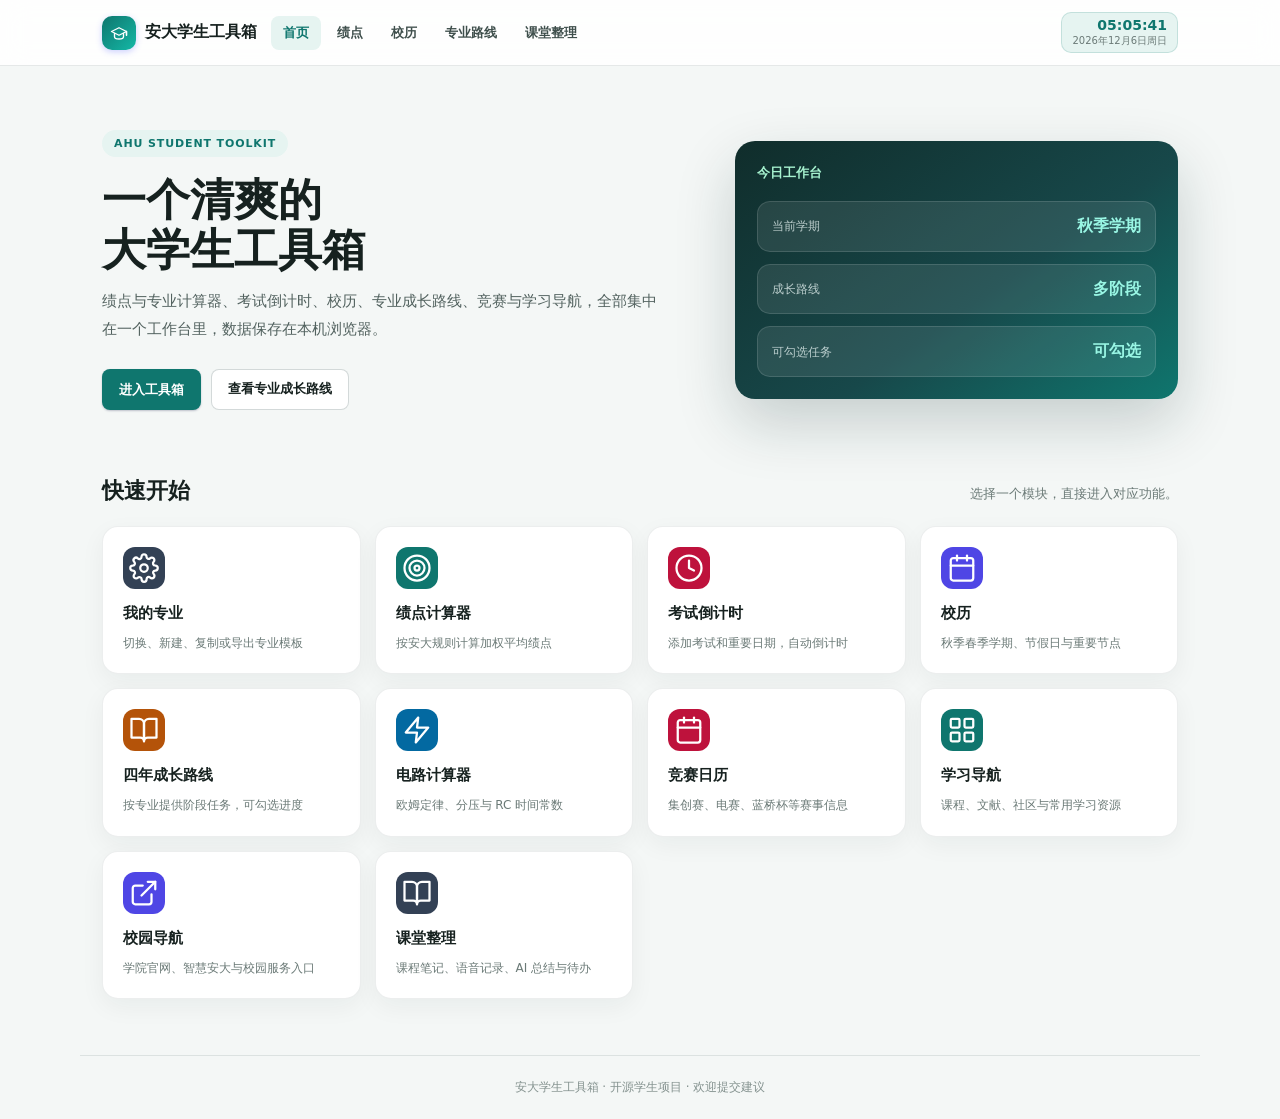
==== index.html @ 83c17314 "fix: 修复首页导航在中等宽度无法横向滑动" ====
<!DOCTYPE html>
<html lang="zh-CN" data-theme="light">
<head>
<meta charset="UTF-8">
<meta http-equiv="x-dns-prefetch-control" content="off">
<meta http-equiv="Cache-Control" content="no-cache, no-store, must-revalidate">
<meta name="viewport" content="width=device-width, initial-scale=1.0">
<meta name="theme-color" content="#0f2e2d">
<meta name="description" content="安大学生工具箱：绩点计算、考试倒计时、校历、专业成长路线、电路计算、竞赛日历与学习导航。">
<title>安大学生工具箱</title>
<link rel="canonical" href="https://lkx478482771-star.github.io/classroom-tool/">
<meta property="og:type" content="website">
<meta property="og:title" content="安大学生工具箱">
<meta property="og:description" content="安大学生工具箱：绩点计算、考试倒计时、校历、专业成长路线、电路计算、竞赛日历与学习导航。">
<meta property="og:url" content="https://lkx478482771-star.github.io/classroom-tool/">
<meta property="og:site_name" content="安大学生工具箱">
<meta name="twitter:card" content="summary">
<link rel="icon" href="assets/favicon.svg" type="image/svg+xml">
<link rel="stylesheet" href="assets/app.css">
<style>
  :root {
    --home-bg: #f4f7f6;
    --home-ink: #16211f;
    --home-teal: #0f766e;
    --home-teal-2: #14b8a6;
    --home-soft: #e6f4f1;
  }

  body.home-page {
    background: var(--home-bg);
    color: var(--home-ink);
  }

  .home-header {
    position: sticky;
    top: 0;
    z-index: 40;
    background: rgba(255, 255, 255, 0.88);
    backdrop-filter: blur(14px);
    -webkit-backdrop-filter: blur(14px);
    border-bottom: 1px solid rgba(15, 46, 45, 0.1);
  }

  .home-nav {
    max-width: 1120px;
    margin: 0 auto;
    padding: 12px 22px;
    display: flex;
    align-items: center;
    justify-content: space-between;
    gap: 14px;
  }

  .brand {
    display: inline-flex;
    align-items: center;
    gap: 9px;
    color: var(--home-ink);
    font-weight: 800;
    font-size: 16px;
    text-decoration: none;
  }

  .brand-mark {
    width: 34px;
    height: 34px;
    display: inline-flex;
    align-items: center;
    justify-content: center;
    border-radius: 10px;
    background: linear-gradient(135deg, #0f766e, #14b8a6);
    color: #fff;
  }

  .home-links {
    display: flex;
    align-items: center;
    gap: 4px;
    min-width: 0;
    flex: 1 1 auto;
    overflow-x: auto;
    overflow-y: hidden;
    -webkit-overflow-scrolling: touch;
    scrollbar-width: thin;
    overscroll-behavior-x: contain;
  }

  .home-links a {
    flex: 0 0 auto;
    padding: 7px 12px;
    border-radius: 8px;
    font-size: 13px;
    font-weight: 650;
    color: #3f4f4c;
    white-space: nowrap;
    text-decoration: none;
  }

  .home-links a:hover,
  .home-links a.active {
    color: var(--home-teal);
    background: var(--home-soft);
    text-decoration: none;
  }

  .home-clock {
    display: flex;
    flex-direction: column;
    align-items: flex-end;
    gap: 2px;
    padding: 5px 10px;
    border-radius: 10px;
    background: var(--home-soft);
    border: 1px solid rgba(15, 118, 110, 0.16);
    white-space: nowrap;
  }
  .home-clock #homeClockTime {
    font-size: 14px;
    font-weight: 800;
    color: var(--home-teal);
    line-height: 1.1;
  }
  .home-clock #homeClockDate {
    font-size: 10px;
    color: #6b7a77;
    line-height: 1.2;
  }

  .hero {
    max-width: 1120px;
    margin: 0 auto;
    padding: 64px 22px 34px;
    display: grid;
    grid-template-columns: minmax(0, 1.15fr) minmax(280px, 0.85fr);
    gap: 34px;
    align-items: center;
  }

  .hero-kicker {
    display: inline-flex;
    align-items: center;
    gap: 7px;
    padding: 5px 12px;
    border-radius: 999px;
    background: var(--home-soft);
    color: var(--home-teal);
    font-size: 11px;
    font-weight: 800;
    letter-spacing: 0.08em;
    margin-bottom: 18px;
  }

  .hero h1 {
    margin: 0 0 14px;
    font-size: 44px;
    line-height: 1.12;
    font-weight: 850;
    letter-spacing: 0;
  }

  .hero p {
    max-width: 560px;
    margin: 0 0 26px;
    font-size: 15px;
    line-height: 1.85;
    color: #52625f;
  }

  .hero-actions {
    display: flex;
    gap: 10px;
    flex-wrap: wrap;
  }

  .btn-primary {
    background: var(--home-teal);
    color: #fff;
  }

  .btn-ghost-light {
    display: inline-flex;
    align-items: center;
    gap: 6px;
    padding: 9px 16px;
    border-radius: var(--radius);
    border: 1px solid rgba(15, 46, 45, 0.18);
    background: #fff;
    color: var(--home-ink);
    font-size: 13px;
    font-weight: 650;
    text-decoration: none;
  }

  .btn-ghost-light:hover {
    border-color: rgba(15, 118, 110, 0.45);
    color: var(--home-teal);
    text-decoration: none;
  }

  .hero-visual {
    position: relative;
  }

  .hero-panel {
    border-radius: 20px;
    padding: 22px;
    background: linear-gradient(145deg, #102d2b, #17484a 58%, #0f766e);
    color: #f4fffd;
    box-shadow: 0 24px 60px rgba(15, 46, 45, 0.2);
  }

  .hero-panel-head {
    font-size: 13px;
    font-weight: 750;
    color: #a7f3d0;
    margin-bottom: 18px;
  }

  .hero-panel-rows {
    display: grid;
    gap: 12px;
  }

  .hero-panel-rows > div {
    display: flex;
    align-items: center;
    justify-content: space-between;
    gap: 12px;
    padding: 12px 14px;
    border-radius: 13px;
    background: rgba(255, 255, 255, 0.09);
    border: 1px solid rgba(255, 255, 255, 0.13);
  }

  .hero-panel-rows span {
    font-size: 12px;
    color: rgba(244, 255, 253, 0.72);
  }

  .hero-panel-rows strong {
    font-size: 16px;
    font-weight: 800;
    color: #99f6e4;
  }

  .module-section {
    max-width: 1120px;
    margin: 0 auto;
    padding: 30px 22px 56px;
  }

  .module-head {
    display: flex;
    align-items: baseline;
    justify-content: space-between;
    gap: 16px;
    margin-bottom: 18px;
    flex-wrap: wrap;
  }

  .module-head h2 {
    margin: 0;
    font-size: 22px;
    font-weight: 800;
  }

  .module-head p {
    margin: 0;
    font-size: 13px;
    color: #6b7a77;
  }

  .module-grid {
    display: grid;
    grid-template-columns: repeat(auto-fill, minmax(230px, 1fr));
    gap: 14px;
  }

  .module-card {
    display: flex;
    flex-direction: column;
    gap: 9px;
    padding: 20px;
    border-radius: 16px;
    background: #fff;
    border: 1px solid rgba(15, 46, 45, 0.08);
    box-shadow: 0 8px 24px rgba(15, 46, 45, 0.05);
    color: var(--home-ink);
    text-decoration: none;
    transition: transform 0.16s, box-shadow 0.16s, border-color 0.16s;
  }

  .module-card:hover {
    transform: translateY(-3px);
    box-shadow: 0 16px 34px rgba(15, 46, 45, 0.1);
    border-color: rgba(15, 118, 110, 0.32);
    text-decoration: none;
  }

  .module-card .card-icon {
    width: 42px;
    height: 42px;
    display: flex;
    align-items: center;
    justify-content: center;
    border-radius: 12px;
    color: #fff;
  }

  .module-card .teal { background: #0f766e; }
  .module-card .indigo { background: #4f46e5; }
  .module-card .amber { background: #b45309; }
  .module-card .rose { background: #be123c; }
  .module-card .sky { background: #0369a1; }
  .module-card .slate { background: #334155; }

  .module-card h3 {
    margin: 4px 0 0;
    font-size: 15px;
    font-weight: 780;
  }

  .module-card p {
    margin: 0;
    font-size: 12px;
    line-height: 1.6;
    color: #6b7a77;
  }

  .home-footer {
    max-width: 1120px;
    margin: 0 auto;
    padding: 22px;
    border-top: 1px solid rgba(15, 46, 45, 0.1);
    text-align: center;
    color: #84928f;
    font-size: 12px;
  }

  .skip-link {
    position: absolute;
    left: 14px;
    top: -60px;
    z-index: 100;
    padding: 10px 16px;
    border-radius: 8px;
    background: var(--home-teal);
    color: #fff;
    font-size: 13px;
    font-weight: 700;
    text-decoration: none;
  }

  .skip-link:focus {
    top: 12px;
    outline: 2px solid var(--home-teal);
    outline-offset: 2px;
  }

  .brand:focus-visible,
  .home-links a:focus-visible,
  .btn-primary:focus-visible,
  .btn-ghost-light:focus-visible,
  .module-card:focus-visible {
    outline: 2px solid var(--home-teal);
    outline-offset: 2px;
  }

  @media (max-width: 820px) {
    .home-nav {
      flex-wrap: wrap;
      gap: 8px 12px;
    }
    .home-links {
      order: 3;
      width: 100%;
      min-width: 0;
      margin: 0 -4px;
      padding: 0 4px 2px;
    }
    .brand {
      min-width: 0;
    }
    .home-clock {
      margin-left: auto;
    }
    .hero {
      grid-template-columns: 1fr;
      padding-top: 40px;
    }
    .hero h1 {
      font-size: 34px;
    }
  }

  @media (max-width: 560px) {
    .home-nav {
      padding: 10px 14px;
    }
    .home-clock {
      padding: 4px 8px;
    }
    .home-clock #homeClockTime {
      font-size: 13px;
    }
    .home-clock #homeClockDate {
      font-size: 9px;
    }
    .hero {
      padding: 32px 16px 24px;
    }
    .module-section {
      padding: 22px 16px 44px;
    }
    .module-grid {
      grid-template-columns: 1fr;
    }
    .module-head {
      display: block;
    }
    .module-head p {
      margin-top: 6px;
    }
  }

  @media (prefers-reduced-motion: reduce) {
    html {
      scroll-behavior: auto;
    }
    .module-card,
    .module-card:hover,
    .btn,
    .btn:active,
    .home-links a,
    .brand,
    .skip-link {
      transition: none !important;
    }
    .module-card:hover {
      transform: none;
    }
  }
</style>
</head>
<body class="home-page">
<a class="skip-link" href="#main-content">跳到主要内容</a>
<svg xmlns="http://www.w3.org/2000/svg" style="display:none">
  <symbol id="icon-grad" viewBox="0 0 24 24"><path d="M22 10 12 5 2 10l10 5 10-5v5"/><path d="M6 12.5V17c0 1.66 2.69 3 6 3s6-1.34 6-3v-4.5"/><path d="M22 10v5"/></symbol>
  <symbol id="icon-target" viewBox="0 0 24 24"><circle cx="12" cy="12" r="10"/><circle cx="12" cy="12" r="6"/><circle cx="12" cy="12" r="2"/></symbol>
  <symbol id="icon-clock" viewBox="0 0 24 24"><circle cx="12" cy="12" r="10"/><polyline points="12 6 12 12 16 14"/></symbol>
  <symbol id="icon-calendar" viewBox="0 0 24 24"><rect x="3" y="4" width="18" height="18" rx="2"/><line x1="16" y1="2" x2="16" y2="6"/><line x1="8" y1="2" x2="8" y2="6"/><line x1="3" y1="10" x2="21" y2="10"/></symbol>
  <symbol id="icon-book" viewBox="0 0 24 24"><path d="M2 3h6a4 4 0 0 1 4 4v14a3 3 0 0 0-3-3H2z"/><path d="M22 3h-6a4 4 0 0 0-4 4v14a3 3 0 0 1 3-3h7z"/></symbol>
  <symbol id="icon-zap" viewBox="0 0 24 24"><polygon points="13 2 3 14 12 14 11 22 21 10 12 10 13 2"/></symbol>
  <symbol id="icon-external" viewBox="0 0 24 24"><path d="M18 13v6a2 2 0 0 1-2 2H5a2 2 0 0 1-2-2V8a2 2 0 0 1 2-2h6"/><polyline points="15 3 21 3 21 9"/><line x1="10" y1="14" x2="21" y2="3"/></symbol>
  <symbol id="icon-toolkit" viewBox="0 0 24 24"><rect x="3" y="3" width="7" height="7" rx="1"/><rect x="14" y="3" width="7" height="7" rx="1"/><rect x="3" y="14" width="7" height="7" rx="1"/><rect x="14" y="14" width="7" height="7" rx="1"/></symbol>
  <symbol id="icon-settings" viewBox="0 0 24 24"><circle cx="12" cy="12" r="3"/><path d="M19.4 15a1.65 1.65 0 0 0 .33 1.82l.06.06a2 2 0 1 1-2.83 2.83l-.06-.06a1.65 1.65 0 0 0-1.82-.33 1.65 1.65 0 0 0-1 1.51V21a2 2 0 1 1-4 0v-.09A1.65 1.65 0 0 0 9 19.4a1.65 1.65 0 0 0-1.82.33l-.06.06a2 2 0 1 1-2.83-2.83l.06-.06a1.65 1.65 0 0 0 .33-1.82 1.65 1.65 0 0 0-1.51-1H3a2 2 0 1 1 0-4h.09A1.65 1.65 0 0 0 4.6 9a1.65 1.65 0 0 0-.33-1.82l-.06-.06a2 2 0 1 1 2.83-2.83l.06.06a1.65 1.65 0 0 0 1.82.33H9a1.65 1.65 0 0 0 1-1.51V3a2 2 0 1 1 4 0v.09a1.65 1.65 0 0 0 1 1.51 1.65 1.65 0 0 0 1.82-.33l.06-.06a2 2 0 1 1 2.83 2.83l-.06.06a1.65 1.65 0 0 0-.33 1.82V9a1.65 1.65 0 0 0 1.51 1H21a2 2 0 1 1 0 4h-.09a1.65 1.65 0 0 0-1.51 1Z"/></symbol>
</svg>

<header class="home-header">
  <div class="home-nav">
    <a class="brand" href="index.html">
      <span class="brand-mark"><svg class="icon"><use href="#icon-grad"></use></svg></span>
      <span>安大学生工具箱</span>
    </a>
    <nav class="home-links" aria-label="首页导航">
      <a href="index.html" class="active" aria-current="page">首页</a>
      <a href="student-toolkit.html#gpa">绩点</a>
      <a href="student-toolkit.html#calendar">校历</a>
      <a href="student-toolkit.html#major">专业路线</a>
      <a href="classroom.html">课堂整理</a>
    </nav>
    <div class="home-clock" aria-label="当前时间">
      <span id="homeClockTime">00:00:00</span>
      <span id="homeClockDate">--</span>
    </div>
  </div>
</header>

<main id="main-content">
  <section class="hero">
    <div>
      <span class="hero-kicker">AHU STUDENT TOOLKIT</span>
      <h1>一个清爽的<br>大学生工具箱</h1>
      <p>绩点与专业计算器、考试倒计时、校历、专业成长路线、竞赛与学习导航，全部集中在一个工作台里，数据保存在本机浏览器。</p>
      <div class="hero-actions">
        <a class="btn btn-primary" href="student-toolkit.html#home">进入工具箱</a>
        <a class="btn-ghost-light" href="student-toolkit.html#major">查看专业成长路线</a>
      </div>
    </div>
    <div class="hero-visual">
      <div class="hero-panel">
        <div class="hero-panel-head">今日工作台</div>
        <div class="hero-panel-rows">
          <div><span>当前学期</span><strong id="termText">秋季学期</strong></div>
          <div><span>成长路线</span><strong>多阶段</strong></div>
          <div><span>可勾选任务</span><strong>可勾选</strong></div>
        </div>
      </div>
    </div>
  </section>

  <section class="module-section">
    <div class="module-head">
      <h2>快速开始</h2>
      <p>选择一个模块，直接进入对应功能。</p>
    </div>
    <div class="module-grid">
      <a class="module-card" href="student-toolkit.html#majorManager">
        <span class="card-icon slate"><svg class="icon icon-xl"><use href="#icon-settings"></use></svg></span>
        <h3>我的专业</h3>
        <p>切换、新建、复制或导出专业模板</p>
      </a>
      <a class="module-card" href="student-toolkit.html#gpa">
        <span class="card-icon teal"><svg class="icon icon-xl"><use href="#icon-target"></use></svg></span>
        <h3>绩点计算器</h3>
        <p>按安大规则计算加权平均绩点</p>
      </a>
      <a class="module-card" href="student-toolkit.html#countdown">
        <span class="card-icon rose"><svg class="icon icon-xl"><use href="#icon-clock"></use></svg></span>
        <h3>考试倒计时</h3>
        <p>添加考试和重要日期，自动倒计时</p>
      </a>
      <a class="module-card" href="student-toolkit.html#calendar">
        <span class="card-icon indigo"><svg class="icon icon-xl"><use href="#icon-calendar"></use></svg></span>
        <h3>校历</h3>
        <p>秋季春季学期、节假日与重要节点</p>
      </a>
      <a class="module-card" href="student-toolkit.html#major">
        <span class="card-icon amber"><svg class="icon icon-xl"><use href="#icon-book"></use></svg></span>
        <h3>四年成长路线</h3>
        <p>按专业提供阶段任务，可勾选进度</p>
      </a>
      <a class="module-card" href="student-toolkit.html#circuit">
        <span class="card-icon sky"><svg class="icon icon-xl"><use href="#icon-zap"></use></svg></span>
        <h3>电路计算器</h3>
        <p>欧姆定律、分压与 RC 时间常数</p>
      </a>
      <a class="module-card" href="student-toolkit.html#contest">
        <span class="card-icon rose"><svg class="icon icon-xl"><use href="#icon-calendar"></use></svg></span>
        <h3>竞赛日历</h3>
        <p>集创赛、电赛、蓝桥杯等赛事信息</p>
      </a>
      <a class="module-card" href="student-toolkit.html#tools">
        <span class="card-icon teal"><svg class="icon icon-xl"><use href="#icon-toolkit"></use></svg></span>
        <h3>学习导航</h3>
        <p>课程、文献、社区与常用学习资源</p>
      </a>
      <a class="module-card" href="student-toolkit.html#nav">
        <span class="card-icon indigo"><svg class="icon icon-xl"><use href="#icon-external"></use></svg></span>
        <h3>校园导航</h3>
        <p>学院官网、智慧安大与校园服务入口</p>
      </a>
      <a class="module-card" href="classroom.html">
        <span class="card-icon slate"><svg class="icon icon-xl"><use href="#icon-book"></use></svg></span>
        <h3>课堂整理</h3>
        <p>课程笔记、语音记录、AI 总结与待办</p>
      </a>
    </div>
  </section>
</main>

<footer class="home-footer">
  安大学生工具箱 · 开源学生项目 · 欢迎提交建议
</footer>

<script>
  (function () {
    var now = new Date();
    var month = now.getMonth() + 1;
    var term = (month >= 9 || month <= 1) ? '秋季学期' : '春季学期';
    var el = document.getElementById('termText');
    if (el) el.textContent = term;

    function pad2(value) { return String(value).padStart(2, '0'); }
    function updateHomeClock() {
      var current = new Date();
      var timeEl = document.getElementById('homeClockTime');
      var dateEl = document.getElementById('homeClockDate');
      if (timeEl) timeEl.textContent = pad2(current.getHours()) + ':' + pad2(current.getMinutes()) + ':' + pad2(current.getSeconds());
      if (dateEl) dateEl.textContent = current.toLocaleDateString('zh-CN', { weekday: 'short', year: 'numeric', month: 'long', day: 'numeric' });
    }
    updateHomeClock();
    setInterval(updateHomeClock, 1000);
  })();
</script>
<script>
  if ('serviceWorker' in navigator && (location.protocol === 'http:' || location.protocol === 'https:')) {
    navigator.serviceWorker.register('./sw.js', { scope: './' }).catch(function () {});
  }
</script>
</body>
</html>
---- assets/app.css ----
/* ============================================================
   安大学生工具箱 / 课堂整理工具 - 共享设计系统
   原则：克制的工具型界面，清晰层级，精致线性图标，稳定跨端。
   ============================================================ */

:root {
  color-scheme: light;
  --bg: #f5f6f8;
  --surface: #ffffff;
  --surface-2: #f8f9fb;
  --surface-3: #eef0f4;
  --border: #e4e7ee;
  --border-strong: #d5dae3;
  --text: #16181d;
  --text-2: #4d5462;
  --text-3: #697080;
  --accent: #4652ee;
  --accent-deep: #3f49e0;
  --accent-soft: rgba(79, 91, 255, 0.1);
  --ok: #0a7f56;
  --ok-soft: rgba(14, 159, 110, 0.12);
  --warn: #a6530b;
  --warn-soft: rgba(245, 158, 11, 0.14);
  --danger: #cf3640;
  --danger-soft: rgba(229, 72, 77, 0.1);
  --shadow-1: 0 1px 2px rgba(18, 22, 33, 0.05);
  --shadow-2: 0 8px 24px rgba(18, 22, 33, 0.08);
  --shadow-3: 0 20px 48px rgba(18, 22, 33, 0.14);
  --radius: 8px;
  --radius-sm: 6px;
  --font: -apple-system, BlinkMacSystemFont, "Segoe UI", "PingFang SC",
    "Hiragino Sans GB", "Microsoft YaHei", system-ui, sans-serif;
}

html[data-theme="dark"] {
  color-scheme: dark;
  --bg: #0d0e13;
  --surface: #15171f;
  --surface-2: #1a1d26;
  --surface-3: #22252f;
  --border: #272b37;
  --border-strong: #353a49;
  --text: #eef0f6;
  --text-2: #a7adbd;
  --text-3: #82899a;
  --accent: #7c86ff;
  --accent-deep: #97a0ff;
  --accent-soft: rgba(124, 134, 255, 0.16);
  --ok: #34d399;
  --ok-soft: rgba(52, 211, 153, 0.14);
  --warn: #fbbf24;
  --warn-soft: rgba(251, 191, 36, 0.14);
  --danger: #f87171;
  --danger-soft: rgba(248, 113, 113, 0.14);
  --shadow-1: 0 1px 2px rgba(0, 0, 0, 0.28);
  --shadow-2: 0 8px 24px rgba(0, 0, 0, 0.36);
  --shadow-3: 0 20px 48px rgba(0, 0, 0, 0.5);
}

* {
  margin: 0;
  padding: 0;
  box-sizing: border-box;
}

html {
  scroll-behavior: smooth;
}

body {
  font-family: var(--font);
  background: var(--bg);
  color: var(--text);
  line-height: 1.55;
  overflow-wrap: break-word;
  -webkit-font-smoothing: antialiased;
  text-rendering: optimizeLegibility;
}

button,
input,
textarea,
select {
  font: inherit;
  color: inherit;
  touch-action: manipulation;
}

button {
  cursor: pointer;
}

button:disabled {
  cursor: not-allowed;
  opacity: 0.55;
}

a {
  color: var(--accent);
  text-decoration: none;
}

a:hover {
  text-decoration: underline;
}

::selection {
  background: var(--accent-soft);
}

:focus-visible {
  outline: 3px solid var(--accent);
  outline-offset: 2px;
}

::-webkit-scrollbar {
  width: 8px;
  height: 8px;
}

::-webkit-scrollbar-track {
  background: transparent;
}

::-webkit-scrollbar-thumb {
  background: var(--border-strong);
  border-radius: 8px;
}

/* ---------- Icons ---------- */
.icon {
  width: 18px;
  height: 18px;
  stroke: currentColor;
  stroke-width: 1.8;
  fill: none;
  stroke-linecap: round;
  stroke-linejoin: round;
  flex-shrink: 0;
  vertical-align: -3px;
}

.icon-sm { width: 14px; height: 14px; }
.icon-lg { width: 22px; height: 22px; }
.icon-xl { width: 30px; height: 30px; }

/* ---------- Buttons ---------- */
.btn {
  display: inline-flex;
  align-items: center;
  justify-content: center;
  gap: 6px;
  border: 1px solid transparent;
  border-radius: var(--radius);
  padding: 9px 16px;
  font-size: 13px;
  font-weight: 600;
  line-height: 1;
  white-space: nowrap;
  transition: background 0.15s, border-color 0.15s, color 0.15s,
    box-shadow 0.15s, transform 0.1s;
}

.btn:active {
  transform: translateY(1px);
}

.btn-primary {
  background: var(--accent);
  color: #fff;
  box-shadow: 0 1px 2px rgba(30, 34, 80, 0.25);
}

.btn-primary:hover {
  background: var(--accent-deep);
}

.btn-secondary {
  background: var(--surface);
  color: var(--text-2);
  border-color: var(--border-strong);
}

.btn-secondary:hover {
  color: var(--text);
  border-color: var(--text-3);
  background: var(--surface-2);
}

.btn-ghost {
  background: transparent;
  color: var(--text-2);
}

.btn-ghost:hover {
  background: var(--surface-3);
  color: var(--text);
}

.btn-danger {
  background: var(--surface);
  color: var(--danger);
  border-color: rgba(229, 72, 77, 0.35);
}

.btn-danger:hover {
  background: var(--danger-soft);
  border-color: rgba(229, 72, 77, 0.5);
}

.btn-soft {
  background: var(--accent-soft);
  color: var(--accent);
}

.btn-soft:hover {
  background: rgba(79, 91, 255, 0.12);
  background: color-mix(in srgb, var(--accent-soft), var(--surface) 12%);
}

.btn-sm {
  padding: 6px 11px;
  font-size: 12px;
  border-radius: var(--radius-sm);
}

.btn-icon {
  width: 34px;
  height: 34px;
  padding: 0;
  display: inline-flex;
  align-items: center;
  justify-content: center;
  border-radius: var(--radius);
  border: 1px solid transparent;
  background: transparent;
  color: var(--text-3);
  transition: background 0.15s, color 0.15s;
}

.btn-icon:hover {
  background: var(--surface-3);
  color: var(--text);
}

/* ---------- Form ---------- */
.field {
  display: flex;
  flex-direction: column;
  gap: 6px;
}

.label {
  font-size: 12px;
  font-weight: 600;
  color: var(--text-2);
}

.input,
.textarea,
.select {
  width: 100%;
  padding: 9px 12px;
  border: 1px solid var(--border-strong);
  border-radius: var(--radius);
  background: var(--surface);
  color: var(--text);
  font-size: 13px;
  outline: none;
  transition: border-color 0.15s, box-shadow 0.15s, background 0.15s;
}

.input:focus,
.textarea:focus,
.select:focus {
  border-color: var(--accent);
  box-shadow: 0 0 0 3px var(--accent-soft);
}

.input::placeholder,
.textarea::placeholder {
  color: var(--text-3);
}

.textarea {
  resize: vertical;
  min-height: 84px;
  line-height: 1.6;
}

.hint {
  font-size: 11px;
  color: var(--text-3);
}

/* ---------- Badge ---------- */
.badge {
  display: inline-flex;
  align-items: center;
  gap: 4px;
  padding: 2px 9px;
  border-radius: 999px;
  font-size: 11px;
  font-weight: 600;
  white-space: nowrap;
}

.badge-soft { background: var(--accent-soft); color: var(--accent); }
.badge-ok { background: var(--ok-soft); color: var(--ok); }
.badge-warn { background: var(--warn-soft); color: var(--warn); }
.badge-danger { background: var(--danger-soft); color: var(--danger); }

/* ---------- Card ---------- */
.card {
  background: var(--surface);
  border: 1px solid var(--border);
  border-radius: var(--radius);
  box-shadow: var(--shadow-1);
  padding: 22px;
}

/* ---------- Empty ---------- */
.empty {
  padding: 42px 20px;
  text-align: center;
  color: var(--text-3);
}

.empty .icon {
  width: 34px;
  height: 34px;
  margin: 0 auto 10px;
  opacity: 0.55;
}

.empty p {
  font-size: 13px;
  line-height: 1.7;
}

/* ---------- Toast ---------- */
.toast {
  position: fixed;
  bottom: 24px;
  left: 50%;
  transform: translate(-50%, 16px);
  padding: 10px 18px;
  border-radius: var(--radius);
  background: var(--text);
  color: var(--bg);
  font-size: 13px;
  font-weight: 500;
  box-shadow: var(--shadow-2);
  opacity: 0;
  pointer-events: none;
  transition: opacity 0.2s, transform 0.2s;
  z-index: 300;
}

.toast.show {
  opacity: 1;
  transform: translate(-50%, 0);
}

.toast.error {
  background: var(--danger);
  color: #fff;
}

/* ---------- Modal ---------- */
.modal-overlay {
  position: fixed;
  inset: 0;
  z-index: 200;
  display: flex;
  align-items: center;
  justify-content: center;
  padding: 20px;
  background: rgba(12, 14, 20, 0.45);
  backdrop-filter: blur(6px);
  -webkit-backdrop-filter: blur(6px);
  opacity: 0;
  visibility: hidden;
  transition: opacity 0.18s, visibility 0.18s;
}

.modal-overlay.show {
  opacity: 1;
  visibility: visible;
}

.modal {
  width: min(480px, 100%);
  max-height: min(86vh, 720px);
  display: flex;
  flex-direction: column;
  background: var(--surface);
  border: 1px solid var(--border);
  border-radius: 12px;
  box-shadow: var(--shadow-3);
  transform: translateY(8px) scale(0.985);
  transition: transform 0.18s;
}

.modal-overlay.show .modal {
  transform: translateY(0) scale(1);
}

.modal-head {
  display: flex;
  align-items: center;
  justify-content: space-between;
  padding: 18px 20px 12px;
}

.modal-head h3 {
  font-size: 16px;
  font-weight: 700;
}

.modal-body {
  padding: 6px 20px 18px;
  overflow-y: auto;
  display: flex;
  flex-direction: column;
  gap: 14px;
}

.modal-foot {
  display: flex;
  justify-content: flex-end;
  gap: 8px;
  padding: 12px 20px;
  border-top: 1px solid var(--border);
}

.modal-close {
  border: none;
  background: transparent;
  color: var(--text-3);
  width: 30px;
  height: 30px;
  display: inline-flex;
  align-items: center;
  justify-content: center;
  border-radius: var(--radius-sm);
}

.modal-close:hover {
  background: var(--surface-3);
  color: var(--text);
}

/* ---------- Tabs ---------- */
.tabs {
  display: flex;
  gap: 4px;
  padding: 8px;
  background: var(--surface-2);
  border: 1px solid var(--border);
  border-radius: 10px;
  width: fit-content;
  max-width: 100%;
  overflow-x: auto;
}

.tab {
  border: none;
  background: transparent;
  color: var(--text-3);
  padding: 8px 14px;
  border-radius: 7px;
  font-size: 13px;
  font-weight: 600;
  white-space: nowrap;
  transition: background 0.15s, color 0.15s;
}

.tab:hover {
  color: var(--text-2);
}

.tab.active {
  background: var(--surface);
  color: var(--accent);
  box-shadow: var(--shadow-1);
}

.tab-count {
  margin-left: 5px;
  font-size: 11px;
  opacity: 0.75;
}

/* ============================================================
   课堂整理工具（index.html）
   ============================================================ */
.app-shell {
  display: flex;
  height: 100vh;
  height: 100dvh;
  overflow: hidden;
}

.sidebar {
  width: 264px;
  flex-shrink: 0;
  display: flex;
  flex-direction: column;
  background: var(--surface);
  border-right: 1px solid var(--border);
  z-index: 30;
}

.sidebar-head {
  display: flex;
  align-items: center;
  justify-content: space-between;
  gap: 8px;
  padding: 16px 14px 12px;
}

.brand {
  display: inline-flex;
  align-items: center;
  gap: 9px;
  color: var(--text);
}

.brand:hover {
  text-decoration: none;
}

.brand-mark {
  width: 30px;
  height: 30px;
  display: inline-flex;
  align-items: center;
  justify-content: center;
  border-radius: 8px;
  background: linear-gradient(135deg, #4f5bff, #7a5cff);
  color: #fff;
  box-shadow: 0 2px 6px rgba(79, 91, 255, 0.28);
}

.brand-name {
  font-size: 15px;
  font-weight: 700;
}

.sidebar-actions {
  display: flex;
  align-items: center;
  gap: 2px;
}

.search-field {
  position: relative;
  margin: 0 12px 10px;
}

.search-field .icon {
  position: absolute;
  left: 10px;
  top: 50%;
  transform: translateY(-50%);
  color: var(--text-3);
  pointer-events: none;
}

.search-field input {
  width: 100%;
  padding: 8px 30px 8px 32px;
  border: 1px solid var(--border-strong);
  border-radius: var(--radius);
  background: var(--surface-2);
  font-size: 12.5px;
  outline: none;
  transition: background 0.15s, border-color 0.15s, box-shadow 0.15s;
}

.search-field input:focus {
  background: var(--surface);
  border-color: var(--accent);
  box-shadow: 0 0 0 3px var(--accent-soft);
}

.search-field .clear-btn {
  position: absolute;
  right: 5px;
  top: 50%;
  transform: translateY(-50%);
  border: none;
  background: transparent;
  color: var(--text-3);
  width: 22px;
  height: 22px;
  border-radius: 5px;
  display: inline-flex;
  align-items: center;
  justify-content: center;
}

.search-field .clear-btn:hover {
  background: var(--surface-3);
  color: var(--text);
}

.course-list {
  flex: 1;
  overflow-y: auto;
  padding: 2px 10px 10px;
}

.course-row {
  display: flex;
  align-items: center;
  border-radius: var(--radius);
  margin-bottom: 2px;
  transition: background 0.12s;
}

.course-row:hover {
  background: var(--surface-2);
}

.course-row.active {
  background: var(--accent-soft);
}

.course-select {
  flex: 1;
  min-width: 0;
  display: flex;
  align-items: center;
  gap: 9px;
  padding: 9px 10px;
  border: none;
  background: transparent;
  text-align: left;
  border-radius: var(--radius);
  color: var(--text-2);
}

.course-row.active .course-select {
  color: var(--accent);
  font-weight: 600;
}

.course-dot {
  width: 9px;
  height: 9px;
  border-radius: 50%;
  flex-shrink: 0;
}

.course-name {
  flex: 1;
  overflow: hidden;
  text-overflow: ellipsis;
  white-space: nowrap;
  font-size: 13px;
}

.course-actions {
  display: flex;
  opacity: 0;
  transition: opacity 0.12s;
}

.course-row:hover .course-actions,
.course-row:focus-within .course-actions {
  opacity: 1;
}

.course-action {
  width: 26px;
  height: 26px;
  border: none;
  background: transparent;
  color: var(--text-3);
  border-radius: 6px;
  display: inline-flex;
  align-items: center;
  justify-content: center;
}

.course-action:hover {
  background: var(--surface-3);
  color: var(--text);
}

.course-action.danger:hover {
  color: var(--danger);
  background: var(--danger-soft);
}

.sidebar-foot {
  padding: 10px 14px 14px;
  border-top: 1px solid var(--border);
}

.stat-row {
  display: grid;
  grid-template-columns: repeat(3, 1fr);
  gap: 8px;
}

.stat-item {
  background: var(--surface-2);
  border: 1px solid var(--border);
  border-radius: var(--radius);
  padding: 8px 4px;
  text-align: center;
}

.stat-value {
  font-size: 15px;
  font-weight: 700;
  font-variant-numeric: tabular-nums;
}

.stat-label {
  font-size: 10px;
  color: var(--text-3);
  margin-top: 2px;
}

.sidebar-backdrop {
  position: fixed;
  inset: 0;
  background: rgba(10, 12, 18, 0.4);
  backdrop-filter: blur(3px);
  z-index: 25;
}

.main-panel {
  flex: 1;
  min-width: 0;
  overflow-y: auto;
  background: var(--bg);
}

.main-inner {
  max-width: 980px;
  margin: 0 auto;
  padding: 26px 30px 48px;
}

.mobile-topbar {
  display: none;
  align-items: center;
  gap: 8px;
  padding: 10px 14px;
  background: var(--surface);
  border-bottom: 1px solid var(--border);
  position: sticky;
  top: 0;
  z-index: 20;
}

/* Course view */
.course-head {
  display: flex;
  align-items: center;
  gap: 12px;
  margin-bottom: 16px;
}

.course-bar {
  width: 5px;
  height: 30px;
  border-radius: 5px;
  flex-shrink: 0;
}

.course-head h1 {
  font-size: 22px;
  font-weight: 750;
  overflow: hidden;
  text-overflow: ellipsis;
  white-space: nowrap;
}

.teacher-badge {
  font-size: 12px;
  color: var(--text-3);
  padding: 3px 10px;
  background: var(--surface-3);
  border-radius: 999px;
  white-space: nowrap;
}

.main-placeholder {
  min-height: 60vh;
  display: flex;
  flex-direction: column;
  align-items: center;
  justify-content: center;
  gap: 14px;
  color: var(--text-3);
  text-align: center;
  padding: 30px;
}

.main-placeholder .icon {
  width: 42px;
  height: 42px;
  opacity: 0.5;
}

.main-placeholder p {
  font-size: 14px;
}

.section-head {
  display: flex;
  align-items: center;
  justify-content: space-between;
  gap: 12px;
  margin-bottom: 16px;
  flex-wrap: wrap;
}

.section-count {
  font-size: 12px;
  color: var(--text-3);
  font-weight: 500;
}

.section-btns {
  display: flex;
  gap: 8px;
  flex-wrap: wrap;
}

/* Notes */
.note-card {
  background: var(--surface);
  border: 1px solid var(--border);
  border-radius: var(--radius);
  padding: 15px 16px;
  margin-bottom: 10px;
  cursor: pointer;
  box-shadow: var(--shadow-1);
  transition: border-color 0.15s, box-shadow 0.15s, transform 0.12s;
  position: relative;
}

.note-card:hover {
  border-color: var(--border-strong);
  box-shadow: var(--shadow-2);
  transform: translateY(-1px);
}

.note-card.pinned {
  background: rgba(79, 91, 255, 0.06);
  background: color-mix(in srgb, var(--accent-soft), var(--surface) 60%);
  border-color: rgba(70, 82, 238, 0.22);
  border-color: color-mix(in srgb, var(--accent), transparent 78%);
}

.note-card.expanded {
  cursor: default;
}

.note-head {
  display: flex;
  align-items: center;
  gap: 8px;
}

.note-title {
  flex: 1;
  min-width: 0;
  font-size: 14px;
  font-weight: 650;
  overflow: hidden;
  text-overflow: ellipsis;
  white-space: nowrap;
}

.note-meta {
  font-size: 11px;
  color: var(--text-3);
  white-space: nowrap;
  font-variant-numeric: tabular-nums;
}

.note-pin {
  border: none;
  background: transparent;
  color: var(--text-3);
  width: 26px;
  height: 26px;
  display: inline-flex;
  align-items: center;
  justify-content: center;
  border-radius: 6px;
}

.note-card .note-pin {
  opacity: 0;
}

.note-card:hover .note-pin,
.note-card.pinned .note-pin {
  opacity: 1;
}

.note-card.pinned .note-pin {
  color: var(--warn);
}

.note-body {
  display: none;
  margin-top: 12px;
}

.note-card.expanded .note-body {
  display: block;
}

.note-content {
  font-size: 13px;
  line-height: 1.75;
  color: var(--text-2);
  white-space: pre-wrap;
  margin-bottom: 14px;
}

.keypoints {
  margin-top: 10px;
}

.keypoints-label {
  font-size: 10px;
  font-weight: 700;
  color: var(--warn);
  margin-bottom: 6px;
}

.kp-item {
  font-size: 13px;
  line-height: 1.6;
  color: var(--warn);
  background: var(--warn-soft);
  border-left: 3px solid var(--warn);
  border-radius: var(--radius-sm);
  padding: 8px 12px;
  margin-bottom: 5px;
}

.note-actions {
  display: flex;
  gap: 8px;
  margin-top: 14px;
  padding-top: 12px;
  border-top: 1px solid var(--border);
  flex-wrap: wrap;
}

/* Todos */
.todo-group {
  margin-bottom: 18px;
}

.todo-group-label {
  font-size: 11px;
  font-weight: 700;
  color: var(--text-3);
  margin-bottom: 8px;
}

.todo-item {
  display: flex;
  align-items: center;
  gap: 10px;
  padding: 11px 13px;
  background: var(--surface);
  border: 1px solid var(--border);
  border-radius: var(--radius);
  margin-bottom: 6px;
  transition: border-color 0.12s, opacity 0.12s;
}

.todo-item:hover {
  border-color: var(--border-strong);
}

.todo-item.done {
  opacity: 0.6;
}

.todo-item.done .todo-title {
  text-decoration: line-through;
  color: var(--text-3);
  opacity: 1;
}

.todo-check {
  width: 20px;
  height: 20px;
  border: 2px solid var(--border-strong);
  border-radius: 50%;
  flex-shrink: 0;
  display: inline-flex;
  align-items: center;
  justify-content: center;
  background: transparent;
  color: transparent;
  transition: background 0.15s, border-color 0.15s, color 0.15s;
}

.todo-check:hover {
  border-color: var(--accent);
}

.todo-item.done .todo-check {
  background: var(--ok);
  border-color: var(--ok);
  color: #fff;
  opacity: 1;
}

.todo-title {
  flex: 1;
  min-width: 0;
  font-size: 13px;
  overflow: hidden;
  text-overflow: ellipsis;
  white-space: nowrap;
}

.todo-priority {
  font-size: 10px;
  padding: 2px 9px;
  border-radius: 999px;
  font-weight: 600;
  flex-shrink: 0;
}

.priority-high { background: var(--danger-soft); color: var(--danger); }
.priority-medium { background: var(--warn-soft); color: var(--warn); }
.priority-low { background: var(--ok-soft); color: var(--ok); }

.todo-date {
  font-size: 11px;
  color: var(--text-3);
  flex-shrink: 0;
  font-variant-numeric: tabular-nums;
}

.todo-del {
  width: 26px;
  height: 26px;
  border: none;
  background: transparent;
  color: var(--text-3);
  border-radius: 6px;
  display: inline-flex;
  align-items: center;
  justify-content: center;
}

.todo-del:hover {
  color: var(--danger);
  background: var(--danger-soft);
}

/* Recording */
.rec-panel {
  display: flex;
  flex-direction: column;
  height: 100%;
  min-height: 320px;
}

.rec-status {
  display: flex;
  align-items: center;
  gap: 10px;
  padding: 6px 0 14px;
}

.rec-dot {
  width: 10px;
  height: 10px;
  border-radius: 50%;
  background: var(--danger);
  box-shadow: 0 0 0 0 rgba(229, 72, 77, 0.45);
  animation: recPulse 1.4s infinite;
}

@keyframes recPulse {
  0% { box-shadow: 0 0 0 0 rgba(229, 72, 77, 0.4); }
  70% { box-shadow: 0 0 0 8px rgba(229, 72, 77, 0); }
  100% { box-shadow: 0 0 0 0 rgba(229, 72, 77, 0); }
}

.rec-label {
  font-size: 13px;
  font-weight: 650;
  color: var(--danger);
}

.rec-timer {
  margin-left: auto;
  font-size: 14px;
  font-weight: 650;
  color: var(--text-2);
  font-variant-numeric: tabular-nums;
}

.rec-wave {
  display: flex;
  align-items: center;
  gap: 3px;
  height: 18px;
}

.rec-wave span {
  width: 3px;
  border-radius: 2px;
  background: var(--danger);
  animation: wave 0.9s ease-in-out infinite;
}

.rec-wave span:nth-child(1) { height: 8px; }
.rec-wave span:nth-child(2) { height: 13px; animation-delay: 0.1s; }
.rec-wave span:nth-child(3) { height: 18px; animation-delay: 0.2s; }
.rec-wave span:nth-child(4) { height: 11px; animation-delay: 0.3s; }
.rec-wave span:nth-child(5) { height: 15px; animation-delay: 0.15s; }

@keyframes wave {
  0%, 100% { transform: scaleY(0.55); }
  50% { transform: scaleY(1); }
}

.rec-text {
  flex: 1;
  overflow-y: auto;
  background: var(--surface-2);
  border: 1px solid var(--border);
  border-radius: var(--radius);
  padding: 16px;
  font-size: 14px;
  line-height: 1.85;
  white-space: pre-wrap;
  min-height: 180px;
}

.rec-text .interim {
  color: var(--text-3);
}

.rec-controls {
  display: flex;
  justify-content: flex-end;
  gap: 8px;
  padding-top: 14px;
}

/* Summary modal */
.summary-content {
  font-size: 13px;
  line-height: 1.8;
  color: var(--text);
  white-space: pre-wrap;
  background: var(--surface-2);
  border: 1px solid var(--border);
  border-radius: var(--radius);
  padding: 14px;
  max-height: 260px;
  overflow-y: auto;
}

.ai-status {
  font-size: 12px;
  color: var(--text-3);
}

.ai-status.success { color: var(--ok); }
.ai-status.error { color: var(--danger); }

/* ============================================================
   学生工具箱（student-toolkit.html）
   ============================================================ */
.site-nav {
  position: sticky;
  top: 0;
  z-index: 40;
  background: var(--surface);
  background: color-mix(in srgb, var(--surface), transparent 12%);
  backdrop-filter: blur(14px);
  -webkit-backdrop-filter: blur(14px);
  border-bottom: 1px solid var(--border);
}

.nav-inner {
  max-width: 960px;
  margin: 0 auto;
  padding: 12px 20px;
  display: flex;
  align-items: center;
  justify-content: space-between;
  gap: 12px;
}

.nav-links {
  display: flex;
  align-items: center;
  gap: 4px;
  overflow-x: auto;
  scrollbar-width: none;
}

.nav-links::-webkit-scrollbar {
  display: none;
}

.nav-links a {
  padding: 7px 11px;
  border-radius: 7px;
  font-size: 13px;
  font-weight: 600;
  color: var(--text-2);
  white-space: nowrap;
}

.nav-links a:hover {
  background: var(--surface-3);
  color: var(--text);
  text-decoration: none;
}

.nav-links a.active {
  color: var(--accent);
  background: var(--accent-soft);
}

.page {
  max-width: 960px;
  margin: 0 auto;
  padding: 26px 20px 40px;
}

.section {
  margin-bottom: 26px;
}

.card h2 {
  font-size: 17px;
  font-weight: 750;
  margin-bottom: 16px;
  display: flex;
  align-items: center;
  gap: 8px;
}

.card h2 .icon {
  color: var(--accent);
}

.result-actions {
  display: flex;
  gap: 8px;
  margin-top: 14px;
  flex-wrap: wrap;
}

.table-wrap {
  overflow-x: auto;
}

.course-table {
  width: 100%;
  border-collapse: collapse;
  font-size: 13px;
}

.course-table th {
  text-align: left;
  padding: 9px 10px;
  color: var(--text-3);
  font-size: 10.5px;
  font-weight: 700;
  border-bottom: 1.5px solid var(--border);
}

.course-table td {
  padding: 8px 10px;
  border-bottom: 1px solid var(--border);
  color: var(--text-2);
}

.course-table tr:hover td {
  background: var(--surface-2);
}

.course-table input {
  width: 100%;
  border: none;
  background: transparent;
  font-size: 13px;
  color: var(--text);
  padding: 5px 6px;
  border-radius: 6px;
  outline: none;
}

.course-table input:focus {
  background: var(--accent-soft);
}

.result-box {
  display: flex;
  align-items: center;
  gap: 28px;
  margin-top: 14px;
  padding: 18px 20px;
  background: var(--accent-soft);
  border: 1px solid rgba(70, 82, 238, 0.2);
  border: 1px solid color-mix(in srgb, var(--accent), transparent 80%);
  border-radius: 10px;
  flex-wrap: wrap;
}

.result-box[hidden] {
  display: none;
}

.result-value {
  font-size: 30px;
  font-weight: 800;
  color: var(--accent);
  line-height: 1;
  font-variant-numeric: tabular-nums;
}

.result-label {
  font-size: 11px;
  color: var(--text-3);
  margin-top: 3px;
}

.details-box {
  margin-top: 14px;
}

.details-summary {
  font-size: 12px;
  color: var(--text-3);
  cursor: pointer;
}

.rule-table {
  width: 100%;
  border-collapse: collapse;
  font-size: 12px;
  margin-top: 8px;
}

.rule-table td {
  padding: 5px 9px;
  border-bottom: 1px solid var(--border);
  color: var(--text-2);
}

.rule-note {
  font-size: 11px;
  color: var(--text-3);
  margin-top: 4px;
}

.quick-btns {
  display: flex;
  gap: 6px;
  flex-wrap: wrap;
  margin-bottom: 12px;
}

.countdown-form {
  display: flex;
  gap: 8px;
  flex-wrap: wrap;
  margin-top: 12px;
}

.countdown-form .input {
  flex: 1;
  min-width: 120px;
}

.countdown-item {
  display: flex;
  align-items: center;
  gap: 12px;
  padding: 13px 15px;
  background: var(--surface-2);
  border: 1px solid var(--border);
  border-radius: var(--radius);
  margin-bottom: 7px;
  transition: border-color 0.12s, background 0.12s;
}

.countdown-item:hover {
  border-color: var(--border-strong);
}

.countdown-item.expire {
  background: var(--danger-soft);
  border-color: rgba(229, 72, 77, 0.25);
}

.countdown-name {
  flex: 1;
  min-width: 0;
  font-weight: 650;
  font-size: 14px;
  overflow: hidden;
  text-overflow: ellipsis;
  white-space: nowrap;
}

.countdown-time {
  font-size: 17px;
  font-weight: 750;
  color: var(--accent);
  font-variant-numeric: tabular-nums;
  text-align: right;
  white-space: nowrap;
}

.clock-display {
  text-align: center;
  padding: 10px 0 4px;
}

.clock-time {
  font-size: 44px;
  font-weight: 800;
  font-variant-numeric: tabular-nums;
  color: var(--text);
}

.clock-date {
  font-size: 13px;
  color: var(--text-3);
  margin-top: 4px;
}

.tl-wrap {
  position: relative;
}

.tl-tabs {
  display: flex;
  gap: 4px;
  margin-bottom: 16px;
  background: var(--surface-2);
  border: 1px solid var(--border);
  border-radius: 10px;
  padding: 4px;
}

.tl-tabs button {
  flex: 1;
  padding: 9px 12px;
  border: none;
  border-radius: 7px;
  font-size: 12.5px;
  font-weight: 650;
  background: transparent;
  color: var(--text-3);
  transition: background 0.15s, color 0.15s;
}

.tl-tabs button:hover {
  color: var(--text-2);
}

.tl-tabs button.act {
  background: var(--surface);
  color: var(--accent);
  box-shadow: var(--shadow-1);
}

.tl-now {
  display: flex;
  align-items: center;
  gap: 8px;
  flex-wrap: wrap;
  padding: 10px 14px;
  background: var(--accent-soft);
  border: 1px solid rgba(70, 82, 238, 0.2);
  border: 1px solid color-mix(in srgb, var(--accent), transparent 80%);
  border-radius: var(--radius);
  font-size: 12px;
  color: var(--accent);
  font-weight: 600;
  margin-bottom: 16px;
}

.tl-now .bdg {
  background: var(--surface);
  padding: 2px 10px;
  border-radius: 999px;
  font-size: 11px;
}

.tl {
  position: relative;
  padding-left: 24px;
}

.tl::before {
  content: "";
  position: absolute;
  left: 10px;
  top: 8px;
  bottom: 8px;
  width: 2px;
  background: var(--border-strong);
  border-radius: 2px;
}

.tl-mo {
  position: relative;
  margin-bottom: 22px;
}

.tl-mo:last-child {
  margin-bottom: 0;
}

.tl-dot {
  position: absolute;
  left: -25px;
  top: 7px;
  width: 12px;
  height: 12px;
  border-radius: 50%;
  background: var(--surface);
  border: 3px solid var(--accent);
  z-index: 1;
}

.tl-dot.ho { border-color: var(--danger); }
.tl-dot.ex { border-color: var(--warn); }

.tl-dot.nw {
  background: var(--accent);
  box-shadow: 0 0 0 5px var(--accent-soft);
}

.tl-mhd {
  display: flex;
  align-items: baseline;
  gap: 8px;
  margin-bottom: 8px;
}

.tl-mn {
  font-size: 14px;
  font-weight: 750;
}

.tl-mw {
  font-size: 10px;
  color: var(--text-3);
}

.tl-ev {
  display: flex;
  align-items: center;
  gap: 8px;
  padding: 6px 10px;
  border-radius: var(--radius-sm);
  font-size: 12px;
  transition: background 0.12s, transform 0.12s;
}

.tl-ev:hover {
  background: var(--surface-2);
  transform: translateX(3px);
}

.tl-ev .d {
  width: 6px;
  height: 6px;
  border-radius: 50%;
  flex-shrink: 0;
}

.tl-ev .d.i { background: var(--accent); }
.tl-ev .d.h { background: var(--danger); }
.tl-ev .d.e { background: var(--warn); }
.tl-ev .d.r { background: var(--ok); }

.tl-ev .n {
  flex: 1;
  color: var(--text-2);
}

.tl-ev .dt {
  font-size: 10px;
  color: var(--text-3);
  white-space: nowrap;
}

.tl-ev .tg {
  font-size: 9px;
  padding: 1px 8px;
  border-radius: 999px;
  font-weight: 650;
}

.tl-ev .tg.ti { background: var(--accent-soft); color: var(--accent); }
.tl-ev .tg.th { background: var(--danger-soft); color: var(--danger); }
.tl-ev .tg.te { background: var(--warn-soft); color: var(--warn); }

.tool-card {
  display: flex;
  align-items: center;
  gap: 10px;
  flex-wrap: wrap;
  padding: 14px 15px;
  background: var(--surface-2);
  border: 1px solid var(--border);
  border-radius: var(--radius);
  margin-bottom: 10px;
  transition: border-color 0.12s, background 0.12s;
}

.tool-card:hover {
  border-color: var(--border-strong);
  background: var(--surface);
}

.tool-tag {
  font-size: 10px;
  padding: 2px 8px;
  border-radius: 999px;
  background: var(--accent-soft);
  color: var(--accent);
  font-weight: 650;
}

.tool-link {
  font-weight: 650;
  color: var(--accent);
}

.tool-link:hover {
  text-decoration: underline;
}

.tool-desc {
  flex-basis: 100%;
  font-size: 12.5px;
  color: var(--text-3);
  margin-top: 2px;
}

.back-top {
  position: fixed;
  right: 22px;
  bottom: 22px;
  width: 40px;
  height: 40px;
  border: none;
  border-radius: 50%;
  background: var(--surface);
  color: var(--text-2);
  box-shadow: var(--shadow-2);
  display: flex;
  align-items: center;
  justify-content: center;
  transition: transform 0.15s, box-shadow 0.15s, color 0.15s;
  z-index: 90;
}

.back-top[hidden] {
  display: none;
}

.back-top:hover {
  color: var(--accent);
  transform: translateY(-2px);
  box-shadow: var(--shadow-3);
}

.site-footer {
  text-align: center;
  padding: 24px 16px 30px;
  color: var(--text-3);
  font-size: 12px;
  border-top: 1px solid var(--border);
  margin-top: 10px;
}

/* ---------- Utilities ---------- */
.visually-hidden {
  position: absolute;
  width: 1px;
  height: 1px;
  padding: 0;
  margin: -1px;
  overflow: hidden;
  clip: rect(0, 0, 0, 0);
  white-space: nowrap;
  border: 0;
}

/* ---------- IC 专业路线、电路计算与竞赛 ---------- */
.section-intro {
  margin: -8px 0 14px;
  font-size: 12.5px;
  color: var(--text-3);
  line-height: 1.6;
}

.road-progress {
  display: flex;
  align-items: center;
  gap: 12px;
  margin-bottom: 14px;
  padding: 10px 12px;
  background: var(--surface-2);
  border: 1px solid var(--border);
  border-radius: var(--radius);
  font-size: 12px;
  color: var(--text-2);
  flex-wrap: wrap;
}

.road-progress-bar {
  flex: 1;
  min-width: 140px;
  height: 8px;
  border-radius: 999px;
  background: var(--surface-3);
  overflow: hidden;
  display: block;
}

.road-progress-bar i {
  display: block;
  height: 100%;
  border-radius: 999px;
  background: var(--accent);
  transition: width 0.3s;
}

.major-grid {
  display: grid;
  grid-template-columns: repeat(auto-fit, minmax(230px, 1fr));
  gap: 14px;
}

.road-stage {
  background: var(--surface-2);
  border: 1px solid var(--border);
  border-radius: var(--radius);
  padding: 14px;
}

.road-head {
  display: flex;
  align-items: baseline;
  gap: 8px;
}

.road-year {
  color: var(--accent);
  font-weight: 750;
  font-size: 12px;
  white-space: nowrap;
}

.road-title {
  font-size: 14px;
  font-weight: 700;
}

.road-goal {
  margin: 8px 0 10px;
  font-size: 12px;
  color: var(--text-3);
  line-height: 1.5;
}

.road-list {
  list-style: none;
  margin: 0;
  padding: 0;
  display: grid;
  gap: 8px;
}

.road-list label {
  display: flex;
  gap: 8px;
  align-items: flex-start;
  font-size: 12.5px;
  line-height: 1.45;
  cursor: pointer;
  color: var(--text-2);
}

.road-list input {
  width: 15px;
  height: 15px;
  accent-color: var(--accent);
  margin-top: 2px;
  flex-shrink: 0;
}

.road-list label.done span {
  text-decoration: line-through;
  color: var(--text-3);
}

.calc-grid {
  display: grid;
  grid-template-columns: repeat(auto-fit, minmax(250px, 1fr));
  gap: 14px;
}

.calc-box {
  background: var(--surface-2);
  border: 1px solid var(--border);
  border-radius: var(--radius);
  padding: 14px;
}

.calc-box h3 {
  font-size: 13.5px;
  margin: 0 0 12px;
  font-weight: 700;
}

.calc-form {
  display: grid;
  gap: 11px;
}

.calc-field {
  display: grid;
  gap: 6px;
  font-size: 12px;
  color: var(--text-2);
}

.calc-input-row {
  display: flex;
  gap: 6px;
}

.calc-input-row .input {
  flex: 1;
  min-width: 0;
}

.calc-input-row .select {
  width: 82px;
  flex-shrink: 0;
}

.calc-result {
  margin-top: 12px;
  min-height: 20px;
  padding: 10px 12px;
  border-radius: var(--radius-sm);
  background: var(--accent-soft);
  color: var(--accent);
  font-size: 12px;
  font-weight: 600;
  line-height: 1.45;
  overflow-wrap: anywhere;
  word-break: break-word;
}

.contest-grid {
  display: grid;
  grid-template-columns: repeat(auto-fit, minmax(230px, 1fr));
  gap: 14px;
}

.contest-card {
  background: var(--surface-2);
  border: 1px solid var(--border);
  border-radius: var(--radius);
  padding: 14px;
  display: flex;
  flex-direction: column;
  gap: 8px;
}

.contest-head {
  display: flex;
  align-items: center;
  justify-content: space-between;
  gap: 8px;
}

.contest-name {
  font-size: 16px;
  font-weight: 800;
  color: var(--accent);
}

.contest-site {
  color: var(--text-3);
  display: inline-flex;
}

.contest-site:hover {
  color: var(--accent);
}

.contest-full {
  font-size: 12.5px;
  font-weight: 650;
  color: var(--text);
  line-height: 1.4;
}

.contest-note {
  margin: 0;
  font-size: 12px;
  color: var(--text-3);
  line-height: 1.5;
}

.contest-card .btn {
  align-self: flex-start;
  margin-top: auto;
}

/* ---------- 专业模板管理 ---------- */
.major-manage-head {
  display: flex;
  align-items: center;
  justify-content: space-between;
  gap: 12px;
  flex-wrap: wrap;
  margin-bottom: 14px;
}

.major-manage-head h2 {
  margin-bottom: 0;
}

.major-manage-actions {
  display: flex;
  gap: 8px;
  flex-wrap: wrap;
}

.major-manage-row {
  display: flex;
  align-items: flex-end;
  gap: 16px;
  flex-wrap: wrap;
}

.major-select-field {
  min-width: min(320px, 100%);
}

.major-manage-info {
  display: flex;
  flex-direction: column;
  gap: 4px;
  padding: 10px 14px;
  background: var(--surface-2);
  border: 1px solid var(--border);
  border-radius: var(--radius);
  flex: 1;
  min-width: 220px;
}

.major-manage-name {
  font-weight: 700;
  font-size: 14px;
}

.major-manage-meta {
  font-size: 11px;
  color: var(--text-3);
}

.check-row {
  display: flex;
  gap: 8px;
  align-items: flex-start;
  font-size: 12.5px;
  color: var(--text-2);
  cursor: pointer;
  line-height: 1.5;
}

.check-row input {
  width: 16px;
  height: 16px;
  accent-color: var(--accent);
  margin-top: 2px;
  flex-shrink: 0;
}

.modal-wide {
  width: min(760px, 100%);
}

.editor-section {
  display: grid;
  gap: 10px;
  padding-top: 14px;
  border-top: 1px solid var(--border);
}

.editor-section-head {
  display: flex;
  align-items: center;
  justify-content: space-between;
  gap: 10px;
}

.editor-section-head h4 {
  margin: 0;
  font-size: 13px;
  font-weight: 700;
}

.editor-row {
  background: var(--surface-2);
  border: 1px solid var(--border);
  border-radius: var(--radius);
  padding: 12px;
}

.editor-row-head {
  display: flex;
  align-items: center;
  justify-content: space-between;
  gap: 8px;
  margin-bottom: 10px;
}

.editor-row-label {
  font-size: 11px;
  font-weight: 700;
  color: var(--text-3);
}

.editor-grid {
  display: grid;
  grid-template-columns: repeat(auto-fit, minmax(180px, 1fr));
  gap: 10px;
}

.editor-field {
  min-width: 0;
}

/* ---------- 官方数据 ---------- */
.official-source {
  display: flex;
  align-items: center;
  gap: 10px;
  flex-wrap: wrap;
  margin-top: 12px;
  font-size: 11.5px;
  color: var(--text-3);
}

.official-source-tag {
  padding: 3px 9px;
  border-radius: 999px;
  background: var(--ok-soft);
  color: var(--ok);
  font-weight: 650;
}

.official-source-time {
  font-variant-numeric: tabular-nums;
}

.official-notes {
  list-style: none;
  margin: 10px 0 0;
  padding: 0;
  display: grid;
  gap: 7px;
  font-size: 12px;
  color: var(--text-2);
  line-height: 1.55;
}

.official-notes li {
  padding-left: 12px;
  position: relative;
}

.official-notes li::before {
  content: "";
  position: absolute;
  left: 0;
  top: 7px;
  width: 5px;
  height: 5px;
  border-radius: 50%;
  background: var(--accent);
}

/* ---------- Overflow safeguards ---------- */
img,
video {
  max-width: 100%;
  height: auto;
}

.card,
.result-box,
.countdown-item,
.tool-card,
.road-stage,
.calc-box,
.contest-card,
.editor-row {
  min-width: 0;
  max-width: 100%;
}

.card h2,
.modal-head h3,
.editor-section-head h4,
.tl-mn,
.tl-ev .n {
  min-width: 0;
  overflow-wrap: anywhere;
}

.course-table th,
.course-table td,
.rule-table td {
  overflow-wrap: anywhere;
}

.modal-foot,
.rec-controls {
  flex-wrap: wrap;
}

/* ---------- Responsive ---------- */
@media (max-width: 900px) {
  .sidebar {
    position: fixed;
    top: 0;
    bottom: 0;
    left: 0;
    transform: translateX(-100%);
    transition: transform 0.22s;
    box-shadow: var(--shadow-3);
    width: min(280px, 84vw);
  }

  body.sidebar-open .sidebar {
    transform: translateX(0);
  }

  .main-panel {
    margin-left: 0;
  }

  .mobile-topbar {
    display: flex;
  }

  .main-inner {
    padding: 18px 14px 40px;
  }

  .course-head h1 {
    font-size: 19px;
  }
}

@media (max-width: 600px) {
  .card {
    padding: 16px;
  }

  .btn,
  .tab,
  .tl-tabs button,
  .course-select,
  .input,
  .select {
    min-height: 40px;
  }

  .btn-icon,
  .modal-close,
  .course-action,
  .note-pin,
  .todo-del,
  .back-top {
    min-width: 40px;
    min-height: 40px;
  }

  .search-field input {
    min-height: 40px;
    padding-right: 48px;
  }

  .search-field .clear-btn {
    min-width: 40px;
    min-height: 40px;
    right: 2px;
  }

  .section-btns,
  .result-actions,
  .quick-btns,
  .note-actions,
  .modal-foot,
  .rec-controls {
    gap: 10px;
  }

  .clock-time {
    font-size: 34px;
  }

  .result-value {
    font-size: 26px;
  }

  .countdown-time {
    font-size: 15px;
    min-width: 0;
  }

  .countdown-item {
    flex-wrap: wrap;
  }

  .nav-inner {
    padding: 10px 12px;
  }

  .page {
    padding: 18px 12px 32px;
  }

  .section-btns .btn {
    flex: 1;
  }
}

@media (prefers-reduced-motion: reduce) {
  *,
  *::before,
  *::after {
    animation-duration: 0.01ms !important;
    animation-iteration-count: 1 !important;
    transition-duration: 0.01ms !important;
  }

  html {
    scroll-behavior: auto;
  }
}
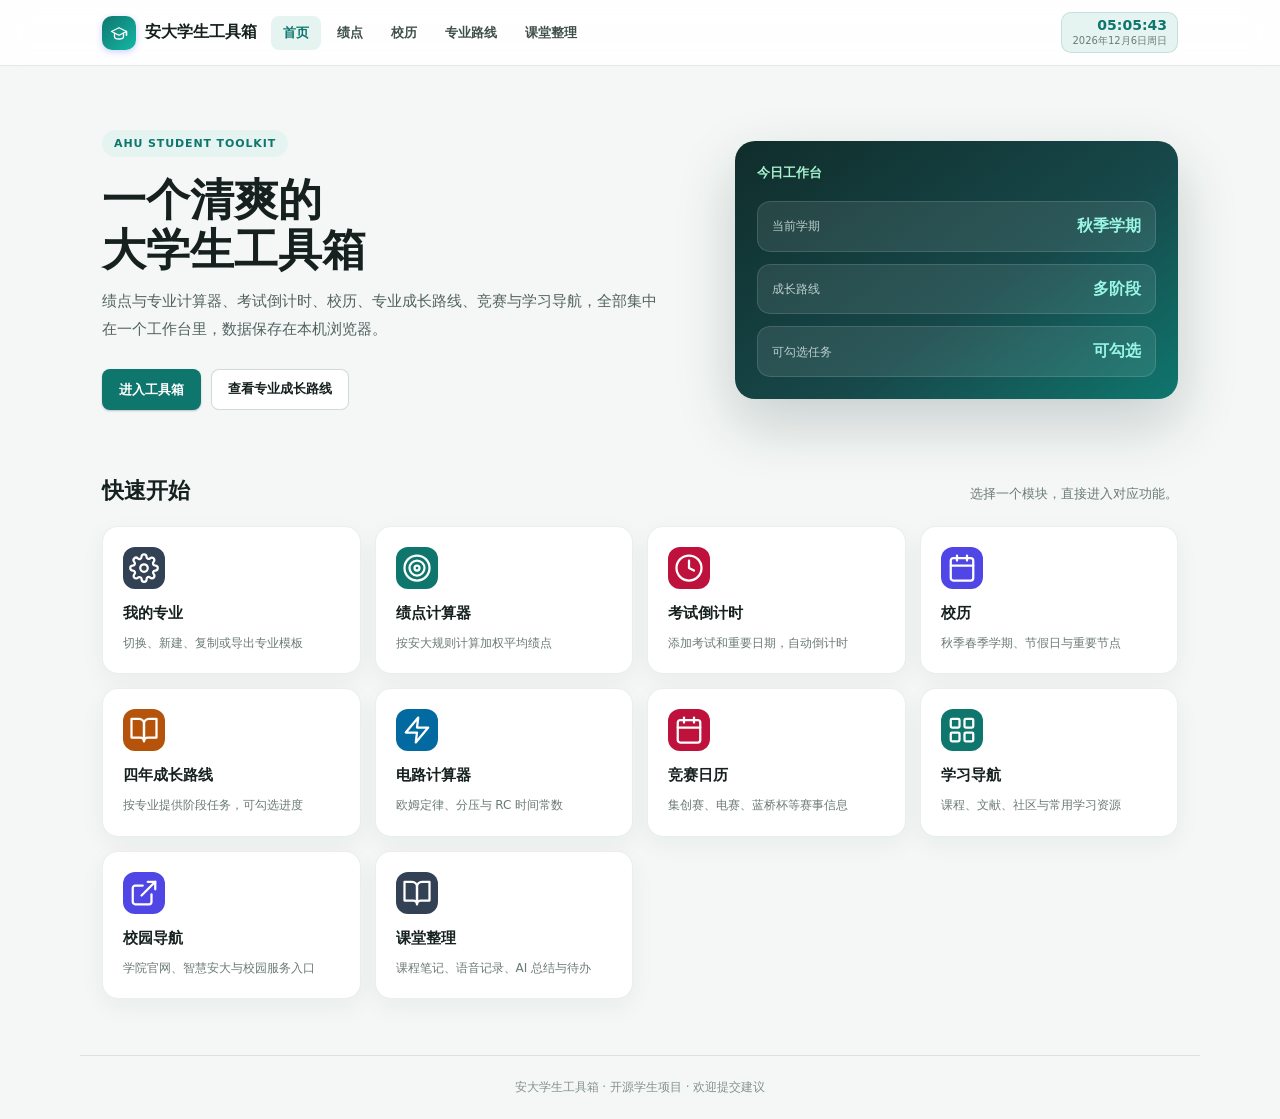
==== commit b283dd5a: "fix: 导航支持触控和鼠标拖拽横向滑动" ====
--- a/index.html
+++ b/index.html
@@ -83,6 +83,11 @@
     -webkit-overflow-scrolling: touch;
     scrollbar-width: thin;
     overscroll-behavior-x: contain;
+    cursor: grab;
+  }
+
+  .home-links:active {
+    cursor: grabbing;
   }
 
   .home-links a {
@@ -584,6 +589,50 @@
   })();
 </script>
 <script>
+  (function () {
+    var nav = document.querySelector('.home-links');
+    if (!nav) return;
+    var dragging = false;
+    var moved = false;
+    var startX = 0;
+    var startScroll = 0;
+
+    nav.addEventListener('pointerdown', function (event) {
+      if (event.pointerType === 'touch' || (event.pointerType === 'mouse' && event.button !== 0)) return;
+      dragging = true;
+      moved = false;
+      startX = event.clientX;
+      startScroll = nav.scrollLeft;
+      if (nav.setPointerCapture) nav.setPointerCapture(event.pointerId);
+    });
+
+    nav.addEventListener('pointermove', function (event) {
+      if (!dragging) return;
+      var distance = event.clientX - startX;
+      if (Math.abs(distance) > 4) {
+        moved = true;
+        nav.scrollLeft = startScroll - distance;
+        event.preventDefault();
+      }
+    });
+
+    function endDrag() {
+      dragging = false;
+    }
+
+    nav.addEventListener('pointerup', endDrag);
+    nav.addEventListener('pointercancel', endDrag);
+    nav.addEventListener('pointerleave', endDrag);
+    nav.addEventListener('click', function (event) {
+      if (moved) {
+        event.preventDefault();
+        event.stopPropagation();
+        moved = false;
+      }
+    }, true);
+  })();
+</script>
+<script>
   if ('serviceWorker' in navigator && (location.protocol === 'http:' || location.protocol === 'https:')) {
     navigator.serviceWorker.register('./sw.js', { scope: './' }).catch(function () {});
   }
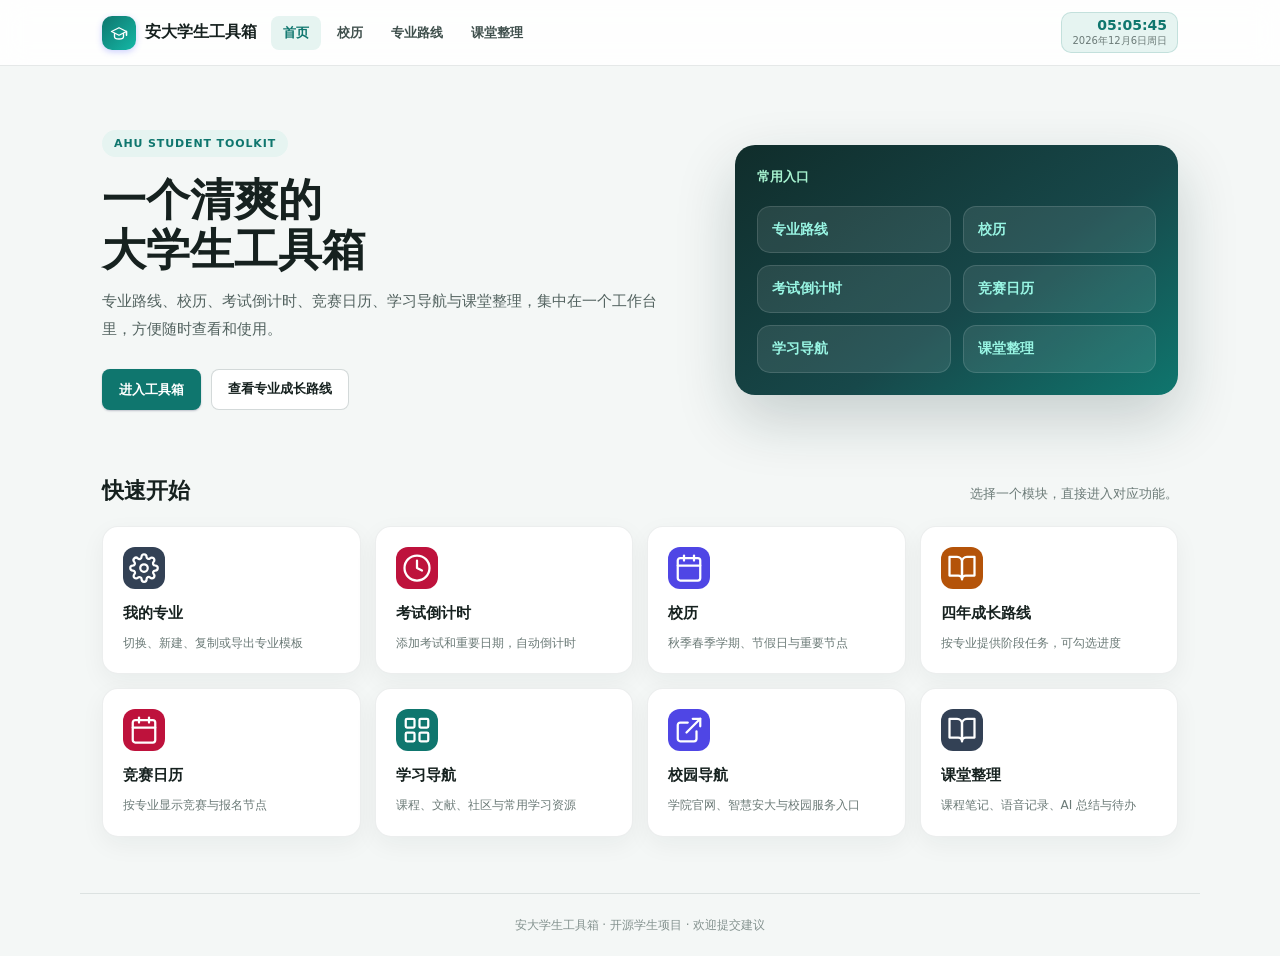
==== commit 38bf6489: "refactor: 移除绩点和计算器功能" ====
--- a/index.html
+++ b/index.html
@@ -1,641 +1,631 @@
-<!DOCTYPE html>
-<html lang="zh-CN" data-theme="light">
-<head>
-<meta charset="UTF-8">
-<meta http-equiv="x-dns-prefetch-control" content="off">
-<meta http-equiv="Cache-Control" content="no-cache, no-store, must-revalidate">
-<meta name="viewport" content="width=device-width, initial-scale=1.0">
-<meta name="theme-color" content="#0f2e2d">
-<meta name="description" content="安大学生工具箱：绩点计算、考试倒计时、校历、专业成长路线、电路计算、竞赛日历与学习导航。">
-<title>安大学生工具箱</title>
-<link rel="canonical" href="https://lkx478482771-star.github.io/classroom-tool/">
-<meta property="og:type" content="website">
-<meta property="og:title" content="安大学生工具箱">
-<meta property="og:description" content="安大学生工具箱：绩点计算、考试倒计时、校历、专业成长路线、电路计算、竞赛日历与学习导航。">
-<meta property="og:url" content="https://lkx478482771-star.github.io/classroom-tool/">
-<meta property="og:site_name" content="安大学生工具箱">
-<meta name="twitter:card" content="summary">
-<link rel="icon" href="assets/favicon.svg" type="image/svg+xml">
-<link rel="stylesheet" href="assets/app.css">
-<style>
-  :root {
-    --home-bg: #f4f7f6;
-    --home-ink: #16211f;
-    --home-teal: #0f766e;
-    --home-teal-2: #14b8a6;
-    --home-soft: #e6f4f1;
-  }
-
-  body.home-page {
-    background: var(--home-bg);
-    color: var(--home-ink);
-  }
-
-  .home-header {
-    position: sticky;
-    top: 0;
-    z-index: 40;
-    background: rgba(255, 255, 255, 0.88);
-    backdrop-filter: blur(14px);
-    -webkit-backdrop-filter: blur(14px);
-    border-bottom: 1px solid rgba(15, 46, 45, 0.1);
-  }
-
-  .home-nav {
-    max-width: 1120px;
-    margin: 0 auto;
-    padding: 12px 22px;
-    display: flex;
-    align-items: center;
-    justify-content: space-between;
-    gap: 14px;
-  }
-
-  .brand {
-    display: inline-flex;
-    align-items: center;
-    gap: 9px;
-    color: var(--home-ink);
-    font-weight: 800;
-    font-size: 16px;
-    text-decoration: none;
-  }
-
-  .brand-mark {
-    width: 34px;
-    height: 34px;
-    display: inline-flex;
-    align-items: center;
-    justify-content: center;
-    border-radius: 10px;
-    background: linear-gradient(135deg, #0f766e, #14b8a6);
-    color: #fff;
-  }
-
-  .home-links {
-    display: flex;
-    align-items: center;
-    gap: 4px;
-    min-width: 0;
-    flex: 1 1 auto;
-    overflow-x: auto;
-    overflow-y: hidden;
-    -webkit-overflow-scrolling: touch;
-    scrollbar-width: thin;
-    overscroll-behavior-x: contain;
-    cursor: grab;
-  }
-
-  .home-links:active {
-    cursor: grabbing;
-  }
-
-  .home-links a {
-    flex: 0 0 auto;
-    padding: 7px 12px;
-    border-radius: 8px;
-    font-size: 13px;
-    font-weight: 650;
-    color: #3f4f4c;
-    white-space: nowrap;
-    text-decoration: none;
-  }
-
-  .home-links a:hover,
-  .home-links a.active {
-    color: var(--home-teal);
-    background: var(--home-soft);
-    text-decoration: none;
-  }
-
-  .home-clock {
-    display: flex;
-    flex-direction: column;
-    align-items: flex-end;
-    gap: 2px;
-    padding: 5px 10px;
-    border-radius: 10px;
-    background: var(--home-soft);
-    border: 1px solid rgba(15, 118, 110, 0.16);
-    white-space: nowrap;
-  }
-  .home-clock #homeClockTime {
-    font-size: 14px;
-    font-weight: 800;
-    color: var(--home-teal);
-    line-height: 1.1;
-  }
-  .home-clock #homeClockDate {
-    font-size: 10px;
-    color: #6b7a77;
-    line-height: 1.2;
-  }
-
-  .hero {
-    max-width: 1120px;
-    margin: 0 auto;
-    padding: 64px 22px 34px;
-    display: grid;
-    grid-template-columns: minmax(0, 1.15fr) minmax(280px, 0.85fr);
-    gap: 34px;
-    align-items: center;
-  }
-
-  .hero-kicker {
-    display: inline-flex;
-    align-items: center;
-    gap: 7px;
-    padding: 5px 12px;
-    border-radius: 999px;
-    background: var(--home-soft);
-    color: var(--home-teal);
-    font-size: 11px;
-    font-weight: 800;
-    letter-spacing: 0.08em;
-    margin-bottom: 18px;
-  }
-
-  .hero h1 {
-    margin: 0 0 14px;
-    font-size: 44px;
-    line-height: 1.12;
-    font-weight: 850;
-    letter-spacing: 0;
-  }
-
-  .hero p {
-    max-width: 560px;
-    margin: 0 0 26px;
-    font-size: 15px;
-    line-height: 1.85;
-    color: #52625f;
-  }
-
-  .hero-actions {
-    display: flex;
-    gap: 10px;
-    flex-wrap: wrap;
-  }
-
-  .btn-primary {
-    background: var(--home-teal);
-    color: #fff;
-  }
-
-  .btn-ghost-light {
-    display: inline-flex;
-    align-items: center;
-    gap: 6px;
-    padding: 9px 16px;
-    border-radius: var(--radius);
-    border: 1px solid rgba(15, 46, 45, 0.18);
-    background: #fff;
-    color: var(--home-ink);
-    font-size: 13px;
-    font-weight: 650;
-    text-decoration: none;
-  }
-
-  .btn-ghost-light:hover {
-    border-color: rgba(15, 118, 110, 0.45);
-    color: var(--home-teal);
-    text-decoration: none;
-  }
-
-  .hero-visual {
-    position: relative;
-  }
-
-  .hero-panel {
-    border-radius: 20px;
-    padding: 22px;
-    background: linear-gradient(145deg, #102d2b, #17484a 58%, #0f766e);
-    color: #f4fffd;
-    box-shadow: 0 24px 60px rgba(15, 46, 45, 0.2);
-  }
-
-  .hero-panel-head {
-    font-size: 13px;
-    font-weight: 750;
-    color: #a7f3d0;
-    margin-bottom: 18px;
-  }
-
+<!DOCTYPE html>
+<html lang="zh-CN" data-theme="light">
+<head>
+<meta charset="UTF-8">
+<meta http-equiv="x-dns-prefetch-control" content="off">
+<meta http-equiv="Cache-Control" content="no-cache, no-store, must-revalidate">
+<meta name="viewport" content="width=device-width, initial-scale=1.0">
+<meta name="theme-color" content="#0f2e2d">
+<meta name="description" content="安大学生工具箱：专业路线、校历、考试倒计时、竞赛日历、学习导航与课堂整理。">
+<title>安大学生工具箱</title>
+<link rel="canonical" href="https://lkx478482771-star.github.io/classroom-tool/">
+<meta property="og:type" content="website">
+<meta property="og:title" content="安大学生工具箱">
+<meta property="og:description" content="安大学生工具箱：专业路线、校历、考试倒计时、竞赛日历、学习导航与课堂整理。">
+<meta property="og:url" content="https://lkx478482771-star.github.io/classroom-tool/">
+<meta property="og:site_name" content="安大学生工具箱">
+<meta name="twitter:card" content="summary">
+<link rel="icon" href="assets/favicon.svg" type="image/svg+xml">
+<link rel="stylesheet" href="assets/app.css">
+<style>
+  :root {
+    --home-bg: #f4f7f6;
+    --home-ink: #16211f;
+    --home-teal: #0f766e;
+    --home-teal-2: #14b8a6;
+    --home-soft: #e6f4f1;
+  }
+
+  body.home-page {
+    background: var(--home-bg);
+    color: var(--home-ink);
+  }
+
+  .home-header {
+    position: sticky;
+    top: 0;
+    z-index: 40;
+    background: rgba(255, 255, 255, 0.88);
+    backdrop-filter: blur(14px);
+    -webkit-backdrop-filter: blur(14px);
+    border-bottom: 1px solid rgba(15, 46, 45, 0.1);
+  }
+
+  .home-nav {
+    max-width: 1120px;
+    margin: 0 auto;
+    padding: 12px 22px;
+    display: flex;
+    align-items: center;
+    justify-content: space-between;
+    gap: 14px;
+  }
+
+  .brand {
+    display: inline-flex;
+    align-items: center;
+    gap: 9px;
+    color: var(--home-ink);
+    font-weight: 800;
+    font-size: 16px;
+    text-decoration: none;
+  }
+
+  .brand-mark {
+    width: 34px;
+    height: 34px;
+    display: inline-flex;
+    align-items: center;
+    justify-content: center;
+    border-radius: 10px;
+    background: linear-gradient(135deg, #0f766e, #14b8a6);
+    color: #fff;
+  }
+
+  .home-links {
+    display: flex;
+    align-items: center;
+    gap: 4px;
+    min-width: 0;
+    flex: 1 1 auto;
+    overflow-x: auto;
+    overflow-y: hidden;
+    -webkit-overflow-scrolling: touch;
+    scrollbar-width: thin;
+    overscroll-behavior-x: contain;
+    cursor: grab;
+  }
+
+  .home-links:active {
+    cursor: grabbing;
+  }
+
+  .home-links a {
+    flex: 0 0 auto;
+    padding: 7px 12px;
+    border-radius: 8px;
+    font-size: 13px;
+    font-weight: 650;
+    color: #3f4f4c;
+    white-space: nowrap;
+    text-decoration: none;
+  }
+
+  .home-links a:hover,
+  .home-links a.active {
+    color: var(--home-teal);
+    background: var(--home-soft);
+    text-decoration: none;
+  }
+
+  .home-clock {
+    display: flex;
+    flex-direction: column;
+    align-items: flex-end;
+    gap: 2px;
+    padding: 5px 10px;
+    border-radius: 10px;
+    background: var(--home-soft);
+    border: 1px solid rgba(15, 118, 110, 0.16);
+    white-space: nowrap;
+  }
+  .home-clock #homeClockTime {
+    font-size: 14px;
+    font-weight: 800;
+    color: var(--home-teal);
+    line-height: 1.1;
+  }
+  .home-clock #homeClockDate {
+    font-size: 10px;
+    color: #6b7a77;
+    line-height: 1.2;
+  }
+
+  .hero {
+    max-width: 1120px;
+    margin: 0 auto;
+    padding: 64px 22px 34px;
+    display: grid;
+    grid-template-columns: minmax(0, 1.15fr) minmax(280px, 0.85fr);
+    gap: 34px;
+    align-items: center;
+  }
+
+  .hero-kicker {
+    display: inline-flex;
+    align-items: center;
+    gap: 7px;
+    padding: 5px 12px;
+    border-radius: 999px;
+    background: var(--home-soft);
+    color: var(--home-teal);
+    font-size: 11px;
+    font-weight: 800;
+    letter-spacing: 0.08em;
+    margin-bottom: 18px;
+  }
+
+  .hero h1 {
+    margin: 0 0 14px;
+    font-size: 44px;
+    line-height: 1.12;
+    font-weight: 850;
+    letter-spacing: 0;
+  }
+
+  .hero p {
+    max-width: 560px;
+    margin: 0 0 26px;
+    font-size: 15px;
+    line-height: 1.85;
+    color: #52625f;
+  }
+
+  .hero-actions {
+    display: flex;
+    gap: 10px;
+    flex-wrap: wrap;
+  }
+
+  .btn-primary {
+    background: var(--home-teal);
+    color: #fff;
+  }
+
+  .btn-ghost-light {
+    display: inline-flex;
+    align-items: center;
+    gap: 6px;
+    padding: 9px 16px;
+    border-radius: var(--radius);
+    border: 1px solid rgba(15, 46, 45, 0.18);
+    background: #fff;
+    color: var(--home-ink);
+    font-size: 13px;
+    font-weight: 650;
+    text-decoration: none;
+  }
+
+  .btn-ghost-light:hover {
+    border-color: rgba(15, 118, 110, 0.45);
+    color: var(--home-teal);
+    text-decoration: none;
+  }
+
+  .hero-visual {
+    position: relative;
+  }
+
+  .hero-panel {
+    border-radius: 20px;
+    padding: 22px;
+    background: linear-gradient(145deg, #102d2b, #17484a 58%, #0f766e);
+    color: #f4fffd;
+    box-shadow: 0 24px 60px rgba(15, 46, 45, 0.2);
+  }
+
+  .hero-panel-head {
+    font-size: 13px;
+    font-weight: 750;
+    color: #a7f3d0;
+    margin-bottom: 18px;
+  }
+
   .hero-panel-rows {
     display: grid;
+    grid-template-columns: repeat(2, minmax(0, 1fr));
     gap: 12px;
   }
-
-  .hero-panel-rows > div {
-    display: flex;
-    align-items: center;
-    justify-content: space-between;
-    gap: 12px;
-    padding: 12px 14px;
-    border-radius: 13px;
-    background: rgba(255, 255, 255, 0.09);
-    border: 1px solid rgba(255, 255, 255, 0.13);
-  }
-
-  .hero-panel-rows span {
-    font-size: 12px;
-    color: rgba(244, 255, 253, 0.72);
-  }
-
+
+  .hero-panel-rows > div {
+    display: flex;
+    align-items: center;
+    justify-content: flex-start;
+    gap: 12px;
+    padding: 12px 14px;
+    border-radius: 13px;
+    background: rgba(255, 255, 255, 0.09);
+    border: 1px solid rgba(255, 255, 255, 0.13);
+  }
+
+  .hero-panel-rows span {
+    font-size: 12px;
+    color: rgba(244, 255, 253, 0.72);
+  }
+
   .hero-panel-rows strong {
-    font-size: 16px;
-    font-weight: 800;
-    color: #99f6e4;
-  }
-
-  .module-section {
-    max-width: 1120px;
-    margin: 0 auto;
-    padding: 30px 22px 56px;
-  }
-
-  .module-head {
-    display: flex;
-    align-items: baseline;
-    justify-content: space-between;
-    gap: 16px;
-    margin-bottom: 18px;
-    flex-wrap: wrap;
-  }
-
-  .module-head h2 {
-    margin: 0;
-    font-size: 22px;
-    font-weight: 800;
-  }
-
-  .module-head p {
-    margin: 0;
-    font-size: 13px;
-    color: #6b7a77;
-  }
-
-  .module-grid {
-    display: grid;
-    grid-template-columns: repeat(auto-fill, minmax(230px, 1fr));
-    gap: 14px;
-  }
-
-  .module-card {
-    display: flex;
-    flex-direction: column;
-    gap: 9px;
-    padding: 20px;
-    border-radius: 16px;
-    background: #fff;
-    border: 1px solid rgba(15, 46, 45, 0.08);
-    box-shadow: 0 8px 24px rgba(15, 46, 45, 0.05);
-    color: var(--home-ink);
-    text-decoration: none;
-    transition: transform 0.16s, box-shadow 0.16s, border-color 0.16s;
-  }
-
-  .module-card:hover {
-    transform: translateY(-3px);
-    box-shadow: 0 16px 34px rgba(15, 46, 45, 0.1);
-    border-color: rgba(15, 118, 110, 0.32);
-    text-decoration: none;
-  }
-
-  .module-card .card-icon {
-    width: 42px;
-    height: 42px;
-    display: flex;
-    align-items: center;
-    justify-content: center;
-    border-radius: 12px;
-    color: #fff;
-  }
-
-  .module-card .teal { background: #0f766e; }
-  .module-card .indigo { background: #4f46e5; }
-  .module-card .amber { background: #b45309; }
-  .module-card .rose { background: #be123c; }
-  .module-card .sky { background: #0369a1; }
-  .module-card .slate { background: #334155; }
-
-  .module-card h3 {
-    margin: 4px 0 0;
-    font-size: 15px;
-    font-weight: 780;
-  }
-
-  .module-card p {
-    margin: 0;
-    font-size: 12px;
-    line-height: 1.6;
-    color: #6b7a77;
-  }
-
-  .home-footer {
-    max-width: 1120px;
-    margin: 0 auto;
-    padding: 22px;
-    border-top: 1px solid rgba(15, 46, 45, 0.1);
-    text-align: center;
-    color: #84928f;
-    font-size: 12px;
-  }
-
-  .skip-link {
-    position: absolute;
-    left: 14px;
-    top: -60px;
-    z-index: 100;
-    padding: 10px 16px;
-    border-radius: 8px;
-    background: var(--home-teal);
-    color: #fff;
-    font-size: 13px;
-    font-weight: 700;
-    text-decoration: none;
-  }
-
-  .skip-link:focus {
-    top: 12px;
-    outline: 2px solid var(--home-teal);
-    outline-offset: 2px;
-  }
-
-  .brand:focus-visible,
-  .home-links a:focus-visible,
-  .btn-primary:focus-visible,
-  .btn-ghost-light:focus-visible,
-  .module-card:focus-visible {
-    outline: 2px solid var(--home-teal);
-    outline-offset: 2px;
-  }
-
-  @media (max-width: 820px) {
-    .home-nav {
-      flex-wrap: wrap;
-      gap: 8px 12px;
-    }
-    .home-links {
-      order: 3;
-      width: 100%;
-      min-width: 0;
-      margin: 0 -4px;
-      padding: 0 4px 2px;
-    }
-    .brand {
-      min-width: 0;
-    }
-    .home-clock {
-      margin-left: auto;
-    }
-    .hero {
-      grid-template-columns: 1fr;
-      padding-top: 40px;
-    }
-    .hero h1 {
-      font-size: 34px;
-    }
-  }
-
-  @media (max-width: 560px) {
-    .home-nav {
-      padding: 10px 14px;
-    }
-    .home-clock {
-      padding: 4px 8px;
-    }
-    .home-clock #homeClockTime {
-      font-size: 13px;
-    }
-    .home-clock #homeClockDate {
-      font-size: 9px;
-    }
+    font-size: 14px;
+    font-weight: 800;
+    color: #99f6e4;
+  }
+
+  .module-section {
+    max-width: 1120px;
+    margin: 0 auto;
+    padding: 30px 22px 56px;
+  }
+
+  .module-head {
+    display: flex;
+    align-items: baseline;
+    justify-content: space-between;
+    gap: 16px;
+    margin-bottom: 18px;
+    flex-wrap: wrap;
+  }
+
+  .module-head h2 {
+    margin: 0;
+    font-size: 22px;
+    font-weight: 800;
+  }
+
+  .module-head p {
+    margin: 0;
+    font-size: 13px;
+    color: #6b7a77;
+  }
+
+  .module-grid {
+    display: grid;
+    grid-template-columns: repeat(auto-fill, minmax(230px, 1fr));
+    gap: 14px;
+  }
+
+  .module-card {
+    display: flex;
+    flex-direction: column;
+    gap: 9px;
+    padding: 20px;
+    border-radius: 16px;
+    background: #fff;
+    border: 1px solid rgba(15, 46, 45, 0.08);
+    box-shadow: 0 8px 24px rgba(15, 46, 45, 0.05);
+    color: var(--home-ink);
+    text-decoration: none;
+    transition: transform 0.16s, box-shadow 0.16s, border-color 0.16s;
+  }
+
+  .module-card:hover {
+    transform: translateY(-3px);
+    box-shadow: 0 16px 34px rgba(15, 46, 45, 0.1);
+    border-color: rgba(15, 118, 110, 0.32);
+    text-decoration: none;
+  }
+
+  .module-card .card-icon {
+    width: 42px;
+    height: 42px;
+    display: flex;
+    align-items: center;
+    justify-content: center;
+    border-radius: 12px;
+    color: #fff;
+  }
+
+  .module-card .teal { background: #0f766e; }
+  .module-card .indigo { background: #4f46e5; }
+  .module-card .amber { background: #b45309; }
+  .module-card .rose { background: #be123c; }
+  .module-card .sky { background: #0369a1; }
+  .module-card .slate { background: #334155; }
+
+  .module-card h3 {
+    margin: 4px 0 0;
+    font-size: 15px;
+    font-weight: 780;
+  }
+
+  .module-card p {
+    margin: 0;
+    font-size: 12px;
+    line-height: 1.6;
+    color: #6b7a77;
+  }
+
+  .home-footer {
+    max-width: 1120px;
+    margin: 0 auto;
+    padding: 22px;
+    border-top: 1px solid rgba(15, 46, 45, 0.1);
+    text-align: center;
+    color: #84928f;
+    font-size: 12px;
+  }
+
+  .skip-link {
+    position: absolute;
+    left: 14px;
+    top: -60px;
+    z-index: 100;
+    padding: 10px 16px;
+    border-radius: 8px;
+    background: var(--home-teal);
+    color: #fff;
+    font-size: 13px;
+    font-weight: 700;
+    text-decoration: none;
+  }
+
+  .skip-link:focus {
+    top: 12px;
+    outline: 2px solid var(--home-teal);
+    outline-offset: 2px;
+  }
+
+  .brand:focus-visible,
+  .home-links a:focus-visible,
+  .btn-primary:focus-visible,
+  .btn-ghost-light:focus-visible,
+  .module-card:focus-visible {
+    outline: 2px solid var(--home-teal);
+    outline-offset: 2px;
+  }
+
+  @media (max-width: 820px) {
+    .home-nav {
+      flex-wrap: wrap;
+      gap: 8px 12px;
+    }
+    .home-links {
+      order: 3;
+      width: 100%;
+      min-width: 0;
+      margin: 0 -4px;
+      padding: 0 4px 2px;
+    }
+    .brand {
+      min-width: 0;
+    }
+    .home-clock {
+      margin-left: auto;
+    }
+    .hero {
+      grid-template-columns: 1fr;
+      padding-top: 40px;
+    }
+    .hero h1 {
+      font-size: 34px;
+    }
+  }
+
+  @media (max-width: 560px) {
+    .home-nav {
+      padding: 10px 14px;
+    }
+    .home-clock {
+      padding: 4px 8px;
+    }
+    .home-clock #homeClockTime {
+      font-size: 13px;
+    }
+    .home-clock #homeClockDate {
+      font-size: 9px;
+    }
     .hero {
       padding: 32px 16px 24px;
     }
-    .module-section {
-      padding: 22px 16px 44px;
-    }
-    .module-grid {
+    .hero-panel-rows {
       grid-template-columns: 1fr;
     }
-    .module-head {
-      display: block;
-    }
-    .module-head p {
-      margin-top: 6px;
-    }
-  }
-
-  @media (prefers-reduced-motion: reduce) {
-    html {
-      scroll-behavior: auto;
-    }
-    .module-card,
-    .module-card:hover,
-    .btn,
-    .btn:active,
-    .home-links a,
-    .brand,
-    .skip-link {
-      transition: none !important;
-    }
-    .module-card:hover {
-      transform: none;
-    }
-  }
-</style>
-</head>
-<body class="home-page">
-<a class="skip-link" href="#main-content">跳到主要内容</a>
-<svg xmlns="http://www.w3.org/2000/svg" style="display:none">
-  <symbol id="icon-grad" viewBox="0 0 24 24"><path d="M22 10 12 5 2 10l10 5 10-5v5"/><path d="M6 12.5V17c0 1.66 2.69 3 6 3s6-1.34 6-3v-4.5"/><path d="M22 10v5"/></symbol>
-  <symbol id="icon-target" viewBox="0 0 24 24"><circle cx="12" cy="12" r="10"/><circle cx="12" cy="12" r="6"/><circle cx="12" cy="12" r="2"/></symbol>
-  <symbol id="icon-clock" viewBox="0 0 24 24"><circle cx="12" cy="12" r="10"/><polyline points="12 6 12 12 16 14"/></symbol>
-  <symbol id="icon-calendar" viewBox="0 0 24 24"><rect x="3" y="4" width="18" height="18" rx="2"/><line x1="16" y1="2" x2="16" y2="6"/><line x1="8" y1="2" x2="8" y2="6"/><line x1="3" y1="10" x2="21" y2="10"/></symbol>
-  <symbol id="icon-book" viewBox="0 0 24 24"><path d="M2 3h6a4 4 0 0 1 4 4v14a3 3 0 0 0-3-3H2z"/><path d="M22 3h-6a4 4 0 0 0-4 4v14a3 3 0 0 1 3-3h7z"/></symbol>
-  <symbol id="icon-zap" viewBox="0 0 24 24"><polygon points="13 2 3 14 12 14 11 22 21 10 12 10 13 2"/></symbol>
-  <symbol id="icon-external" viewBox="0 0 24 24"><path d="M18 13v6a2 2 0 0 1-2 2H5a2 2 0 0 1-2-2V8a2 2 0 0 1 2-2h6"/><polyline points="15 3 21 3 21 9"/><line x1="10" y1="14" x2="21" y2="3"/></symbol>
-  <symbol id="icon-toolkit" viewBox="0 0 24 24"><rect x="3" y="3" width="7" height="7" rx="1"/><rect x="14" y="3" width="7" height="7" rx="1"/><rect x="3" y="14" width="7" height="7" rx="1"/><rect x="14" y="14" width="7" height="7" rx="1"/></symbol>
-  <symbol id="icon-settings" viewBox="0 0 24 24"><circle cx="12" cy="12" r="3"/><path d="M19.4 15a1.65 1.65 0 0 0 .33 1.82l.06.06a2 2 0 1 1-2.83 2.83l-.06-.06a1.65 1.65 0 0 0-1.82-.33 1.65 1.65 0 0 0-1 1.51V21a2 2 0 1 1-4 0v-.09A1.65 1.65 0 0 0 9 19.4a1.65 1.65 0 0 0-1.82.33l-.06.06a2 2 0 1 1-2.83-2.83l.06-.06a1.65 1.65 0 0 0 .33-1.82 1.65 1.65 0 0 0-1.51-1H3a2 2 0 1 1 0-4h.09A1.65 1.65 0 0 0 4.6 9a1.65 1.65 0 0 0-.33-1.82l-.06-.06a2 2 0 1 1 2.83-2.83l.06.06a1.65 1.65 0 0 0 1.82.33H9a1.65 1.65 0 0 0 1-1.51V3a2 2 0 1 1 4 0v.09a1.65 1.65 0 0 0 1 1.51 1.65 1.65 0 0 0 1.82-.33l.06-.06a2 2 0 1 1 2.83 2.83l-.06.06a1.65 1.65 0 0 0-.33 1.82V9a1.65 1.65 0 0 0 1.51 1H21a2 2 0 1 1 0 4h-.09a1.65 1.65 0 0 0-1.51 1Z"/></symbol>
-</svg>
-
-<header class="home-header">
-  <div class="home-nav">
-    <a class="brand" href="index.html">
-      <span class="brand-mark"><svg class="icon"><use href="#icon-grad"></use></svg></span>
-      <span>安大学生工具箱</span>
-    </a>
-    <nav class="home-links" aria-label="首页导航">
+    .module-section {
+      padding: 22px 16px 44px;
+    }
+    .module-grid {
+      grid-template-columns: 1fr;
+    }
+    .module-head {
+      display: block;
+    }
+    .module-head p {
+      margin-top: 6px;
+    }
+  }
+
+  @media (prefers-reduced-motion: reduce) {
+    html {
+      scroll-behavior: auto;
+    }
+    .module-card,
+    .module-card:hover,
+    .btn,
+    .btn:active,
+    .home-links a,
+    .brand,
+    .skip-link {
+      transition: none !important;
+    }
+    .module-card:hover {
+      transform: none;
+    }
+  }
+</style>
+</head>
+<body class="home-page">
+<a class="skip-link" href="#main-content">跳到主要内容</a>
+<svg xmlns="http://www.w3.org/2000/svg" style="display:none">
+  <symbol id="icon-grad" viewBox="0 0 24 24"><path d="M22 10 12 5 2 10l10 5 10-5v5"/><path d="M6 12.5V17c0 1.66 2.69 3 6 3s6-1.34 6-3v-4.5"/><path d="M22 10v5"/></symbol>
+  <symbol id="icon-target" viewBox="0 0 24 24"><circle cx="12" cy="12" r="10"/><circle cx="12" cy="12" r="6"/><circle cx="12" cy="12" r="2"/></symbol>
+  <symbol id="icon-clock" viewBox="0 0 24 24"><circle cx="12" cy="12" r="10"/><polyline points="12 6 12 12 16 14"/></symbol>
+  <symbol id="icon-calendar" viewBox="0 0 24 24"><rect x="3" y="4" width="18" height="18" rx="2"/><line x1="16" y1="2" x2="16" y2="6"/><line x1="8" y1="2" x2="8" y2="6"/><line x1="3" y1="10" x2="21" y2="10"/></symbol>
+  <symbol id="icon-book" viewBox="0 0 24 24"><path d="M2 3h6a4 4 0 0 1 4 4v14a3 3 0 0 0-3-3H2z"/><path d="M22 3h-6a4 4 0 0 0-4 4v14a3 3 0 0 1 3-3h7z"/></symbol>
+  <symbol id="icon-zap" viewBox="0 0 24 24"><polygon points="13 2 3 14 12 14 11 22 21 10 12 10 13 2"/></symbol>
+  <symbol id="icon-external" viewBox="0 0 24 24"><path d="M18 13v6a2 2 0 0 1-2 2H5a2 2 0 0 1-2-2V8a2 2 0 0 1 2-2h6"/><polyline points="15 3 21 3 21 9"/><line x1="10" y1="14" x2="21" y2="3"/></symbol>
+  <symbol id="icon-toolkit" viewBox="0 0 24 24"><rect x="3" y="3" width="7" height="7" rx="1"/><rect x="14" y="3" width="7" height="7" rx="1"/><rect x="3" y="14" width="7" height="7" rx="1"/><rect x="14" y="14" width="7" height="7" rx="1"/></symbol>
+  <symbol id="icon-settings" viewBox="0 0 24 24"><circle cx="12" cy="12" r="3"/><path d="M19.4 15a1.65 1.65 0 0 0 .33 1.82l.06.06a2 2 0 1 1-2.83 2.83l-.06-.06a1.65 1.65 0 0 0-1.82-.33 1.65 1.65 0 0 0-1 1.51V21a2 2 0 1 1-4 0v-.09A1.65 1.65 0 0 0 9 19.4a1.65 1.65 0 0 0-1.82.33l-.06.06a2 2 0 1 1-2.83-2.83l.06-.06a1.65 1.65 0 0 0 .33-1.82 1.65 1.65 0 0 0-1.51-1H3a2 2 0 1 1 0-4h.09A1.65 1.65 0 0 0 4.6 9a1.65 1.65 0 0 0-.33-1.82l-.06-.06a2 2 0 1 1 2.83-2.83l.06.06a1.65 1.65 0 0 0 1.82.33H9a1.65 1.65 0 0 0 1-1.51V3a2 2 0 1 1 4 0v.09a1.65 1.65 0 0 0 1 1.51 1.65 1.65 0 0 0 1.82-.33l.06-.06a2 2 0 1 1 2.83 2.83l-.06.06a1.65 1.65 0 0 0-.33 1.82V9a1.65 1.65 0 0 0 1.51 1H21a2 2 0 1 1 0 4h-.09a1.65 1.65 0 0 0-1.51 1Z"/></symbol>
+</svg>
+
+<header class="home-header">
+  <div class="home-nav">
+    <a class="brand" href="index.html">
+      <span class="brand-mark"><svg class="icon"><use href="#icon-grad"></use></svg></span>
+      <span>安大学生工具箱</span>
+    </a>
+    <nav class="home-links" aria-label="首页导航">
       <a href="index.html" class="active" aria-current="page">首页</a>
-      <a href="student-toolkit.html#gpa">绩点</a>
       <a href="student-toolkit.html#calendar">校历</a>
-      <a href="student-toolkit.html#major">专业路线</a>
-      <a href="classroom.html">课堂整理</a>
-    </nav>
-    <div class="home-clock" aria-label="当前时间">
-      <span id="homeClockTime">00:00:00</span>
-      <span id="homeClockDate">--</span>
-    </div>
-  </div>
-</header>
-
-<main id="main-content">
-  <section class="hero">
-    <div>
-      <span class="hero-kicker">AHU STUDENT TOOLKIT</span>
-      <h1>一个清爽的<br>大学生工具箱</h1>
-      <p>绩点与专业计算器、考试倒计时、校历、专业成长路线、竞赛与学习导航，全部集中在一个工作台里，数据保存在本机浏览器。</p>
-      <div class="hero-actions">
-        <a class="btn btn-primary" href="student-toolkit.html#home">进入工具箱</a>
-        <a class="btn-ghost-light" href="student-toolkit.html#major">查看专业成长路线</a>
-      </div>
-    </div>
-    <div class="hero-visual">
-      <div class="hero-panel">
-        <div class="hero-panel-head">今日工作台</div>
+      <a href="student-toolkit.html#major">专业路线</a>
+      <a href="classroom.html">课堂整理</a>
+    </nav>
+    <div class="home-clock" aria-label="当前时间">
+      <span id="homeClockTime">00:00:00</span>
+      <span id="homeClockDate">--</span>
+    </div>
+  </div>
+</header>
+
+<main id="main-content">
+  <section class="hero">
+    <div>
+      <span class="hero-kicker">AHU STUDENT TOOLKIT</span>
+      <h1>一个清爽的<br>大学生工具箱</h1>
+      <p>专业路线、校历、考试倒计时、竞赛日历、学习导航与课堂整理，集中在一个工作台里，方便随时查看和使用。</p>
+      <div class="hero-actions">
+        <a class="btn btn-primary" href="student-toolkit.html#home">进入工具箱</a>
+        <a class="btn-ghost-light" href="student-toolkit.html#major">查看专业成长路线</a>
+      </div>
+    </div>
+    <div class="hero-visual">
+      <div class="hero-panel">
+        <div class="hero-panel-head">常用入口</div>
         <div class="hero-panel-rows">
-          <div><span>当前学期</span><strong id="termText">秋季学期</strong></div>
-          <div><span>成长路线</span><strong>多阶段</strong></div>
-          <div><span>可勾选任务</span><strong>可勾选</strong></div>
+          <div><strong>专业路线</strong></div>
+          <div><strong>校历</strong></div>
+          <div><strong>考试倒计时</strong></div>
+          <div><strong>竞赛日历</strong></div>
+          <div><strong>学习导航</strong></div>
+          <div><strong>课堂整理</strong></div>
         </div>
-      </div>
-    </div>
-  </section>
-
-  <section class="module-section">
-    <div class="module-head">
-      <h2>快速开始</h2>
-      <p>选择一个模块，直接进入对应功能。</p>
-    </div>
-    <div class="module-grid">
-      <a class="module-card" href="student-toolkit.html#majorManager">
-        <span class="card-icon slate"><svg class="icon icon-xl"><use href="#icon-settings"></use></svg></span>
-        <h3>我的专业</h3>
-        <p>切换、新建、复制或导出专业模板</p>
-      </a>
-      <a class="module-card" href="student-toolkit.html#gpa">
-        <span class="card-icon teal"><svg class="icon icon-xl"><use href="#icon-target"></use></svg></span>
-        <h3>绩点计算器</h3>
-        <p>按安大规则计算加权平均绩点</p>
-      </a>
-      <a class="module-card" href="student-toolkit.html#countdown">
-        <span class="card-icon rose"><svg class="icon icon-xl"><use href="#icon-clock"></use></svg></span>
-        <h3>考试倒计时</h3>
-        <p>添加考试和重要日期，自动倒计时</p>
-      </a>
-      <a class="module-card" href="student-toolkit.html#calendar">
-        <span class="card-icon indigo"><svg class="icon icon-xl"><use href="#icon-calendar"></use></svg></span>
-        <h3>校历</h3>
-        <p>秋季春季学期、节假日与重要节点</p>
-      </a>
-      <a class="module-card" href="student-toolkit.html#major">
-        <span class="card-icon amber"><svg class="icon icon-xl"><use href="#icon-book"></use></svg></span>
-        <h3>四年成长路线</h3>
-        <p>按专业提供阶段任务，可勾选进度</p>
-      </a>
-      <a class="module-card" href="student-toolkit.html#circuit">
-        <span class="card-icon sky"><svg class="icon icon-xl"><use href="#icon-zap"></use></svg></span>
-        <h3>电路计算器</h3>
-        <p>欧姆定律、分压与 RC 时间常数</p>
-      </a>
-      <a class="module-card" href="student-toolkit.html#contest">
-        <span class="card-icon rose"><svg class="icon icon-xl"><use href="#icon-calendar"></use></svg></span>
-        <h3>竞赛日历</h3>
-        <p>集创赛、电赛、蓝桥杯等赛事信息</p>
-      </a>
-      <a class="module-card" href="student-toolkit.html#tools">
-        <span class="card-icon teal"><svg class="icon icon-xl"><use href="#icon-toolkit"></use></svg></span>
-        <h3>学习导航</h3>
-        <p>课程、文献、社区与常用学习资源</p>
-      </a>
-      <a class="module-card" href="student-toolkit.html#nav">
-        <span class="card-icon indigo"><svg class="icon icon-xl"><use href="#icon-external"></use></svg></span>
-        <h3>校园导航</h3>
-        <p>学院官网、智慧安大与校园服务入口</p>
-      </a>
-      <a class="module-card" href="classroom.html">
-        <span class="card-icon slate"><svg class="icon icon-xl"><use href="#icon-book"></use></svg></span>
-        <h3>课堂整理</h3>
-        <p>课程笔记、语音记录、AI 总结与待办</p>
-      </a>
-    </div>
-  </section>
-</main>
-
-<footer class="home-footer">
-  安大学生工具箱 · 开源学生项目 · 欢迎提交建议
-</footer>
-
-<script>
+      </div>
+    </div>
+  </section>
+
+  <section class="module-section">
+    <div class="module-head">
+      <h2>快速开始</h2>
+      <p>选择一个模块，直接进入对应功能。</p>
+    </div>
+    <div class="module-grid">
+      <a class="module-card" href="student-toolkit.html#majorManager">
+        <span class="card-icon slate"><svg class="icon icon-xl"><use href="#icon-settings"></use></svg></span>
+        <h3>我的专业</h3>
+        <p>切换、新建、复制或导出专业模板</p>
+      </a>
+      <a class="module-card" href="student-toolkit.html#countdown">
+        <span class="card-icon rose"><svg class="icon icon-xl"><use href="#icon-clock"></use></svg></span>
+        <h3>考试倒计时</h3>
+        <p>添加考试和重要日期，自动倒计时</p>
+      </a>
+      <a class="module-card" href="student-toolkit.html#calendar">
+        <span class="card-icon indigo"><svg class="icon icon-xl"><use href="#icon-calendar"></use></svg></span>
+        <h3>校历</h3>
+        <p>秋季春季学期、节假日与重要节点</p>
+      </a>
+      <a class="module-card" href="student-toolkit.html#major">
+        <span class="card-icon amber"><svg class="icon icon-xl"><use href="#icon-book"></use></svg></span>
+        <h3>四年成长路线</h3>
+        <p>按专业提供阶段任务，可勾选进度</p>
+      </a>
+      <a class="module-card" href="student-toolkit.html#contest">
+        <span class="card-icon rose"><svg class="icon icon-xl"><use href="#icon-calendar"></use></svg></span>
+        <h3>竞赛日历</h3>
+        <p>按专业显示竞赛与报名节点</p>
+      </a>
+      <a class="module-card" href="student-toolkit.html#tools">
+        <span class="card-icon teal"><svg class="icon icon-xl"><use href="#icon-toolkit"></use></svg></span>
+        <h3>学习导航</h3>
+        <p>课程、文献、社区与常用学习资源</p>
+      </a>
+      <a class="module-card" href="student-toolkit.html#nav">
+        <span class="card-icon indigo"><svg class="icon icon-xl"><use href="#icon-external"></use></svg></span>
+        <h3>校园导航</h3>
+        <p>学院官网、智慧安大与校园服务入口</p>
+      </a>
+      <a class="module-card" href="classroom.html">
+        <span class="card-icon slate"><svg class="icon icon-xl"><use href="#icon-book"></use></svg></span>
+        <h3>课堂整理</h3>
+        <p>课程笔记、语音记录、AI 总结与待办</p>
+      </a>
+    </div>
+  </section>
+</main>
+
+<footer class="home-footer">
+  安大学生工具箱 · 开源学生项目 · 欢迎提交建议
+</footer>
+
+<script>
   (function () {
-    var now = new Date();
-    var month = now.getMonth() + 1;
-    var term = (month >= 9 || month <= 1) ? '秋季学期' : '春季学期';
-    var el = document.getElementById('termText');
-    if (el) el.textContent = term;
-
     function pad2(value) { return String(value).padStart(2, '0'); }
-    function updateHomeClock() {
-      var current = new Date();
-      var timeEl = document.getElementById('homeClockTime');
-      var dateEl = document.getElementById('homeClockDate');
-      if (timeEl) timeEl.textContent = pad2(current.getHours()) + ':' + pad2(current.getMinutes()) + ':' + pad2(current.getSeconds());
-      if (dateEl) dateEl.textContent = current.toLocaleDateString('zh-CN', { weekday: 'short', year: 'numeric', month: 'long', day: 'numeric' });
-    }
-    updateHomeClock();
-    setInterval(updateHomeClock, 1000);
-  })();
-</script>
-<script>
-  (function () {
-    var nav = document.querySelector('.home-links');
-    if (!nav) return;
-    var dragging = false;
-    var moved = false;
-    var startX = 0;
-    var startScroll = 0;
-
-    nav.addEventListener('pointerdown', function (event) {
-      if (event.pointerType === 'touch' || (event.pointerType === 'mouse' && event.button !== 0)) return;
-      dragging = true;
-      moved = false;
-      startX = event.clientX;
-      startScroll = nav.scrollLeft;
-      if (nav.setPointerCapture) nav.setPointerCapture(event.pointerId);
-    });
-
-    nav.addEventListener('pointermove', function (event) {
-      if (!dragging) return;
-      var distance = event.clientX - startX;
-      if (Math.abs(distance) > 4) {
-        moved = true;
-        nav.scrollLeft = startScroll - distance;
-        event.preventDefault();
-      }
-    });
-
-    function endDrag() {
-      dragging = false;
-    }
-
-    nav.addEventListener('pointerup', endDrag);
-    nav.addEventListener('pointercancel', endDrag);
-    nav.addEventListener('pointerleave', endDrag);
-    nav.addEventListener('click', function (event) {
-      if (moved) {
-        event.preventDefault();
-        event.stopPropagation();
-        moved = false;
-      }
-    }, true);
-  })();
-</script>
-<script>
-  if ('serviceWorker' in navigator && (location.protocol === 'http:' || location.protocol === 'https:')) {
-    navigator.serviceWorker.register('./sw.js', { scope: './' }).catch(function () {});
-  }
-</script>
-</body>
-</html>
+    function updateHomeClock() {
+      var current = new Date();
+      var timeEl = document.getElementById('homeClockTime');
+      var dateEl = document.getElementById('homeClockDate');
+      if (timeEl) timeEl.textContent = pad2(current.getHours()) + ':' + pad2(current.getMinutes()) + ':' + pad2(current.getSeconds());
+      if (dateEl) dateEl.textContent = current.toLocaleDateString('zh-CN', { weekday: 'short', year: 'numeric', month: 'long', day: 'numeric' });
+    }
+    updateHomeClock();
+    setInterval(updateHomeClock, 1000);
+  })();
+</script>
+<script>
+  (function () {
+    var nav = document.querySelector('.home-links');
+    if (!nav) return;
+    var dragging = false;
+    var moved = false;
+    var startX = 0;
+    var startScroll = 0;
+
+    nav.addEventListener('pointerdown', function (event) {
+      if (event.pointerType === 'touch' || (event.pointerType === 'mouse' && event.button !== 0)) return;
+      dragging = true;
+      moved = false;
+      startX = event.clientX;
+      startScroll = nav.scrollLeft;
+      if (nav.setPointerCapture) nav.setPointerCapture(event.pointerId);
+    });
+
+    nav.addEventListener('pointermove', function (event) {
+      if (!dragging) return;
+      var distance = event.clientX - startX;
+      if (Math.abs(distance) > 4) {
+        moved = true;
+        nav.scrollLeft = startScroll - distance;
+        event.preventDefault();
+      }
+    });
+
+    function endDrag() {
+      dragging = false;
+    }
+
+    nav.addEventListener('pointerup', endDrag);
+    nav.addEventListener('pointercancel', endDrag);
+    nav.addEventListener('pointerleave', endDrag);
+    nav.addEventListener('click', function (event) {
+      if (moved) {
+        event.preventDefault();
+        event.stopPropagation();
+        moved = false;
+      }
+    }, true);
+  })();
+</script>
+<script>
+  if ('serviceWorker' in navigator && (location.protocol === 'http:' || location.protocol === 'https:')) {
+    navigator.serviceWorker.register('./sw.js', { scope: './' }).catch(function () {});
+  }
+</script>
+</body>
+</html>
--- a/assets/app.css
+++ b/assets/app.css
@@ -1,2277 +1,2277 @@
-/* ============================================================
-   安大学生工具箱 / 课堂整理工具 - 共享设计系统
-   原则：克制的工具型界面，清晰层级，精致线性图标，稳定跨端。
-   ============================================================ */
-
-:root {
-  color-scheme: light;
-  --bg: #f5f6f8;
-  --surface: #ffffff;
-  --surface-2: #f8f9fb;
-  --surface-3: #eef0f4;
-  --border: #e4e7ee;
-  --border-strong: #d5dae3;
-  --text: #16181d;
-  --text-2: #4d5462;
-  --text-3: #697080;
-  --accent: #4652ee;
-  --accent-deep: #3f49e0;
-  --accent-soft: rgba(79, 91, 255, 0.1);
-  --ok: #0a7f56;
-  --ok-soft: rgba(14, 159, 110, 0.12);
-  --warn: #a6530b;
-  --warn-soft: rgba(245, 158, 11, 0.14);
-  --danger: #cf3640;
-  --danger-soft: rgba(229, 72, 77, 0.1);
-  --shadow-1: 0 1px 2px rgba(18, 22, 33, 0.05);
-  --shadow-2: 0 8px 24px rgba(18, 22, 33, 0.08);
-  --shadow-3: 0 20px 48px rgba(18, 22, 33, 0.14);
-  --radius: 8px;
-  --radius-sm: 6px;
-  --font: -apple-system, BlinkMacSystemFont, "Segoe UI", "PingFang SC",
-    "Hiragino Sans GB", "Microsoft YaHei", system-ui, sans-serif;
-}
-
-html[data-theme="dark"] {
-  color-scheme: dark;
-  --bg: #0d0e13;
-  --surface: #15171f;
-  --surface-2: #1a1d26;
-  --surface-3: #22252f;
-  --border: #272b37;
-  --border-strong: #353a49;
-  --text: #eef0f6;
-  --text-2: #a7adbd;
-  --text-3: #82899a;
-  --accent: #7c86ff;
-  --accent-deep: #97a0ff;
-  --accent-soft: rgba(124, 134, 255, 0.16);
-  --ok: #34d399;
-  --ok-soft: rgba(52, 211, 153, 0.14);
-  --warn: #fbbf24;
-  --warn-soft: rgba(251, 191, 36, 0.14);
-  --danger: #f87171;
-  --danger-soft: rgba(248, 113, 113, 0.14);
-  --shadow-1: 0 1px 2px rgba(0, 0, 0, 0.28);
-  --shadow-2: 0 8px 24px rgba(0, 0, 0, 0.36);
-  --shadow-3: 0 20px 48px rgba(0, 0, 0, 0.5);
-}
-
-* {
-  margin: 0;
-  padding: 0;
-  box-sizing: border-box;
-}
-
-html {
-  scroll-behavior: smooth;
-}
-
-body {
-  font-family: var(--font);
-  background: var(--bg);
-  color: var(--text);
-  line-height: 1.55;
-  overflow-wrap: break-word;
-  -webkit-font-smoothing: antialiased;
-  text-rendering: optimizeLegibility;
-}
-
-button,
-input,
-textarea,
-select {
-  font: inherit;
-  color: inherit;
-  touch-action: manipulation;
-}
-
-button {
-  cursor: pointer;
-}
-
-button:disabled {
-  cursor: not-allowed;
-  opacity: 0.55;
-}
-
-a {
-  color: var(--accent);
-  text-decoration: none;
-}
-
-a:hover {
-  text-decoration: underline;
-}
-
-::selection {
-  background: var(--accent-soft);
-}
-
-:focus-visible {
-  outline: 3px solid var(--accent);
-  outline-offset: 2px;
-}
-
-::-webkit-scrollbar {
-  width: 8px;
-  height: 8px;
-}
-
-::-webkit-scrollbar-track {
-  background: transparent;
-}
-
-::-webkit-scrollbar-thumb {
-  background: var(--border-strong);
-  border-radius: 8px;
-}
-
-/* ---------- Icons ---------- */
-.icon {
-  width: 18px;
-  height: 18px;
-  stroke: currentColor;
-  stroke-width: 1.8;
-  fill: none;
-  stroke-linecap: round;
-  stroke-linejoin: round;
-  flex-shrink: 0;
-  vertical-align: -3px;
-}
-
-.icon-sm { width: 14px; height: 14px; }
-.icon-lg { width: 22px; height: 22px; }
-.icon-xl { width: 30px; height: 30px; }
-
-/* ---------- Buttons ---------- */
-.btn {
-  display: inline-flex;
-  align-items: center;
-  justify-content: center;
-  gap: 6px;
-  border: 1px solid transparent;
-  border-radius: var(--radius);
-  padding: 9px 16px;
-  font-size: 13px;
-  font-weight: 600;
-  line-height: 1;
-  white-space: nowrap;
-  transition: background 0.15s, border-color 0.15s, color 0.15s,
-    box-shadow 0.15s, transform 0.1s;
-}
-
-.btn:active {
-  transform: translateY(1px);
-}
-
-.btn-primary {
-  background: var(--accent);
-  color: #fff;
-  box-shadow: 0 1px 2px rgba(30, 34, 80, 0.25);
-}
-
-.btn-primary:hover {
-  background: var(--accent-deep);
-}
-
-.btn-secondary {
-  background: var(--surface);
-  color: var(--text-2);
-  border-color: var(--border-strong);
-}
-
-.btn-secondary:hover {
-  color: var(--text);
-  border-color: var(--text-3);
-  background: var(--surface-2);
-}
-
-.btn-ghost {
-  background: transparent;
-  color: var(--text-2);
-}
-
-.btn-ghost:hover {
-  background: var(--surface-3);
-  color: var(--text);
-}
-
-.btn-danger {
-  background: var(--surface);
-  color: var(--danger);
-  border-color: rgba(229, 72, 77, 0.35);
-}
-
-.btn-danger:hover {
-  background: var(--danger-soft);
-  border-color: rgba(229, 72, 77, 0.5);
-}
-
-.btn-soft {
-  background: var(--accent-soft);
-  color: var(--accent);
-}
-
-.btn-soft:hover {
-  background: rgba(79, 91, 255, 0.12);
-  background: color-mix(in srgb, var(--accent-soft), var(--surface) 12%);
-}
-
-.btn-sm {
-  padding: 6px 11px;
-  font-size: 12px;
-  border-radius: var(--radius-sm);
-}
-
-.btn-icon {
-  width: 34px;
-  height: 34px;
-  padding: 0;
-  display: inline-flex;
-  align-items: center;
-  justify-content: center;
-  border-radius: var(--radius);
-  border: 1px solid transparent;
-  background: transparent;
-  color: var(--text-3);
-  transition: background 0.15s, color 0.15s;
-}
-
-.btn-icon:hover {
-  background: var(--surface-3);
-  color: var(--text);
-}
-
-/* ---------- Form ---------- */
-.field {
-  display: flex;
-  flex-direction: column;
-  gap: 6px;
-}
-
-.label {
-  font-size: 12px;
-  font-weight: 600;
-  color: var(--text-2);
-}
-
-.input,
-.textarea,
-.select {
-  width: 100%;
-  padding: 9px 12px;
-  border: 1px solid var(--border-strong);
-  border-radius: var(--radius);
-  background: var(--surface);
-  color: var(--text);
-  font-size: 13px;
-  outline: none;
-  transition: border-color 0.15s, box-shadow 0.15s, background 0.15s;
-}
-
-.input:focus,
-.textarea:focus,
-.select:focus {
-  border-color: var(--accent);
-  box-shadow: 0 0 0 3px var(--accent-soft);
-}
-
-.input::placeholder,
-.textarea::placeholder {
-  color: var(--text-3);
-}
-
-.textarea {
-  resize: vertical;
-  min-height: 84px;
-  line-height: 1.6;
-}
-
-.hint {
-  font-size: 11px;
-  color: var(--text-3);
-}
-
-/* ---------- Badge ---------- */
-.badge {
-  display: inline-flex;
-  align-items: center;
-  gap: 4px;
-  padding: 2px 9px;
-  border-radius: 999px;
-  font-size: 11px;
-  font-weight: 600;
-  white-space: nowrap;
-}
-
-.badge-soft { background: var(--accent-soft); color: var(--accent); }
-.badge-ok { background: var(--ok-soft); color: var(--ok); }
-.badge-warn { background: var(--warn-soft); color: var(--warn); }
-.badge-danger { background: var(--danger-soft); color: var(--danger); }
-
-/* ---------- Card ---------- */
-.card {
-  background: var(--surface);
-  border: 1px solid var(--border);
-  border-radius: var(--radius);
-  box-shadow: var(--shadow-1);
-  padding: 22px;
-}
-
-/* ---------- Empty ---------- */
-.empty {
-  padding: 42px 20px;
-  text-align: center;
-  color: var(--text-3);
-}
-
-.empty .icon {
-  width: 34px;
-  height: 34px;
-  margin: 0 auto 10px;
-  opacity: 0.55;
-}
-
-.empty p {
-  font-size: 13px;
-  line-height: 1.7;
-}
-
-/* ---------- Toast ---------- */
-.toast {
-  position: fixed;
-  bottom: 24px;
-  left: 50%;
-  transform: translate(-50%, 16px);
-  padding: 10px 18px;
-  border-radius: var(--radius);
-  background: var(--text);
-  color: var(--bg);
-  font-size: 13px;
-  font-weight: 500;
-  box-shadow: var(--shadow-2);
-  opacity: 0;
-  pointer-events: none;
-  transition: opacity 0.2s, transform 0.2s;
-  z-index: 300;
-}
-
-.toast.show {
-  opacity: 1;
-  transform: translate(-50%, 0);
-}
-
-.toast.error {
-  background: var(--danger);
-  color: #fff;
-}
-
-/* ---------- Modal ---------- */
-.modal-overlay {
-  position: fixed;
-  inset: 0;
-  z-index: 200;
-  display: flex;
-  align-items: center;
-  justify-content: center;
-  padding: 20px;
-  background: rgba(12, 14, 20, 0.45);
-  backdrop-filter: blur(6px);
-  -webkit-backdrop-filter: blur(6px);
-  opacity: 0;
-  visibility: hidden;
-  transition: opacity 0.18s, visibility 0.18s;
-}
-
-.modal-overlay.show {
-  opacity: 1;
-  visibility: visible;
-}
-
-.modal {
-  width: min(480px, 100%);
-  max-height: min(86vh, 720px);
-  display: flex;
-  flex-direction: column;
-  background: var(--surface);
-  border: 1px solid var(--border);
-  border-radius: 12px;
-  box-shadow: var(--shadow-3);
-  transform: translateY(8px) scale(0.985);
-  transition: transform 0.18s;
-}
-
-.modal-overlay.show .modal {
-  transform: translateY(0) scale(1);
-}
-
-.modal-head {
-  display: flex;
-  align-items: center;
-  justify-content: space-between;
-  padding: 18px 20px 12px;
-}
-
-.modal-head h3 {
-  font-size: 16px;
-  font-weight: 700;
-}
-
-.modal-body {
-  padding: 6px 20px 18px;
-  overflow-y: auto;
-  display: flex;
-  flex-direction: column;
-  gap: 14px;
-}
-
-.modal-foot {
-  display: flex;
-  justify-content: flex-end;
-  gap: 8px;
-  padding: 12px 20px;
-  border-top: 1px solid var(--border);
-}
-
-.modal-close {
-  border: none;
-  background: transparent;
-  color: var(--text-3);
-  width: 30px;
-  height: 30px;
-  display: inline-flex;
-  align-items: center;
-  justify-content: center;
-  border-radius: var(--radius-sm);
-}
-
-.modal-close:hover {
-  background: var(--surface-3);
-  color: var(--text);
-}
-
-/* ---------- Tabs ---------- */
-.tabs {
-  display: flex;
-  gap: 4px;
-  padding: 8px;
-  background: var(--surface-2);
-  border: 1px solid var(--border);
-  border-radius: 10px;
-  width: fit-content;
-  max-width: 100%;
-  overflow-x: auto;
-}
-
-.tab {
-  border: none;
-  background: transparent;
-  color: var(--text-3);
-  padding: 8px 14px;
-  border-radius: 7px;
-  font-size: 13px;
-  font-weight: 600;
-  white-space: nowrap;
-  transition: background 0.15s, color 0.15s;
-}
-
-.tab:hover {
-  color: var(--text-2);
-}
-
-.tab.active {
-  background: var(--surface);
-  color: var(--accent);
-  box-shadow: var(--shadow-1);
-}
-
-.tab-count {
-  margin-left: 5px;
-  font-size: 11px;
-  opacity: 0.75;
-}
-
-/* ============================================================
-   课堂整理工具（index.html）
-   ============================================================ */
-.app-shell {
-  display: flex;
-  height: 100vh;
-  height: 100dvh;
-  overflow: hidden;
-}
-
-.sidebar {
-  width: 264px;
-  flex-shrink: 0;
-  display: flex;
-  flex-direction: column;
-  background: var(--surface);
-  border-right: 1px solid var(--border);
-  z-index: 30;
-}
-
-.sidebar-head {
-  display: flex;
-  align-items: center;
-  justify-content: space-between;
-  gap: 8px;
-  padding: 16px 14px 12px;
-}
-
-.brand {
-  display: inline-flex;
-  align-items: center;
-  gap: 9px;
-  color: var(--text);
-}
-
-.brand:hover {
-  text-decoration: none;
-}
-
-.brand-mark {
-  width: 30px;
-  height: 30px;
-  display: inline-flex;
-  align-items: center;
-  justify-content: center;
-  border-radius: 8px;
-  background: linear-gradient(135deg, #4f5bff, #7a5cff);
-  color: #fff;
-  box-shadow: 0 2px 6px rgba(79, 91, 255, 0.28);
-}
-
-.brand-name {
-  font-size: 15px;
-  font-weight: 700;
-}
-
-.sidebar-actions {
-  display: flex;
-  align-items: center;
-  gap: 2px;
-}
-
-.search-field {
-  position: relative;
-  margin: 0 12px 10px;
-}
-
-.search-field .icon {
-  position: absolute;
-  left: 10px;
-  top: 50%;
-  transform: translateY(-50%);
-  color: var(--text-3);
-  pointer-events: none;
-}
-
-.search-field input {
-  width: 100%;
-  padding: 8px 30px 8px 32px;
-  border: 1px solid var(--border-strong);
-  border-radius: var(--radius);
-  background: var(--surface-2);
-  font-size: 12.5px;
-  outline: none;
-  transition: background 0.15s, border-color 0.15s, box-shadow 0.15s;
-}
-
-.search-field input:focus {
-  background: var(--surface);
-  border-color: var(--accent);
-  box-shadow: 0 0 0 3px var(--accent-soft);
-}
-
-.search-field .clear-btn {
-  position: absolute;
-  right: 5px;
-  top: 50%;
-  transform: translateY(-50%);
-  border: none;
-  background: transparent;
-  color: var(--text-3);
-  width: 22px;
-  height: 22px;
-  border-radius: 5px;
-  display: inline-flex;
-  align-items: center;
-  justify-content: center;
-}
-
-.search-field .clear-btn:hover {
-  background: var(--surface-3);
-  color: var(--text);
-}
-
-.course-list {
-  flex: 1;
-  overflow-y: auto;
-  padding: 2px 10px 10px;
-}
-
-.course-row {
-  display: flex;
-  align-items: center;
-  border-radius: var(--radius);
-  margin-bottom: 2px;
-  transition: background 0.12s;
-}
-
-.course-row:hover {
-  background: var(--surface-2);
-}
-
-.course-row.active {
-  background: var(--accent-soft);
-}
-
-.course-select {
-  flex: 1;
-  min-width: 0;
-  display: flex;
-  align-items: center;
-  gap: 9px;
-  padding: 9px 10px;
-  border: none;
-  background: transparent;
-  text-align: left;
-  border-radius: var(--radius);
-  color: var(--text-2);
-}
-
-.course-row.active .course-select {
-  color: var(--accent);
-  font-weight: 600;
-}
-
-.course-dot {
-  width: 9px;
-  height: 9px;
-  border-radius: 50%;
-  flex-shrink: 0;
-}
-
-.course-name {
-  flex: 1;
-  overflow: hidden;
-  text-overflow: ellipsis;
-  white-space: nowrap;
-  font-size: 13px;
-}
-
-.course-actions {
-  display: flex;
-  opacity: 0;
-  transition: opacity 0.12s;
-}
-
-.course-row:hover .course-actions,
-.course-row:focus-within .course-actions {
-  opacity: 1;
-}
-
-.course-action {
-  width: 26px;
-  height: 26px;
-  border: none;
-  background: transparent;
-  color: var(--text-3);
-  border-radius: 6px;
-  display: inline-flex;
-  align-items: center;
-  justify-content: center;
-}
-
-.course-action:hover {
-  background: var(--surface-3);
-  color: var(--text);
-}
-
-.course-action.danger:hover {
-  color: var(--danger);
-  background: var(--danger-soft);
-}
-
-.sidebar-foot {
-  padding: 10px 14px 14px;
-  border-top: 1px solid var(--border);
-}
-
-.stat-row {
-  display: grid;
-  grid-template-columns: repeat(3, 1fr);
-  gap: 8px;
-}
-
-.stat-item {
-  background: var(--surface-2);
-  border: 1px solid var(--border);
-  border-radius: var(--radius);
-  padding: 8px 4px;
-  text-align: center;
-}
-
-.stat-value {
-  font-size: 15px;
-  font-weight: 700;
-  font-variant-numeric: tabular-nums;
-}
-
-.stat-label {
-  font-size: 10px;
-  color: var(--text-3);
-  margin-top: 2px;
-}
-
-.sidebar-backdrop {
-  position: fixed;
-  inset: 0;
-  background: rgba(10, 12, 18, 0.4);
-  backdrop-filter: blur(3px);
-  z-index: 25;
-}
-
-.main-panel {
-  flex: 1;
-  min-width: 0;
-  overflow-y: auto;
-  background: var(--bg);
-}
-
-.main-inner {
-  max-width: 980px;
-  margin: 0 auto;
-  padding: 26px 30px 48px;
-}
-
-.mobile-topbar {
-  display: none;
-  align-items: center;
-  gap: 8px;
-  padding: 10px 14px;
-  background: var(--surface);
-  border-bottom: 1px solid var(--border);
-  position: sticky;
-  top: 0;
-  z-index: 20;
-}
-
-/* Course view */
-.course-head {
-  display: flex;
-  align-items: center;
-  gap: 12px;
-  margin-bottom: 16px;
-}
-
-.course-bar {
-  width: 5px;
-  height: 30px;
-  border-radius: 5px;
-  flex-shrink: 0;
-}
-
-.course-head h1 {
-  font-size: 22px;
-  font-weight: 750;
-  overflow: hidden;
-  text-overflow: ellipsis;
-  white-space: nowrap;
-}
-
-.teacher-badge {
-  font-size: 12px;
-  color: var(--text-3);
-  padding: 3px 10px;
-  background: var(--surface-3);
-  border-radius: 999px;
-  white-space: nowrap;
-}
-
-.main-placeholder {
-  min-height: 60vh;
-  display: flex;
-  flex-direction: column;
-  align-items: center;
-  justify-content: center;
-  gap: 14px;
-  color: var(--text-3);
-  text-align: center;
-  padding: 30px;
-}
-
-.main-placeholder .icon {
-  width: 42px;
-  height: 42px;
-  opacity: 0.5;
-}
-
-.main-placeholder p {
-  font-size: 14px;
-}
-
-.section-head {
-  display: flex;
-  align-items: center;
-  justify-content: space-between;
-  gap: 12px;
-  margin-bottom: 16px;
-  flex-wrap: wrap;
-}
-
-.section-count {
-  font-size: 12px;
-  color: var(--text-3);
-  font-weight: 500;
-}
-
-.section-btns {
-  display: flex;
-  gap: 8px;
-  flex-wrap: wrap;
-}
-
-/* Notes */
-.note-card {
-  background: var(--surface);
-  border: 1px solid var(--border);
-  border-radius: var(--radius);
-  padding: 15px 16px;
-  margin-bottom: 10px;
-  cursor: pointer;
-  box-shadow: var(--shadow-1);
-  transition: border-color 0.15s, box-shadow 0.15s, transform 0.12s;
-  position: relative;
-}
-
-.note-card:hover {
-  border-color: var(--border-strong);
-  box-shadow: var(--shadow-2);
-  transform: translateY(-1px);
-}
-
-.note-card.pinned {
-  background: rgba(79, 91, 255, 0.06);
-  background: color-mix(in srgb, var(--accent-soft), var(--surface) 60%);
-  border-color: rgba(70, 82, 238, 0.22);
-  border-color: color-mix(in srgb, var(--accent), transparent 78%);
-}
-
-.note-card.expanded {
-  cursor: default;
-}
-
-.note-head {
-  display: flex;
-  align-items: center;
-  gap: 8px;
-}
-
-.note-title {
-  flex: 1;
-  min-width: 0;
-  font-size: 14px;
-  font-weight: 650;
-  overflow: hidden;
-  text-overflow: ellipsis;
-  white-space: nowrap;
-}
-
-.note-meta {
-  font-size: 11px;
-  color: var(--text-3);
-  white-space: nowrap;
-  font-variant-numeric: tabular-nums;
-}
-
-.note-pin {
-  border: none;
-  background: transparent;
-  color: var(--text-3);
-  width: 26px;
-  height: 26px;
-  display: inline-flex;
-  align-items: center;
-  justify-content: center;
-  border-radius: 6px;
-}
-
-.note-card .note-pin {
-  opacity: 0;
-}
-
-.note-card:hover .note-pin,
-.note-card.pinned .note-pin {
-  opacity: 1;
-}
-
-.note-card.pinned .note-pin {
-  color: var(--warn);
-}
-
-.note-body {
-  display: none;
-  margin-top: 12px;
-}
-
-.note-card.expanded .note-body {
-  display: block;
-}
-
-.note-content {
-  font-size: 13px;
-  line-height: 1.75;
-  color: var(--text-2);
-  white-space: pre-wrap;
-  margin-bottom: 14px;
-}
-
-.keypoints {
-  margin-top: 10px;
-}
-
-.keypoints-label {
-  font-size: 10px;
-  font-weight: 700;
-  color: var(--warn);
-  margin-bottom: 6px;
-}
-
-.kp-item {
-  font-size: 13px;
-  line-height: 1.6;
-  color: var(--warn);
-  background: var(--warn-soft);
-  border-left: 3px solid var(--warn);
-  border-radius: var(--radius-sm);
-  padding: 8px 12px;
-  margin-bottom: 5px;
-}
-
-.note-actions {
-  display: flex;
-  gap: 8px;
-  margin-top: 14px;
-  padding-top: 12px;
-  border-top: 1px solid var(--border);
-  flex-wrap: wrap;
-}
-
-/* Todos */
-.todo-group {
-  margin-bottom: 18px;
-}
-
-.todo-group-label {
-  font-size: 11px;
-  font-weight: 700;
-  color: var(--text-3);
-  margin-bottom: 8px;
-}
-
-.todo-item {
-  display: flex;
-  align-items: center;
-  gap: 10px;
-  padding: 11px 13px;
-  background: var(--surface);
-  border: 1px solid var(--border);
-  border-radius: var(--radius);
-  margin-bottom: 6px;
-  transition: border-color 0.12s, opacity 0.12s;
-}
-
-.todo-item:hover {
-  border-color: var(--border-strong);
-}
-
-.todo-item.done {
-  opacity: 0.6;
-}
-
-.todo-item.done .todo-title {
-  text-decoration: line-through;
-  color: var(--text-3);
-  opacity: 1;
-}
-
-.todo-check {
-  width: 20px;
-  height: 20px;
-  border: 2px solid var(--border-strong);
-  border-radius: 50%;
-  flex-shrink: 0;
-  display: inline-flex;
-  align-items: center;
-  justify-content: center;
-  background: transparent;
-  color: transparent;
-  transition: background 0.15s, border-color 0.15s, color 0.15s;
-}
-
-.todo-check:hover {
-  border-color: var(--accent);
-}
-
-.todo-item.done .todo-check {
-  background: var(--ok);
-  border-color: var(--ok);
-  color: #fff;
-  opacity: 1;
-}
-
-.todo-title {
-  flex: 1;
-  min-width: 0;
-  font-size: 13px;
-  overflow: hidden;
-  text-overflow: ellipsis;
-  white-space: nowrap;
-}
-
-.todo-priority {
-  font-size: 10px;
-  padding: 2px 9px;
-  border-radius: 999px;
-  font-weight: 600;
-  flex-shrink: 0;
-}
-
-.priority-high { background: var(--danger-soft); color: var(--danger); }
-.priority-medium { background: var(--warn-soft); color: var(--warn); }
-.priority-low { background: var(--ok-soft); color: var(--ok); }
-
-.todo-date {
-  font-size: 11px;
-  color: var(--text-3);
-  flex-shrink: 0;
-  font-variant-numeric: tabular-nums;
-}
-
-.todo-del {
-  width: 26px;
-  height: 26px;
-  border: none;
-  background: transparent;
-  color: var(--text-3);
-  border-radius: 6px;
-  display: inline-flex;
-  align-items: center;
-  justify-content: center;
-}
-
-.todo-del:hover {
-  color: var(--danger);
-  background: var(--danger-soft);
-}
-
-/* Recording */
-.rec-panel {
-  display: flex;
-  flex-direction: column;
-  height: 100%;
-  min-height: 320px;
-}
-
-.rec-status {
-  display: flex;
-  align-items: center;
-  gap: 10px;
-  padding: 6px 0 14px;
-}
-
-.rec-dot {
-  width: 10px;
-  height: 10px;
-  border-radius: 50%;
-  background: var(--danger);
-  box-shadow: 0 0 0 0 rgba(229, 72, 77, 0.45);
-  animation: recPulse 1.4s infinite;
-}
-
-@keyframes recPulse {
-  0% { box-shadow: 0 0 0 0 rgba(229, 72, 77, 0.4); }
-  70% { box-shadow: 0 0 0 8px rgba(229, 72, 77, 0); }
-  100% { box-shadow: 0 0 0 0 rgba(229, 72, 77, 0); }
-}
-
-.rec-label {
-  font-size: 13px;
-  font-weight: 650;
-  color: var(--danger);
-}
-
-.rec-timer {
-  margin-left: auto;
-  font-size: 14px;
-  font-weight: 650;
-  color: var(--text-2);
-  font-variant-numeric: tabular-nums;
-}
-
-.rec-wave {
-  display: flex;
-  align-items: center;
-  gap: 3px;
-  height: 18px;
-}
-
-.rec-wave span {
-  width: 3px;
-  border-radius: 2px;
-  background: var(--danger);
-  animation: wave 0.9s ease-in-out infinite;
-}
-
-.rec-wave span:nth-child(1) { height: 8px; }
-.rec-wave span:nth-child(2) { height: 13px; animation-delay: 0.1s; }
-.rec-wave span:nth-child(3) { height: 18px; animation-delay: 0.2s; }
-.rec-wave span:nth-child(4) { height: 11px; animation-delay: 0.3s; }
-.rec-wave span:nth-child(5) { height: 15px; animation-delay: 0.15s; }
-
-@keyframes wave {
-  0%, 100% { transform: scaleY(0.55); }
-  50% { transform: scaleY(1); }
-}
-
-.rec-text {
-  flex: 1;
-  overflow-y: auto;
-  background: var(--surface-2);
-  border: 1px solid var(--border);
-  border-radius: var(--radius);
-  padding: 16px;
-  font-size: 14px;
-  line-height: 1.85;
-  white-space: pre-wrap;
-  min-height: 180px;
-}
-
-.rec-text .interim {
-  color: var(--text-3);
-}
-
-.rec-controls {
-  display: flex;
-  justify-content: flex-end;
-  gap: 8px;
-  padding-top: 14px;
-}
-
-/* Summary modal */
-.summary-content {
-  font-size: 13px;
-  line-height: 1.8;
-  color: var(--text);
-  white-space: pre-wrap;
-  background: var(--surface-2);
-  border: 1px solid var(--border);
-  border-radius: var(--radius);
-  padding: 14px;
-  max-height: 260px;
-  overflow-y: auto;
-}
-
-.ai-status {
-  font-size: 12px;
-  color: var(--text-3);
-}
-
-.ai-status.success { color: var(--ok); }
-.ai-status.error { color: var(--danger); }
-
-/* ============================================================
-   学生工具箱（student-toolkit.html）
-   ============================================================ */
-.site-nav {
-  position: sticky;
-  top: 0;
-  z-index: 40;
-  background: var(--surface);
-  background: color-mix(in srgb, var(--surface), transparent 12%);
-  backdrop-filter: blur(14px);
-  -webkit-backdrop-filter: blur(14px);
-  border-bottom: 1px solid var(--border);
-}
-
-.nav-inner {
-  max-width: 960px;
-  margin: 0 auto;
-  padding: 12px 20px;
-  display: flex;
-  align-items: center;
-  justify-content: space-between;
-  gap: 12px;
-}
-
-.nav-links {
-  display: flex;
-  align-items: center;
-  gap: 4px;
-  overflow-x: auto;
-  scrollbar-width: none;
-}
-
-.nav-links::-webkit-scrollbar {
-  display: none;
-}
-
-.nav-links a {
-  padding: 7px 11px;
-  border-radius: 7px;
-  font-size: 13px;
-  font-weight: 600;
-  color: var(--text-2);
-  white-space: nowrap;
-}
-
-.nav-links a:hover {
-  background: var(--surface-3);
-  color: var(--text);
-  text-decoration: none;
-}
-
-.nav-links a.active {
-  color: var(--accent);
-  background: var(--accent-soft);
-}
-
-.page {
-  max-width: 960px;
-  margin: 0 auto;
-  padding: 26px 20px 40px;
-}
-
-.section {
-  margin-bottom: 26px;
-}
-
-.card h2 {
-  font-size: 17px;
-  font-weight: 750;
-  margin-bottom: 16px;
-  display: flex;
-  align-items: center;
-  gap: 8px;
-}
-
-.card h2 .icon {
-  color: var(--accent);
-}
-
-.result-actions {
-  display: flex;
-  gap: 8px;
-  margin-top: 14px;
-  flex-wrap: wrap;
-}
-
-.table-wrap {
-  overflow-x: auto;
-}
-
-.course-table {
-  width: 100%;
-  border-collapse: collapse;
-  font-size: 13px;
-}
-
-.course-table th {
-  text-align: left;
-  padding: 9px 10px;
-  color: var(--text-3);
-  font-size: 10.5px;
-  font-weight: 700;
-  border-bottom: 1.5px solid var(--border);
-}
-
-.course-table td {
-  padding: 8px 10px;
-  border-bottom: 1px solid var(--border);
-  color: var(--text-2);
-}
-
-.course-table tr:hover td {
-  background: var(--surface-2);
-}
-
-.course-table input {
-  width: 100%;
-  border: none;
-  background: transparent;
-  font-size: 13px;
-  color: var(--text);
-  padding: 5px 6px;
-  border-radius: 6px;
-  outline: none;
-}
-
-.course-table input:focus {
-  background: var(--accent-soft);
-}
-
-.result-box {
-  display: flex;
-  align-items: center;
-  gap: 28px;
-  margin-top: 14px;
-  padding: 18px 20px;
-  background: var(--accent-soft);
-  border: 1px solid rgba(70, 82, 238, 0.2);
-  border: 1px solid color-mix(in srgb, var(--accent), transparent 80%);
-  border-radius: 10px;
-  flex-wrap: wrap;
-}
-
-.result-box[hidden] {
-  display: none;
-}
-
-.result-value {
-  font-size: 30px;
-  font-weight: 800;
-  color: var(--accent);
-  line-height: 1;
-  font-variant-numeric: tabular-nums;
-}
-
-.result-label {
-  font-size: 11px;
-  color: var(--text-3);
-  margin-top: 3px;
-}
-
-.details-box {
-  margin-top: 14px;
-}
-
-.details-summary {
-  font-size: 12px;
-  color: var(--text-3);
-  cursor: pointer;
-}
-
-.rule-table {
-  width: 100%;
-  border-collapse: collapse;
-  font-size: 12px;
-  margin-top: 8px;
-}
-
-.rule-table td {
-  padding: 5px 9px;
-  border-bottom: 1px solid var(--border);
-  color: var(--text-2);
-}
-
-.rule-note {
-  font-size: 11px;
-  color: var(--text-3);
-  margin-top: 4px;
-}
-
-.quick-btns {
-  display: flex;
-  gap: 6px;
-  flex-wrap: wrap;
-  margin-bottom: 12px;
-}
-
-.countdown-form {
-  display: flex;
-  gap: 8px;
-  flex-wrap: wrap;
-  margin-top: 12px;
-}
-
-.countdown-form .input {
-  flex: 1;
-  min-width: 120px;
-}
-
-.countdown-item {
-  display: flex;
-  align-items: center;
-  gap: 12px;
-  padding: 13px 15px;
-  background: var(--surface-2);
-  border: 1px solid var(--border);
-  border-radius: var(--radius);
-  margin-bottom: 7px;
-  transition: border-color 0.12s, background 0.12s;
-}
-
-.countdown-item:hover {
-  border-color: var(--border-strong);
-}
-
-.countdown-item.expire {
-  background: var(--danger-soft);
-  border-color: rgba(229, 72, 77, 0.25);
-}
-
-.countdown-name {
-  flex: 1;
-  min-width: 0;
-  font-weight: 650;
-  font-size: 14px;
-  overflow: hidden;
-  text-overflow: ellipsis;
-  white-space: nowrap;
-}
-
-.countdown-time {
-  font-size: 17px;
-  font-weight: 750;
-  color: var(--accent);
-  font-variant-numeric: tabular-nums;
-  text-align: right;
-  white-space: nowrap;
-}
-
-.clock-display {
-  text-align: center;
-  padding: 10px 0 4px;
-}
-
-.clock-time {
-  font-size: 44px;
-  font-weight: 800;
-  font-variant-numeric: tabular-nums;
-  color: var(--text);
-}
-
-.clock-date {
-  font-size: 13px;
-  color: var(--text-3);
-  margin-top: 4px;
-}
-
-.tl-wrap {
-  position: relative;
-}
-
-.tl-tabs {
-  display: flex;
-  gap: 4px;
-  margin-bottom: 16px;
-  background: var(--surface-2);
-  border: 1px solid var(--border);
-  border-radius: 10px;
-  padding: 4px;
-}
-
-.tl-tabs button {
-  flex: 1;
-  padding: 9px 12px;
-  border: none;
-  border-radius: 7px;
-  font-size: 12.5px;
-  font-weight: 650;
-  background: transparent;
-  color: var(--text-3);
-  transition: background 0.15s, color 0.15s;
-}
-
-.tl-tabs button:hover {
-  color: var(--text-2);
-}
-
-.tl-tabs button.act {
-  background: var(--surface);
-  color: var(--accent);
-  box-shadow: var(--shadow-1);
-}
-
-.tl-now {
-  display: flex;
-  align-items: center;
-  gap: 8px;
-  flex-wrap: wrap;
-  padding: 10px 14px;
-  background: var(--accent-soft);
-  border: 1px solid rgba(70, 82, 238, 0.2);
-  border: 1px solid color-mix(in srgb, var(--accent), transparent 80%);
-  border-radius: var(--radius);
-  font-size: 12px;
-  color: var(--accent);
-  font-weight: 600;
-  margin-bottom: 16px;
-}
-
-.tl-now .bdg {
-  background: var(--surface);
-  padding: 2px 10px;
-  border-radius: 999px;
-  font-size: 11px;
-}
-
-.tl {
-  position: relative;
-  padding-left: 24px;
-}
-
-.tl::before {
-  content: "";
-  position: absolute;
-  left: 10px;
-  top: 8px;
-  bottom: 8px;
-  width: 2px;
-  background: var(--border-strong);
-  border-radius: 2px;
-}
-
-.tl-mo {
-  position: relative;
-  margin-bottom: 22px;
-}
-
-.tl-mo:last-child {
-  margin-bottom: 0;
-}
-
-.tl-dot {
-  position: absolute;
-  left: -25px;
-  top: 7px;
-  width: 12px;
-  height: 12px;
-  border-radius: 50%;
-  background: var(--surface);
-  border: 3px solid var(--accent);
-  z-index: 1;
-}
-
-.tl-dot.ho { border-color: var(--danger); }
-.tl-dot.ex { border-color: var(--warn); }
-
-.tl-dot.nw {
-  background: var(--accent);
-  box-shadow: 0 0 0 5px var(--accent-soft);
-}
-
-.tl-mhd {
-  display: flex;
-  align-items: baseline;
-  gap: 8px;
-  margin-bottom: 8px;
-}
-
-.tl-mn {
-  font-size: 14px;
-  font-weight: 750;
-}
-
-.tl-mw {
-  font-size: 10px;
-  color: var(--text-3);
-}
-
-.tl-ev {
-  display: flex;
-  align-items: center;
-  gap: 8px;
-  padding: 6px 10px;
-  border-radius: var(--radius-sm);
-  font-size: 12px;
-  transition: background 0.12s, transform 0.12s;
-}
-
-.tl-ev:hover {
-  background: var(--surface-2);
-  transform: translateX(3px);
-}
-
-.tl-ev .d {
-  width: 6px;
-  height: 6px;
-  border-radius: 50%;
-  flex-shrink: 0;
-}
-
-.tl-ev .d.i { background: var(--accent); }
-.tl-ev .d.h { background: var(--danger); }
-.tl-ev .d.e { background: var(--warn); }
-.tl-ev .d.r { background: var(--ok); }
-
-.tl-ev .n {
-  flex: 1;
-  color: var(--text-2);
-}
-
-.tl-ev .dt {
-  font-size: 10px;
-  color: var(--text-3);
-  white-space: nowrap;
-}
-
-.tl-ev .tg {
-  font-size: 9px;
-  padding: 1px 8px;
-  border-radius: 999px;
-  font-weight: 650;
-}
-
-.tl-ev .tg.ti { background: var(--accent-soft); color: var(--accent); }
-.tl-ev .tg.th { background: var(--danger-soft); color: var(--danger); }
-.tl-ev .tg.te { background: var(--warn-soft); color: var(--warn); }
-
-.tool-card {
-  display: flex;
-  align-items: center;
-  gap: 10px;
-  flex-wrap: wrap;
-  padding: 14px 15px;
-  background: var(--surface-2);
-  border: 1px solid var(--border);
-  border-radius: var(--radius);
-  margin-bottom: 10px;
-  transition: border-color 0.12s, background 0.12s;
-}
-
-.tool-card:hover {
-  border-color: var(--border-strong);
-  background: var(--surface);
-}
-
-.tool-tag {
-  font-size: 10px;
-  padding: 2px 8px;
-  border-radius: 999px;
-  background: var(--accent-soft);
-  color: var(--accent);
-  font-weight: 650;
-}
-
-.tool-link {
-  font-weight: 650;
-  color: var(--accent);
-}
-
-.tool-link:hover {
-  text-decoration: underline;
-}
-
-.tool-desc {
-  flex-basis: 100%;
-  font-size: 12.5px;
-  color: var(--text-3);
-  margin-top: 2px;
-}
-
-.back-top {
-  position: fixed;
-  right: 22px;
-  bottom: 22px;
-  width: 40px;
-  height: 40px;
-  border: none;
-  border-radius: 50%;
-  background: var(--surface);
-  color: var(--text-2);
-  box-shadow: var(--shadow-2);
-  display: flex;
-  align-items: center;
-  justify-content: center;
-  transition: transform 0.15s, box-shadow 0.15s, color 0.15s;
-  z-index: 90;
-}
-
-.back-top[hidden] {
-  display: none;
-}
-
-.back-top:hover {
-  color: var(--accent);
-  transform: translateY(-2px);
-  box-shadow: var(--shadow-3);
-}
-
-.site-footer {
-  text-align: center;
-  padding: 24px 16px 30px;
-  color: var(--text-3);
-  font-size: 12px;
-  border-top: 1px solid var(--border);
-  margin-top: 10px;
-}
-
-/* ---------- Utilities ---------- */
-.visually-hidden {
-  position: absolute;
-  width: 1px;
-  height: 1px;
-  padding: 0;
-  margin: -1px;
-  overflow: hidden;
-  clip: rect(0, 0, 0, 0);
-  white-space: nowrap;
-  border: 0;
-}
-
-/* ---------- IC 专业路线、电路计算与竞赛 ---------- */
-.section-intro {
-  margin: -8px 0 14px;
-  font-size: 12.5px;
-  color: var(--text-3);
-  line-height: 1.6;
-}
-
-.road-progress {
-  display: flex;
-  align-items: center;
-  gap: 12px;
-  margin-bottom: 14px;
-  padding: 10px 12px;
-  background: var(--surface-2);
-  border: 1px solid var(--border);
-  border-radius: var(--radius);
-  font-size: 12px;
-  color: var(--text-2);
-  flex-wrap: wrap;
-}
-
-.road-progress-bar {
-  flex: 1;
-  min-width: 140px;
-  height: 8px;
-  border-radius: 999px;
-  background: var(--surface-3);
-  overflow: hidden;
-  display: block;
-}
-
-.road-progress-bar i {
-  display: block;
-  height: 100%;
-  border-radius: 999px;
-  background: var(--accent);
-  transition: width 0.3s;
-}
-
-.major-grid {
-  display: grid;
-  grid-template-columns: repeat(auto-fit, minmax(230px, 1fr));
-  gap: 14px;
-}
-
-.road-stage {
-  background: var(--surface-2);
-  border: 1px solid var(--border);
-  border-radius: var(--radius);
-  padding: 14px;
-}
-
-.road-head {
-  display: flex;
-  align-items: baseline;
-  gap: 8px;
-}
-
-.road-year {
-  color: var(--accent);
-  font-weight: 750;
-  font-size: 12px;
-  white-space: nowrap;
-}
-
-.road-title {
-  font-size: 14px;
-  font-weight: 700;
-}
-
-.road-goal {
-  margin: 8px 0 10px;
-  font-size: 12px;
-  color: var(--text-3);
-  line-height: 1.5;
-}
-
-.road-list {
-  list-style: none;
-  margin: 0;
-  padding: 0;
-  display: grid;
-  gap: 8px;
-}
-
-.road-list label {
-  display: flex;
-  gap: 8px;
-  align-items: flex-start;
-  font-size: 12.5px;
-  line-height: 1.45;
-  cursor: pointer;
-  color: var(--text-2);
-}
-
-.road-list input {
-  width: 15px;
-  height: 15px;
-  accent-color: var(--accent);
-  margin-top: 2px;
-  flex-shrink: 0;
-}
-
-.road-list label.done span {
-  text-decoration: line-through;
-  color: var(--text-3);
-}
-
-.calc-grid {
-  display: grid;
-  grid-template-columns: repeat(auto-fit, minmax(250px, 1fr));
-  gap: 14px;
-}
-
-.calc-box {
-  background: var(--surface-2);
-  border: 1px solid var(--border);
-  border-radius: var(--radius);
-  padding: 14px;
-}
-
-.calc-box h3 {
-  font-size: 13.5px;
-  margin: 0 0 12px;
-  font-weight: 700;
-}
-
-.calc-form {
-  display: grid;
-  gap: 11px;
-}
-
-.calc-field {
-  display: grid;
-  gap: 6px;
-  font-size: 12px;
-  color: var(--text-2);
-}
-
-.calc-input-row {
-  display: flex;
-  gap: 6px;
-}
-
-.calc-input-row .input {
-  flex: 1;
-  min-width: 0;
-}
-
-.calc-input-row .select {
-  width: 82px;
-  flex-shrink: 0;
-}
-
-.calc-result {
-  margin-top: 12px;
-  min-height: 20px;
-  padding: 10px 12px;
-  border-radius: var(--radius-sm);
-  background: var(--accent-soft);
-  color: var(--accent);
-  font-size: 12px;
-  font-weight: 600;
-  line-height: 1.45;
-  overflow-wrap: anywhere;
-  word-break: break-word;
-}
-
-.contest-grid {
-  display: grid;
-  grid-template-columns: repeat(auto-fit, minmax(230px, 1fr));
-  gap: 14px;
-}
-
-.contest-card {
-  background: var(--surface-2);
-  border: 1px solid var(--border);
-  border-radius: var(--radius);
-  padding: 14px;
-  display: flex;
-  flex-direction: column;
-  gap: 8px;
-}
-
-.contest-head {
-  display: flex;
-  align-items: center;
-  justify-content: space-between;
-  gap: 8px;
-}
-
-.contest-name {
-  font-size: 16px;
-  font-weight: 800;
-  color: var(--accent);
-}
-
-.contest-site {
-  color: var(--text-3);
-  display: inline-flex;
-}
-
-.contest-site:hover {
-  color: var(--accent);
-}
-
-.contest-full {
-  font-size: 12.5px;
-  font-weight: 650;
-  color: var(--text);
-  line-height: 1.4;
-}
-
-.contest-note {
-  margin: 0;
-  font-size: 12px;
-  color: var(--text-3);
-  line-height: 1.5;
-}
-
-.contest-card .btn {
-  align-self: flex-start;
-  margin-top: auto;
-}
-
-/* ---------- 专业模板管理 ---------- */
-.major-manage-head {
-  display: flex;
-  align-items: center;
-  justify-content: space-between;
-  gap: 12px;
-  flex-wrap: wrap;
-  margin-bottom: 14px;
-}
-
-.major-manage-head h2 {
-  margin-bottom: 0;
-}
-
-.major-manage-actions {
-  display: flex;
-  gap: 8px;
-  flex-wrap: wrap;
-}
-
-.major-manage-row {
-  display: flex;
-  align-items: flex-end;
-  gap: 16px;
-  flex-wrap: wrap;
-}
-
-.major-select-field {
-  min-width: min(320px, 100%);
-}
-
-.major-manage-info {
-  display: flex;
-  flex-direction: column;
-  gap: 4px;
-  padding: 10px 14px;
-  background: var(--surface-2);
-  border: 1px solid var(--border);
-  border-radius: var(--radius);
-  flex: 1;
-  min-width: 220px;
-}
-
-.major-manage-name {
-  font-weight: 700;
-  font-size: 14px;
-}
-
-.major-manage-meta {
-  font-size: 11px;
-  color: var(--text-3);
-}
-
-.check-row {
-  display: flex;
-  gap: 8px;
-  align-items: flex-start;
-  font-size: 12.5px;
-  color: var(--text-2);
-  cursor: pointer;
-  line-height: 1.5;
-}
-
-.check-row input {
-  width: 16px;
-  height: 16px;
-  accent-color: var(--accent);
-  margin-top: 2px;
-  flex-shrink: 0;
-}
-
-.modal-wide {
-  width: min(760px, 100%);
-}
-
-.editor-section {
-  display: grid;
-  gap: 10px;
-  padding-top: 14px;
-  border-top: 1px solid var(--border);
-}
-
-.editor-section-head {
-  display: flex;
-  align-items: center;
-  justify-content: space-between;
-  gap: 10px;
-}
-
-.editor-section-head h4 {
-  margin: 0;
-  font-size: 13px;
-  font-weight: 700;
-}
-
-.editor-row {
-  background: var(--surface-2);
-  border: 1px solid var(--border);
-  border-radius: var(--radius);
-  padding: 12px;
-}
-
-.editor-row-head {
-  display: flex;
-  align-items: center;
-  justify-content: space-between;
-  gap: 8px;
-  margin-bottom: 10px;
-}
-
-.editor-row-label {
-  font-size: 11px;
-  font-weight: 700;
-  color: var(--text-3);
-}
-
-.editor-grid {
-  display: grid;
-  grid-template-columns: repeat(auto-fit, minmax(180px, 1fr));
-  gap: 10px;
-}
-
-.editor-field {
-  min-width: 0;
-}
-
-/* ---------- 官方数据 ---------- */
-.official-source {
-  display: flex;
-  align-items: center;
-  gap: 10px;
-  flex-wrap: wrap;
-  margin-top: 12px;
-  font-size: 11.5px;
-  color: var(--text-3);
-}
-
-.official-source-tag {
-  padding: 3px 9px;
-  border-radius: 999px;
-  background: var(--ok-soft);
-  color: var(--ok);
-  font-weight: 650;
-}
-
-.official-source-time {
-  font-variant-numeric: tabular-nums;
-}
-
-.official-notes {
-  list-style: none;
-  margin: 10px 0 0;
-  padding: 0;
-  display: grid;
-  gap: 7px;
-  font-size: 12px;
-  color: var(--text-2);
-  line-height: 1.55;
-}
-
-.official-notes li {
-  padding-left: 12px;
-  position: relative;
-}
-
-.official-notes li::before {
-  content: "";
-  position: absolute;
-  left: 0;
-  top: 7px;
-  width: 5px;
-  height: 5px;
-  border-radius: 50%;
-  background: var(--accent);
-}
-
-/* ---------- Overflow safeguards ---------- */
-img,
-video {
-  max-width: 100%;
-  height: auto;
-}
-
-.card,
-.result-box,
-.countdown-item,
-.tool-card,
-.road-stage,
-.calc-box,
-.contest-card,
-.editor-row {
-  min-width: 0;
-  max-width: 100%;
-}
-
-.card h2,
-.modal-head h3,
-.editor-section-head h4,
-.tl-mn,
-.tl-ev .n {
-  min-width: 0;
-  overflow-wrap: anywhere;
-}
-
-.course-table th,
-.course-table td,
-.rule-table td {
-  overflow-wrap: anywhere;
-}
-
-.modal-foot,
-.rec-controls {
-  flex-wrap: wrap;
-}
-
-/* ---------- Responsive ---------- */
-@media (max-width: 900px) {
-  .sidebar {
-    position: fixed;
-    top: 0;
-    bottom: 0;
-    left: 0;
-    transform: translateX(-100%);
-    transition: transform 0.22s;
-    box-shadow: var(--shadow-3);
-    width: min(280px, 84vw);
-  }
-
-  body.sidebar-open .sidebar {
-    transform: translateX(0);
-  }
-
-  .main-panel {
-    margin-left: 0;
-  }
-
-  .mobile-topbar {
-    display: flex;
-  }
-
-  .main-inner {
-    padding: 18px 14px 40px;
-  }
-
-  .course-head h1 {
-    font-size: 19px;
-  }
-}
-
-@media (max-width: 600px) {
-  .card {
-    padding: 16px;
-  }
-
-  .btn,
-  .tab,
-  .tl-tabs button,
-  .course-select,
-  .input,
-  .select {
-    min-height: 40px;
-  }
-
-  .btn-icon,
-  .modal-close,
-  .course-action,
-  .note-pin,
-  .todo-del,
-  .back-top {
-    min-width: 40px;
-    min-height: 40px;
-  }
-
-  .search-field input {
-    min-height: 40px;
-    padding-right: 48px;
-  }
-
-  .search-field .clear-btn {
-    min-width: 40px;
-    min-height: 40px;
-    right: 2px;
-  }
-
-  .section-btns,
-  .result-actions,
-  .quick-btns,
-  .note-actions,
-  .modal-foot,
-  .rec-controls {
-    gap: 10px;
-  }
-
-  .clock-time {
-    font-size: 34px;
-  }
-
-  .result-value {
-    font-size: 26px;
-  }
-
-  .countdown-time {
-    font-size: 15px;
-    min-width: 0;
-  }
-
-  .countdown-item {
-    flex-wrap: wrap;
-  }
-
-  .nav-inner {
-    padding: 10px 12px;
-  }
-
-  .page {
-    padding: 18px 12px 32px;
-  }
-
-  .section-btns .btn {
-    flex: 1;
-  }
-}
-
-@media (prefers-reduced-motion: reduce) {
-  *,
-  *::before,
-  *::after {
-    animation-duration: 0.01ms !important;
-    animation-iteration-count: 1 !important;
-    transition-duration: 0.01ms !important;
-  }
-
-  html {
-    scroll-behavior: auto;
-  }
-}
+/* ============================================================
+   安大学生工具箱 / 课堂整理工具 - 共享设计系统
+   原则：克制的工具型界面，清晰层级，精致线性图标，稳定跨端。
+   ============================================================ */
+
+:root {
+  color-scheme: light;
+  --bg: #f5f6f8;
+  --surface: #ffffff;
+  --surface-2: #f8f9fb;
+  --surface-3: #eef0f4;
+  --border: #e4e7ee;
+  --border-strong: #d5dae3;
+  --text: #16181d;
+  --text-2: #4d5462;
+  --text-3: #697080;
+  --accent: #4652ee;
+  --accent-deep: #3f49e0;
+  --accent-soft: rgba(79, 91, 255, 0.1);
+  --ok: #0a7f56;
+  --ok-soft: rgba(14, 159, 110, 0.12);
+  --warn: #a6530b;
+  --warn-soft: rgba(245, 158, 11, 0.14);
+  --danger: #cf3640;
+  --danger-soft: rgba(229, 72, 77, 0.1);
+  --shadow-1: 0 1px 2px rgba(18, 22, 33, 0.05);
+  --shadow-2: 0 8px 24px rgba(18, 22, 33, 0.08);
+  --shadow-3: 0 20px 48px rgba(18, 22, 33, 0.14);
+  --radius: 8px;
+  --radius-sm: 6px;
+  --font: -apple-system, BlinkMacSystemFont, "Segoe UI", "PingFang SC",
+    "Hiragino Sans GB", "Microsoft YaHei", system-ui, sans-serif;
+}
+
+html[data-theme="dark"] {
+  color-scheme: dark;
+  --bg: #0d0e13;
+  --surface: #15171f;
+  --surface-2: #1a1d26;
+  --surface-3: #22252f;
+  --border: #272b37;
+  --border-strong: #353a49;
+  --text: #eef0f6;
+  --text-2: #a7adbd;
+  --text-3: #82899a;
+  --accent: #7c86ff;
+  --accent-deep: #97a0ff;
+  --accent-soft: rgba(124, 134, 255, 0.16);
+  --ok: #34d399;
+  --ok-soft: rgba(52, 211, 153, 0.14);
+  --warn: #fbbf24;
+  --warn-soft: rgba(251, 191, 36, 0.14);
+  --danger: #f87171;
+  --danger-soft: rgba(248, 113, 113, 0.14);
+  --shadow-1: 0 1px 2px rgba(0, 0, 0, 0.28);
+  --shadow-2: 0 8px 24px rgba(0, 0, 0, 0.36);
+  --shadow-3: 0 20px 48px rgba(0, 0, 0, 0.5);
+}
+
+* {
+  margin: 0;
+  padding: 0;
+  box-sizing: border-box;
+}
+
+html {
+  scroll-behavior: smooth;
+}
+
+body {
+  font-family: var(--font);
+  background: var(--bg);
+  color: var(--text);
+  line-height: 1.55;
+  overflow-wrap: break-word;
+  -webkit-font-smoothing: antialiased;
+  text-rendering: optimizeLegibility;
+}
+
+button,
+input,
+textarea,
+select {
+  font: inherit;
+  color: inherit;
+  touch-action: manipulation;
+}
+
+button {
+  cursor: pointer;
+}
+
+button:disabled {
+  cursor: not-allowed;
+  opacity: 0.55;
+}
+
+a {
+  color: var(--accent);
+  text-decoration: none;
+}
+
+a:hover {
+  text-decoration: underline;
+}
+
+::selection {
+  background: var(--accent-soft);
+}
+
+:focus-visible {
+  outline: 3px solid var(--accent);
+  outline-offset: 2px;
+}
+
+::-webkit-scrollbar {
+  width: 8px;
+  height: 8px;
+}
+
+::-webkit-scrollbar-track {
+  background: transparent;
+}
+
+::-webkit-scrollbar-thumb {
+  background: var(--border-strong);
+  border-radius: 8px;
+}
+
+/* ---------- Icons ---------- */
+.icon {
+  width: 18px;
+  height: 18px;
+  stroke: currentColor;
+  stroke-width: 1.8;
+  fill: none;
+  stroke-linecap: round;
+  stroke-linejoin: round;
+  flex-shrink: 0;
+  vertical-align: -3px;
+}
+
+.icon-sm { width: 14px; height: 14px; }
+.icon-lg { width: 22px; height: 22px; }
+.icon-xl { width: 30px; height: 30px; }
+
+/* ---------- Buttons ---------- */
+.btn {
+  display: inline-flex;
+  align-items: center;
+  justify-content: center;
+  gap: 6px;
+  border: 1px solid transparent;
+  border-radius: var(--radius);
+  padding: 9px 16px;
+  font-size: 13px;
+  font-weight: 600;
+  line-height: 1;
+  white-space: nowrap;
+  transition: background 0.15s, border-color 0.15s, color 0.15s,
+    box-shadow 0.15s, transform 0.1s;
+}
+
+.btn:active {
+  transform: translateY(1px);
+}
+
+.btn-primary {
+  background: var(--accent);
+  color: #fff;
+  box-shadow: 0 1px 2px rgba(30, 34, 80, 0.25);
+}
+
+.btn-primary:hover {
+  background: var(--accent-deep);
+}
+
+.btn-secondary {
+  background: var(--surface);
+  color: var(--text-2);
+  border-color: var(--border-strong);
+}
+
+.btn-secondary:hover {
+  color: var(--text);
+  border-color: var(--text-3);
+  background: var(--surface-2);
+}
+
+.btn-ghost {
+  background: transparent;
+  color: var(--text-2);
+}
+
+.btn-ghost:hover {
+  background: var(--surface-3);
+  color: var(--text);
+}
+
+.btn-danger {
+  background: var(--surface);
+  color: var(--danger);
+  border-color: rgba(229, 72, 77, 0.35);
+}
+
+.btn-danger:hover {
+  background: var(--danger-soft);
+  border-color: rgba(229, 72, 77, 0.5);
+}
+
+.btn-soft {
+  background: var(--accent-soft);
+  color: var(--accent);
+}
+
+.btn-soft:hover {
+  background: rgba(79, 91, 255, 0.12);
+  background: color-mix(in srgb, var(--accent-soft), var(--surface) 12%);
+}
+
+.btn-sm {
+  padding: 6px 11px;
+  font-size: 12px;
+  border-radius: var(--radius-sm);
+}
+
+.btn-icon {
+  width: 34px;
+  height: 34px;
+  padding: 0;
+  display: inline-flex;
+  align-items: center;
+  justify-content: center;
+  border-radius: var(--radius);
+  border: 1px solid transparent;
+  background: transparent;
+  color: var(--text-3);
+  transition: background 0.15s, color 0.15s;
+}
+
+.btn-icon:hover {
+  background: var(--surface-3);
+  color: var(--text);
+}
+
+/* ---------- Form ---------- */
+.field {
+  display: flex;
+  flex-direction: column;
+  gap: 6px;
+}
+
+.label {
+  font-size: 12px;
+  font-weight: 600;
+  color: var(--text-2);
+}
+
+.input,
+.textarea,
+.select {
+  width: 100%;
+  padding: 9px 12px;
+  border: 1px solid var(--border-strong);
+  border-radius: var(--radius);
+  background: var(--surface);
+  color: var(--text);
+  font-size: 13px;
+  outline: none;
+  transition: border-color 0.15s, box-shadow 0.15s, background 0.15s;
+}
+
+.input:focus,
+.textarea:focus,
+.select:focus {
+  border-color: var(--accent);
+  box-shadow: 0 0 0 3px var(--accent-soft);
+}
+
+.input::placeholder,
+.textarea::placeholder {
+  color: var(--text-3);
+}
+
+.textarea {
+  resize: vertical;
+  min-height: 84px;
+  line-height: 1.6;
+}
+
+.hint {
+  font-size: 11px;
+  color: var(--text-3);
+}
+
+/* ---------- Badge ---------- */
+.badge {
+  display: inline-flex;
+  align-items: center;
+  gap: 4px;
+  padding: 2px 9px;
+  border-radius: 999px;
+  font-size: 11px;
+  font-weight: 600;
+  white-space: nowrap;
+}
+
+.badge-soft { background: var(--accent-soft); color: var(--accent); }
+.badge-ok { background: var(--ok-soft); color: var(--ok); }
+.badge-warn { background: var(--warn-soft); color: var(--warn); }
+.badge-danger { background: var(--danger-soft); color: var(--danger); }
+
+/* ---------- Card ---------- */
+.card {
+  background: var(--surface);
+  border: 1px solid var(--border);
+  border-radius: var(--radius);
+  box-shadow: var(--shadow-1);
+  padding: 22px;
+}
+
+/* ---------- Empty ---------- */
+.empty {
+  padding: 42px 20px;
+  text-align: center;
+  color: var(--text-3);
+}
+
+.empty .icon {
+  width: 34px;
+  height: 34px;
+  margin: 0 auto 10px;
+  opacity: 0.55;
+}
+
+.empty p {
+  font-size: 13px;
+  line-height: 1.7;
+}
+
+/* ---------- Toast ---------- */
+.toast {
+  position: fixed;
+  bottom: 24px;
+  left: 50%;
+  transform: translate(-50%, 16px);
+  padding: 10px 18px;
+  border-radius: var(--radius);
+  background: var(--text);
+  color: var(--bg);
+  font-size: 13px;
+  font-weight: 500;
+  box-shadow: var(--shadow-2);
+  opacity: 0;
+  pointer-events: none;
+  transition: opacity 0.2s, transform 0.2s;
+  z-index: 300;
+}
+
+.toast.show {
+  opacity: 1;
+  transform: translate(-50%, 0);
+}
+
+.toast.error {
+  background: var(--danger);
+  color: #fff;
+}
+
+/* ---------- Modal ---------- */
+.modal-overlay {
+  position: fixed;
+  inset: 0;
+  z-index: 200;
+  display: flex;
+  align-items: center;
+  justify-content: center;
+  padding: 20px;
+  background: rgba(12, 14, 20, 0.45);
+  backdrop-filter: blur(6px);
+  -webkit-backdrop-filter: blur(6px);
+  opacity: 0;
+  visibility: hidden;
+  transition: opacity 0.18s, visibility 0.18s;
+}
+
+.modal-overlay.show {
+  opacity: 1;
+  visibility: visible;
+}
+
+.modal {
+  width: min(480px, 100%);
+  max-height: min(86vh, 720px);
+  display: flex;
+  flex-direction: column;
+  background: var(--surface);
+  border: 1px solid var(--border);
+  border-radius: 12px;
+  box-shadow: var(--shadow-3);
+  transform: translateY(8px) scale(0.985);
+  transition: transform 0.18s;
+}
+
+.modal-overlay.show .modal {
+  transform: translateY(0) scale(1);
+}
+
+.modal-head {
+  display: flex;
+  align-items: center;
+  justify-content: space-between;
+  padding: 18px 20px 12px;
+}
+
+.modal-head h3 {
+  font-size: 16px;
+  font-weight: 700;
+}
+
+.modal-body {
+  padding: 6px 20px 18px;
+  overflow-y: auto;
+  display: flex;
+  flex-direction: column;
+  gap: 14px;
+}
+
+.modal-foot {
+  display: flex;
+  justify-content: flex-end;
+  gap: 8px;
+  padding: 12px 20px;
+  border-top: 1px solid var(--border);
+}
+
+.modal-close {
+  border: none;
+  background: transparent;
+  color: var(--text-3);
+  width: 30px;
+  height: 30px;
+  display: inline-flex;
+  align-items: center;
+  justify-content: center;
+  border-radius: var(--radius-sm);
+}
+
+.modal-close:hover {
+  background: var(--surface-3);
+  color: var(--text);
+}
+
+/* ---------- Tabs ---------- */
+.tabs {
+  display: flex;
+  gap: 4px;
+  padding: 8px;
+  background: var(--surface-2);
+  border: 1px solid var(--border);
+  border-radius: 10px;
+  width: fit-content;
+  max-width: 100%;
+  overflow-x: auto;
+}
+
+.tab {
+  border: none;
+  background: transparent;
+  color: var(--text-3);
+  padding: 8px 14px;
+  border-radius: 7px;
+  font-size: 13px;
+  font-weight: 600;
+  white-space: nowrap;
+  transition: background 0.15s, color 0.15s;
+}
+
+.tab:hover {
+  color: var(--text-2);
+}
+
+.tab.active {
+  background: var(--surface);
+  color: var(--accent);
+  box-shadow: var(--shadow-1);
+}
+
+.tab-count {
+  margin-left: 5px;
+  font-size: 11px;
+  opacity: 0.75;
+}
+
+/* ============================================================
+   课堂整理工具（index.html）
+   ============================================================ */
+.app-shell {
+  display: flex;
+  height: 100vh;
+  height: 100dvh;
+  overflow: hidden;
+}
+
+.sidebar {
+  width: 264px;
+  flex-shrink: 0;
+  display: flex;
+  flex-direction: column;
+  background: var(--surface);
+  border-right: 1px solid var(--border);
+  z-index: 30;
+}
+
+.sidebar-head {
+  display: flex;
+  align-items: center;
+  justify-content: space-between;
+  gap: 8px;
+  padding: 16px 14px 12px;
+}
+
+.brand {
+  display: inline-flex;
+  align-items: center;
+  gap: 9px;
+  color: var(--text);
+}
+
+.brand:hover {
+  text-decoration: none;
+}
+
+.brand-mark {
+  width: 30px;
+  height: 30px;
+  display: inline-flex;
+  align-items: center;
+  justify-content: center;
+  border-radius: 8px;
+  background: linear-gradient(135deg, #4f5bff, #7a5cff);
+  color: #fff;
+  box-shadow: 0 2px 6px rgba(79, 91, 255, 0.28);
+}
+
+.brand-name {
+  font-size: 15px;
+  font-weight: 700;
+}
+
+.sidebar-actions {
+  display: flex;
+  align-items: center;
+  gap: 2px;
+}
+
+.search-field {
+  position: relative;
+  margin: 0 12px 10px;
+}
+
+.search-field .icon {
+  position: absolute;
+  left: 10px;
+  top: 50%;
+  transform: translateY(-50%);
+  color: var(--text-3);
+  pointer-events: none;
+}
+
+.search-field input {
+  width: 100%;
+  padding: 8px 30px 8px 32px;
+  border: 1px solid var(--border-strong);
+  border-radius: var(--radius);
+  background: var(--surface-2);
+  font-size: 12.5px;
+  outline: none;
+  transition: background 0.15s, border-color 0.15s, box-shadow 0.15s;
+}
+
+.search-field input:focus {
+  background: var(--surface);
+  border-color: var(--accent);
+  box-shadow: 0 0 0 3px var(--accent-soft);
+}
+
+.search-field .clear-btn {
+  position: absolute;
+  right: 5px;
+  top: 50%;
+  transform: translateY(-50%);
+  border: none;
+  background: transparent;
+  color: var(--text-3);
+  width: 22px;
+  height: 22px;
+  border-radius: 5px;
+  display: inline-flex;
+  align-items: center;
+  justify-content: center;
+}
+
+.search-field .clear-btn:hover {
+  background: var(--surface-3);
+  color: var(--text);
+}
+
+.course-list {
+  flex: 1;
+  overflow-y: auto;
+  padding: 2px 10px 10px;
+}
+
+.course-row {
+  display: flex;
+  align-items: center;
+  border-radius: var(--radius);
+  margin-bottom: 2px;
+  transition: background 0.12s;
+}
+
+.course-row:hover {
+  background: var(--surface-2);
+}
+
+.course-row.active {
+  background: var(--accent-soft);
+}
+
+.course-select {
+  flex: 1;
+  min-width: 0;
+  display: flex;
+  align-items: center;
+  gap: 9px;
+  padding: 9px 10px;
+  border: none;
+  background: transparent;
+  text-align: left;
+  border-radius: var(--radius);
+  color: var(--text-2);
+}
+
+.course-row.active .course-select {
+  color: var(--accent);
+  font-weight: 600;
+}
+
+.course-dot {
+  width: 9px;
+  height: 9px;
+  border-radius: 50%;
+  flex-shrink: 0;
+}
+
+.course-name {
+  flex: 1;
+  overflow: hidden;
+  text-overflow: ellipsis;
+  white-space: nowrap;
+  font-size: 13px;
+}
+
+.course-actions {
+  display: flex;
+  opacity: 0;
+  transition: opacity 0.12s;
+}
+
+.course-row:hover .course-actions,
+.course-row:focus-within .course-actions {
+  opacity: 1;
+}
+
+.course-action {
+  width: 26px;
+  height: 26px;
+  border: none;
+  background: transparent;
+  color: var(--text-3);
+  border-radius: 6px;
+  display: inline-flex;
+  align-items: center;
+  justify-content: center;
+}
+
+.course-action:hover {
+  background: var(--surface-3);
+  color: var(--text);
+}
+
+.course-action.danger:hover {
+  color: var(--danger);
+  background: var(--danger-soft);
+}
+
+.sidebar-foot {
+  padding: 10px 14px 14px;
+  border-top: 1px solid var(--border);
+}
+
+.stat-row {
+  display: grid;
+  grid-template-columns: repeat(3, 1fr);
+  gap: 8px;
+}
+
+.stat-item {
+  background: var(--surface-2);
+  border: 1px solid var(--border);
+  border-radius: var(--radius);
+  padding: 8px 4px;
+  text-align: center;
+}
+
+.stat-value {
+  font-size: 15px;
+  font-weight: 700;
+  font-variant-numeric: tabular-nums;
+}
+
+.stat-label {
+  font-size: 10px;
+  color: var(--text-3);
+  margin-top: 2px;
+}
+
+.sidebar-backdrop {
+  position: fixed;
+  inset: 0;
+  background: rgba(10, 12, 18, 0.4);
+  backdrop-filter: blur(3px);
+  z-index: 25;
+}
+
+.main-panel {
+  flex: 1;
+  min-width: 0;
+  overflow-y: auto;
+  background: var(--bg);
+}
+
+.main-inner {
+  max-width: 980px;
+  margin: 0 auto;
+  padding: 26px 30px 48px;
+}
+
+.mobile-topbar {
+  display: none;
+  align-items: center;
+  gap: 8px;
+  padding: 10px 14px;
+  background: var(--surface);
+  border-bottom: 1px solid var(--border);
+  position: sticky;
+  top: 0;
+  z-index: 20;
+}
+
+/* Course view */
+.course-head {
+  display: flex;
+  align-items: center;
+  gap: 12px;
+  margin-bottom: 16px;
+}
+
+.course-bar {
+  width: 5px;
+  height: 30px;
+  border-radius: 5px;
+  flex-shrink: 0;
+}
+
+.course-head h1 {
+  font-size: 22px;
+  font-weight: 750;
+  overflow: hidden;
+  text-overflow: ellipsis;
+  white-space: nowrap;
+}
+
+.teacher-badge {
+  font-size: 12px;
+  color: var(--text-3);
+  padding: 3px 10px;
+  background: var(--surface-3);
+  border-radius: 999px;
+  white-space: nowrap;
+}
+
+.main-placeholder {
+  min-height: 60vh;
+  display: flex;
+  flex-direction: column;
+  align-items: center;
+  justify-content: center;
+  gap: 14px;
+  color: var(--text-3);
+  text-align: center;
+  padding: 30px;
+}
+
+.main-placeholder .icon {
+  width: 42px;
+  height: 42px;
+  opacity: 0.5;
+}
+
+.main-placeholder p {
+  font-size: 14px;
+}
+
+.section-head {
+  display: flex;
+  align-items: center;
+  justify-content: space-between;
+  gap: 12px;
+  margin-bottom: 16px;
+  flex-wrap: wrap;
+}
+
+.section-count {
+  font-size: 12px;
+  color: var(--text-3);
+  font-weight: 500;
+}
+
+.section-btns {
+  display: flex;
+  gap: 8px;
+  flex-wrap: wrap;
+}
+
+/* Notes */
+.note-card {
+  background: var(--surface);
+  border: 1px solid var(--border);
+  border-radius: var(--radius);
+  padding: 15px 16px;
+  margin-bottom: 10px;
+  cursor: pointer;
+  box-shadow: var(--shadow-1);
+  transition: border-color 0.15s, box-shadow 0.15s, transform 0.12s;
+  position: relative;
+}
+
+.note-card:hover {
+  border-color: var(--border-strong);
+  box-shadow: var(--shadow-2);
+  transform: translateY(-1px);
+}
+
+.note-card.pinned {
+  background: rgba(79, 91, 255, 0.06);
+  background: color-mix(in srgb, var(--accent-soft), var(--surface) 60%);
+  border-color: rgba(70, 82, 238, 0.22);
+  border-color: color-mix(in srgb, var(--accent), transparent 78%);
+}
+
+.note-card.expanded {
+  cursor: default;
+}
+
+.note-head {
+  display: flex;
+  align-items: center;
+  gap: 8px;
+}
+
+.note-title {
+  flex: 1;
+  min-width: 0;
+  font-size: 14px;
+  font-weight: 650;
+  overflow: hidden;
+  text-overflow: ellipsis;
+  white-space: nowrap;
+}
+
+.note-meta {
+  font-size: 11px;
+  color: var(--text-3);
+  white-space: nowrap;
+  font-variant-numeric: tabular-nums;
+}
+
+.note-pin {
+  border: none;
+  background: transparent;
+  color: var(--text-3);
+  width: 26px;
+  height: 26px;
+  display: inline-flex;
+  align-items: center;
+  justify-content: center;
+  border-radius: 6px;
+}
+
+.note-card .note-pin {
+  opacity: 0;
+}
+
+.note-card:hover .note-pin,
+.note-card.pinned .note-pin {
+  opacity: 1;
+}
+
+.note-card.pinned .note-pin {
+  color: var(--warn);
+}
+
+.note-body {
+  display: none;
+  margin-top: 12px;
+}
+
+.note-card.expanded .note-body {
+  display: block;
+}
+
+.note-content {
+  font-size: 13px;
+  line-height: 1.75;
+  color: var(--text-2);
+  white-space: pre-wrap;
+  margin-bottom: 14px;
+}
+
+.keypoints {
+  margin-top: 10px;
+}
+
+.keypoints-label {
+  font-size: 10px;
+  font-weight: 700;
+  color: var(--warn);
+  margin-bottom: 6px;
+}
+
+.kp-item {
+  font-size: 13px;
+  line-height: 1.6;
+  color: var(--warn);
+  background: var(--warn-soft);
+  border-left: 3px solid var(--warn);
+  border-radius: var(--radius-sm);
+  padding: 8px 12px;
+  margin-bottom: 5px;
+}
+
+.note-actions {
+  display: flex;
+  gap: 8px;
+  margin-top: 14px;
+  padding-top: 12px;
+  border-top: 1px solid var(--border);
+  flex-wrap: wrap;
+}
+
+/* Todos */
+.todo-group {
+  margin-bottom: 18px;
+}
+
+.todo-group-label {
+  font-size: 11px;
+  font-weight: 700;
+  color: var(--text-3);
+  margin-bottom: 8px;
+}
+
+.todo-item {
+  display: flex;
+  align-items: center;
+  gap: 10px;
+  padding: 11px 13px;
+  background: var(--surface);
+  border: 1px solid var(--border);
+  border-radius: var(--radius);
+  margin-bottom: 6px;
+  transition: border-color 0.12s, opacity 0.12s;
+}
+
+.todo-item:hover {
+  border-color: var(--border-strong);
+}
+
+.todo-item.done {
+  opacity: 0.6;
+}
+
+.todo-item.done .todo-title {
+  text-decoration: line-through;
+  color: var(--text-3);
+  opacity: 1;
+}
+
+.todo-check {
+  width: 20px;
+  height: 20px;
+  border: 2px solid var(--border-strong);
+  border-radius: 50%;
+  flex-shrink: 0;
+  display: inline-flex;
+  align-items: center;
+  justify-content: center;
+  background: transparent;
+  color: transparent;
+  transition: background 0.15s, border-color 0.15s, color 0.15s;
+}
+
+.todo-check:hover {
+  border-color: var(--accent);
+}
+
+.todo-item.done .todo-check {
+  background: var(--ok);
+  border-color: var(--ok);
+  color: #fff;
+  opacity: 1;
+}
+
+.todo-title {
+  flex: 1;
+  min-width: 0;
+  font-size: 13px;
+  overflow: hidden;
+  text-overflow: ellipsis;
+  white-space: nowrap;
+}
+
+.todo-priority {
+  font-size: 10px;
+  padding: 2px 9px;
+  border-radius: 999px;
+  font-weight: 600;
+  flex-shrink: 0;
+}
+
+.priority-high { background: var(--danger-soft); color: var(--danger); }
+.priority-medium { background: var(--warn-soft); color: var(--warn); }
+.priority-low { background: var(--ok-soft); color: var(--ok); }
+
+.todo-date {
+  font-size: 11px;
+  color: var(--text-3);
+  flex-shrink: 0;
+  font-variant-numeric: tabular-nums;
+}
+
+.todo-del {
+  width: 26px;
+  height: 26px;
+  border: none;
+  background: transparent;
+  color: var(--text-3);
+  border-radius: 6px;
+  display: inline-flex;
+  align-items: center;
+  justify-content: center;
+}
+
+.todo-del:hover {
+  color: var(--danger);
+  background: var(--danger-soft);
+}
+
+/* Recording */
+.rec-panel {
+  display: flex;
+  flex-direction: column;
+  height: 100%;
+  min-height: 320px;
+}
+
+.rec-status {
+  display: flex;
+  align-items: center;
+  gap: 10px;
+  padding: 6px 0 14px;
+}
+
+.rec-dot {
+  width: 10px;
+  height: 10px;
+  border-radius: 50%;
+  background: var(--danger);
+  box-shadow: 0 0 0 0 rgba(229, 72, 77, 0.45);
+  animation: recPulse 1.4s infinite;
+}
+
+@keyframes recPulse {
+  0% { box-shadow: 0 0 0 0 rgba(229, 72, 77, 0.4); }
+  70% { box-shadow: 0 0 0 8px rgba(229, 72, 77, 0); }
+  100% { box-shadow: 0 0 0 0 rgba(229, 72, 77, 0); }
+}
+
+.rec-label {
+  font-size: 13px;
+  font-weight: 650;
+  color: var(--danger);
+}
+
+.rec-timer {
+  margin-left: auto;
+  font-size: 14px;
+  font-weight: 650;
+  color: var(--text-2);
+  font-variant-numeric: tabular-nums;
+}
+
+.rec-wave {
+  display: flex;
+  align-items: center;
+  gap: 3px;
+  height: 18px;
+}
+
+.rec-wave span {
+  width: 3px;
+  border-radius: 2px;
+  background: var(--danger);
+  animation: wave 0.9s ease-in-out infinite;
+}
+
+.rec-wave span:nth-child(1) { height: 8px; }
+.rec-wave span:nth-child(2) { height: 13px; animation-delay: 0.1s; }
+.rec-wave span:nth-child(3) { height: 18px; animation-delay: 0.2s; }
+.rec-wave span:nth-child(4) { height: 11px; animation-delay: 0.3s; }
+.rec-wave span:nth-child(5) { height: 15px; animation-delay: 0.15s; }
+
+@keyframes wave {
+  0%, 100% { transform: scaleY(0.55); }
+  50% { transform: scaleY(1); }
+}
+
+.rec-text {
+  flex: 1;
+  overflow-y: auto;
+  background: var(--surface-2);
+  border: 1px solid var(--border);
+  border-radius: var(--radius);
+  padding: 16px;
+  font-size: 14px;
+  line-height: 1.85;
+  white-space: pre-wrap;
+  min-height: 180px;
+}
+
+.rec-text .interim {
+  color: var(--text-3);
+}
+
+.rec-controls {
+  display: flex;
+  justify-content: flex-end;
+  gap: 8px;
+  padding-top: 14px;
+}
+
+/* Summary modal */
+.summary-content {
+  font-size: 13px;
+  line-height: 1.8;
+  color: var(--text);
+  white-space: pre-wrap;
+  background: var(--surface-2);
+  border: 1px solid var(--border);
+  border-radius: var(--radius);
+  padding: 14px;
+  max-height: 260px;
+  overflow-y: auto;
+}
+
+.ai-status {
+  font-size: 12px;
+  color: var(--text-3);
+}
+
+.ai-status.success { color: var(--ok); }
+.ai-status.error { color: var(--danger); }
+
+/* ============================================================
+   学生工具箱（student-toolkit.html）
+   ============================================================ */
+.site-nav {
+  position: sticky;
+  top: 0;
+  z-index: 40;
+  background: var(--surface);
+  background: color-mix(in srgb, var(--surface), transparent 12%);
+  backdrop-filter: blur(14px);
+  -webkit-backdrop-filter: blur(14px);
+  border-bottom: 1px solid var(--border);
+}
+
+.nav-inner {
+  max-width: 960px;
+  margin: 0 auto;
+  padding: 12px 20px;
+  display: flex;
+  align-items: center;
+  justify-content: space-between;
+  gap: 12px;
+}
+
+.nav-links {
+  display: flex;
+  align-items: center;
+  gap: 4px;
+  overflow-x: auto;
+  scrollbar-width: none;
+}
+
+.nav-links::-webkit-scrollbar {
+  display: none;
+}
+
+.nav-links a {
+  padding: 7px 11px;
+  border-radius: 7px;
+  font-size: 13px;
+  font-weight: 600;
+  color: var(--text-2);
+  white-space: nowrap;
+}
+
+.nav-links a:hover {
+  background: var(--surface-3);
+  color: var(--text);
+  text-decoration: none;
+}
+
+.nav-links a.active {
+  color: var(--accent);
+  background: var(--accent-soft);
+}
+
+.page {
+  max-width: 960px;
+  margin: 0 auto;
+  padding: 26px 20px 40px;
+}
+
+.section {
+  margin-bottom: 26px;
+}
+
+.card h2 {
+  font-size: 17px;
+  font-weight: 750;
+  margin-bottom: 16px;
+  display: flex;
+  align-items: center;
+  gap: 8px;
+}
+
+.card h2 .icon {
+  color: var(--accent);
+}
+
+.result-actions {
+  display: flex;
+  gap: 8px;
+  margin-top: 14px;
+  flex-wrap: wrap;
+}
+
+.table-wrap {
+  overflow-x: auto;
+}
+
+.course-table {
+  width: 100%;
+  border-collapse: collapse;
+  font-size: 13px;
+}
+
+.course-table th {
+  text-align: left;
+  padding: 9px 10px;
+  color: var(--text-3);
+  font-size: 10.5px;
+  font-weight: 700;
+  border-bottom: 1.5px solid var(--border);
+}
+
+.course-table td {
+  padding: 8px 10px;
+  border-bottom: 1px solid var(--border);
+  color: var(--text-2);
+}
+
+.course-table tr:hover td {
+  background: var(--surface-2);
+}
+
+.course-table input {
+  width: 100%;
+  border: none;
+  background: transparent;
+  font-size: 13px;
+  color: var(--text);
+  padding: 5px 6px;
+  border-radius: 6px;
+  outline: none;
+}
+
+.course-table input:focus {
+  background: var(--accent-soft);
+}
+
+.result-box {
+  display: flex;
+  align-items: center;
+  gap: 28px;
+  margin-top: 14px;
+  padding: 18px 20px;
+  background: var(--accent-soft);
+  border: 1px solid rgba(70, 82, 238, 0.2);
+  border: 1px solid color-mix(in srgb, var(--accent), transparent 80%);
+  border-radius: 10px;
+  flex-wrap: wrap;
+}
+
+.result-box[hidden] {
+  display: none;
+}
+
+.result-value {
+  font-size: 30px;
+  font-weight: 800;
+  color: var(--accent);
+  line-height: 1;
+  font-variant-numeric: tabular-nums;
+}
+
+.result-label {
+  font-size: 11px;
+  color: var(--text-3);
+  margin-top: 3px;
+}
+
+.details-box {
+  margin-top: 14px;
+}
+
+.details-summary {
+  font-size: 12px;
+  color: var(--text-3);
+  cursor: pointer;
+}
+
+.rule-table {
+  width: 100%;
+  border-collapse: collapse;
+  font-size: 12px;
+  margin-top: 8px;
+}
+
+.rule-table td {
+  padding: 5px 9px;
+  border-bottom: 1px solid var(--border);
+  color: var(--text-2);
+}
+
+.rule-note {
+  font-size: 11px;
+  color: var(--text-3);
+  margin-top: 4px;
+}
+
+.quick-btns {
+  display: flex;
+  gap: 6px;
+  flex-wrap: wrap;
+  margin-bottom: 12px;
+}
+
+.countdown-form {
+  display: flex;
+  gap: 8px;
+  flex-wrap: wrap;
+  margin-top: 12px;
+}
+
+.countdown-form .input {
+  flex: 1;
+  min-width: 120px;
+}
+
+.countdown-item {
+  display: flex;
+  align-items: center;
+  gap: 12px;
+  padding: 13px 15px;
+  background: var(--surface-2);
+  border: 1px solid var(--border);
+  border-radius: var(--radius);
+  margin-bottom: 7px;
+  transition: border-color 0.12s, background 0.12s;
+}
+
+.countdown-item:hover {
+  border-color: var(--border-strong);
+}
+
+.countdown-item.expire {
+  background: var(--danger-soft);
+  border-color: rgba(229, 72, 77, 0.25);
+}
+
+.countdown-name {
+  flex: 1;
+  min-width: 0;
+  font-weight: 650;
+  font-size: 14px;
+  overflow: hidden;
+  text-overflow: ellipsis;
+  white-space: nowrap;
+}
+
+.countdown-time {
+  font-size: 17px;
+  font-weight: 750;
+  color: var(--accent);
+  font-variant-numeric: tabular-nums;
+  text-align: right;
+  white-space: nowrap;
+}
+
+.clock-display {
+  text-align: center;
+  padding: 10px 0 4px;
+}
+
+.clock-time {
+  font-size: 44px;
+  font-weight: 800;
+  font-variant-numeric: tabular-nums;
+  color: var(--text);
+}
+
+.clock-date {
+  font-size: 13px;
+  color: var(--text-3);
+  margin-top: 4px;
+}
+
+.tl-wrap {
+  position: relative;
+}
+
+.tl-tabs {
+  display: flex;
+  gap: 4px;
+  margin-bottom: 16px;
+  background: var(--surface-2);
+  border: 1px solid var(--border);
+  border-radius: 10px;
+  padding: 4px;
+}
+
+.tl-tabs button {
+  flex: 1;
+  padding: 9px 12px;
+  border: none;
+  border-radius: 7px;
+  font-size: 12.5px;
+  font-weight: 650;
+  background: transparent;
+  color: var(--text-3);
+  transition: background 0.15s, color 0.15s;
+}
+
+.tl-tabs button:hover {
+  color: var(--text-2);
+}
+
+.tl-tabs button.act {
+  background: var(--surface);
+  color: var(--accent);
+  box-shadow: var(--shadow-1);
+}
+
+.tl-now {
+  display: flex;
+  align-items: center;
+  gap: 8px;
+  flex-wrap: wrap;
+  padding: 10px 14px;
+  background: var(--accent-soft);
+  border: 1px solid rgba(70, 82, 238, 0.2);
+  border: 1px solid color-mix(in srgb, var(--accent), transparent 80%);
+  border-radius: var(--radius);
+  font-size: 12px;
+  color: var(--accent);
+  font-weight: 600;
+  margin-bottom: 16px;
+}
+
+.tl-now .bdg {
+  background: var(--surface);
+  padding: 2px 10px;
+  border-radius: 999px;
+  font-size: 11px;
+}
+
+.tl {
+  position: relative;
+  padding-left: 24px;
+}
+
+.tl::before {
+  content: "";
+  position: absolute;
+  left: 10px;
+  top: 8px;
+  bottom: 8px;
+  width: 2px;
+  background: var(--border-strong);
+  border-radius: 2px;
+}
+
+.tl-mo {
+  position: relative;
+  margin-bottom: 22px;
+}
+
+.tl-mo:last-child {
+  margin-bottom: 0;
+}
+
+.tl-dot {
+  position: absolute;
+  left: -25px;
+  top: 7px;
+  width: 12px;
+  height: 12px;
+  border-radius: 50%;
+  background: var(--surface);
+  border: 3px solid var(--accent);
+  z-index: 1;
+}
+
+.tl-dot.ho { border-color: var(--danger); }
+.tl-dot.ex { border-color: var(--warn); }
+
+.tl-dot.nw {
+  background: var(--accent);
+  box-shadow: 0 0 0 5px var(--accent-soft);
+}
+
+.tl-mhd {
+  display: flex;
+  align-items: baseline;
+  gap: 8px;
+  margin-bottom: 8px;
+}
+
+.tl-mn {
+  font-size: 14px;
+  font-weight: 750;
+}
+
+.tl-mw {
+  font-size: 10px;
+  color: var(--text-3);
+}
+
+.tl-ev {
+  display: flex;
+  align-items: center;
+  gap: 8px;
+  padding: 6px 10px;
+  border-radius: var(--radius-sm);
+  font-size: 12px;
+  transition: background 0.12s, transform 0.12s;
+}
+
+.tl-ev:hover {
+  background: var(--surface-2);
+  transform: translateX(3px);
+}
+
+.tl-ev .d {
+  width: 6px;
+  height: 6px;
+  border-radius: 50%;
+  flex-shrink: 0;
+}
+
+.tl-ev .d.i { background: var(--accent); }
+.tl-ev .d.h { background: var(--danger); }
+.tl-ev .d.e { background: var(--warn); }
+.tl-ev .d.r { background: var(--ok); }
+
+.tl-ev .n {
+  flex: 1;
+  color: var(--text-2);
+}
+
+.tl-ev .dt {
+  font-size: 10px;
+  color: var(--text-3);
+  white-space: nowrap;
+}
+
+.tl-ev .tg {
+  font-size: 9px;
+  padding: 1px 8px;
+  border-radius: 999px;
+  font-weight: 650;
+}
+
+.tl-ev .tg.ti { background: var(--accent-soft); color: var(--accent); }
+.tl-ev .tg.th { background: var(--danger-soft); color: var(--danger); }
+.tl-ev .tg.te { background: var(--warn-soft); color: var(--warn); }
+
+.tool-card {
+  display: flex;
+  align-items: center;
+  gap: 10px;
+  flex-wrap: wrap;
+  padding: 14px 15px;
+  background: var(--surface-2);
+  border: 1px solid var(--border);
+  border-radius: var(--radius);
+  margin-bottom: 10px;
+  transition: border-color 0.12s, background 0.12s;
+}
+
+.tool-card:hover {
+  border-color: var(--border-strong);
+  background: var(--surface);
+}
+
+.tool-tag {
+  font-size: 10px;
+  padding: 2px 8px;
+  border-radius: 999px;
+  background: var(--accent-soft);
+  color: var(--accent);
+  font-weight: 650;
+}
+
+.tool-link {
+  font-weight: 650;
+  color: var(--accent);
+}
+
+.tool-link:hover {
+  text-decoration: underline;
+}
+
+.tool-desc {
+  flex-basis: 100%;
+  font-size: 12.5px;
+  color: var(--text-3);
+  margin-top: 2px;
+}
+
+.back-top {
+  position: fixed;
+  right: 22px;
+  bottom: 22px;
+  width: 40px;
+  height: 40px;
+  border: none;
+  border-radius: 50%;
+  background: var(--surface);
+  color: var(--text-2);
+  box-shadow: var(--shadow-2);
+  display: flex;
+  align-items: center;
+  justify-content: center;
+  transition: transform 0.15s, box-shadow 0.15s, color 0.15s;
+  z-index: 90;
+}
+
+.back-top[hidden] {
+  display: none;
+}
+
+.back-top:hover {
+  color: var(--accent);
+  transform: translateY(-2px);
+  box-shadow: var(--shadow-3);
+}
+
+.site-footer {
+  text-align: center;
+  padding: 24px 16px 30px;
+  color: var(--text-3);
+  font-size: 12px;
+  border-top: 1px solid var(--border);
+  margin-top: 10px;
+}
+
+/* ---------- Utilities ---------- */
+.visually-hidden {
+  position: absolute;
+  width: 1px;
+  height: 1px;
+  padding: 0;
+  margin: -1px;
+  overflow: hidden;
+  clip: rect(0, 0, 0, 0);
+  white-space: nowrap;
+  border: 0;
+}
+
+/* ---------- IC 专业路线与竞赛 ---------- */
+.section-intro {
+  margin: -8px 0 14px;
+  font-size: 12.5px;
+  color: var(--text-3);
+  line-height: 1.6;
+}
+
+.road-progress {
+  display: flex;
+  align-items: center;
+  gap: 12px;
+  margin-bottom: 14px;
+  padding: 10px 12px;
+  background: var(--surface-2);
+  border: 1px solid var(--border);
+  border-radius: var(--radius);
+  font-size: 12px;
+  color: var(--text-2);
+  flex-wrap: wrap;
+}
+
+.road-progress-bar {
+  flex: 1;
+  min-width: 140px;
+  height: 8px;
+  border-radius: 999px;
+  background: var(--surface-3);
+  overflow: hidden;
+  display: block;
+}
+
+.road-progress-bar i {
+  display: block;
+  height: 100%;
+  border-radius: 999px;
+  background: var(--accent);
+  transition: width 0.3s;
+}
+
+.major-grid {
+  display: grid;
+  grid-template-columns: repeat(auto-fit, minmax(230px, 1fr));
+  gap: 14px;
+}
+
+.road-stage {
+  background: var(--surface-2);
+  border: 1px solid var(--border);
+  border-radius: var(--radius);
+  padding: 14px;
+}
+
+.road-head {
+  display: flex;
+  align-items: baseline;
+  gap: 8px;
+}
+
+.road-year {
+  color: var(--accent);
+  font-weight: 750;
+  font-size: 12px;
+  white-space: nowrap;
+}
+
+.road-title {
+  font-size: 14px;
+  font-weight: 700;
+}
+
+.road-goal {
+  margin: 8px 0 10px;
+  font-size: 12px;
+  color: var(--text-3);
+  line-height: 1.5;
+}
+
+.road-list {
+  list-style: none;
+  margin: 0;
+  padding: 0;
+  display: grid;
+  gap: 8px;
+}
+
+.road-list label {
+  display: flex;
+  gap: 8px;
+  align-items: flex-start;
+  font-size: 12.5px;
+  line-height: 1.45;
+  cursor: pointer;
+  color: var(--text-2);
+}
+
+.road-list input {
+  width: 15px;
+  height: 15px;
+  accent-color: var(--accent);
+  margin-top: 2px;
+  flex-shrink: 0;
+}
+
+.road-list label.done span {
+  text-decoration: line-through;
+  color: var(--text-3);
+}
+
+.calc-grid {
+  display: grid;
+  grid-template-columns: repeat(auto-fit, minmax(250px, 1fr));
+  gap: 14px;
+}
+
+.calc-box {
+  background: var(--surface-2);
+  border: 1px solid var(--border);
+  border-radius: var(--radius);
+  padding: 14px;
+}
+
+.calc-box h3 {
+  font-size: 13.5px;
+  margin: 0 0 12px;
+  font-weight: 700;
+}
+
+.calc-form {
+  display: grid;
+  gap: 11px;
+}
+
+.calc-field {
+  display: grid;
+  gap: 6px;
+  font-size: 12px;
+  color: var(--text-2);
+}
+
+.calc-input-row {
+  display: flex;
+  gap: 6px;
+}
+
+.calc-input-row .input {
+  flex: 1;
+  min-width: 0;
+}
+
+.calc-input-row .select {
+  width: 82px;
+  flex-shrink: 0;
+}
+
+.calc-result {
+  margin-top: 12px;
+  min-height: 20px;
+  padding: 10px 12px;
+  border-radius: var(--radius-sm);
+  background: var(--accent-soft);
+  color: var(--accent);
+  font-size: 12px;
+  font-weight: 600;
+  line-height: 1.45;
+  overflow-wrap: anywhere;
+  word-break: break-word;
+}
+
+.contest-grid {
+  display: grid;
+  grid-template-columns: repeat(auto-fit, minmax(230px, 1fr));
+  gap: 14px;
+}
+
+.contest-card {
+  background: var(--surface-2);
+  border: 1px solid var(--border);
+  border-radius: var(--radius);
+  padding: 14px;
+  display: flex;
+  flex-direction: column;
+  gap: 8px;
+}
+
+.contest-head {
+  display: flex;
+  align-items: center;
+  justify-content: space-between;
+  gap: 8px;
+}
+
+.contest-name {
+  font-size: 16px;
+  font-weight: 800;
+  color: var(--accent);
+}
+
+.contest-site {
+  color: var(--text-3);
+  display: inline-flex;
+}
+
+.contest-site:hover {
+  color: var(--accent);
+}
+
+.contest-full {
+  font-size: 12.5px;
+  font-weight: 650;
+  color: var(--text);
+  line-height: 1.4;
+}
+
+.contest-note {
+  margin: 0;
+  font-size: 12px;
+  color: var(--text-3);
+  line-height: 1.5;
+}
+
+.contest-card .btn {
+  align-self: flex-start;
+  margin-top: auto;
+}
+
+/* ---------- 专业模板管理 ---------- */
+.major-manage-head {
+  display: flex;
+  align-items: center;
+  justify-content: space-between;
+  gap: 12px;
+  flex-wrap: wrap;
+  margin-bottom: 14px;
+}
+
+.major-manage-head h2 {
+  margin-bottom: 0;
+}
+
+.major-manage-actions {
+  display: flex;
+  gap: 8px;
+  flex-wrap: wrap;
+}
+
+.major-manage-row {
+  display: flex;
+  align-items: flex-end;
+  gap: 16px;
+  flex-wrap: wrap;
+}
+
+.major-select-field {
+  min-width: min(320px, 100%);
+}
+
+.major-manage-info {
+  display: flex;
+  flex-direction: column;
+  gap: 4px;
+  padding: 10px 14px;
+  background: var(--surface-2);
+  border: 1px solid var(--border);
+  border-radius: var(--radius);
+  flex: 1;
+  min-width: 220px;
+}
+
+.major-manage-name {
+  font-weight: 700;
+  font-size: 14px;
+}
+
+.major-manage-meta {
+  font-size: 11px;
+  color: var(--text-3);
+}
+
+.check-row {
+  display: flex;
+  gap: 8px;
+  align-items: flex-start;
+  font-size: 12.5px;
+  color: var(--text-2);
+  cursor: pointer;
+  line-height: 1.5;
+}
+
+.check-row input {
+  width: 16px;
+  height: 16px;
+  accent-color: var(--accent);
+  margin-top: 2px;
+  flex-shrink: 0;
+}
+
+.modal-wide {
+  width: min(760px, 100%);
+}
+
+.editor-section {
+  display: grid;
+  gap: 10px;
+  padding-top: 14px;
+  border-top: 1px solid var(--border);
+}
+
+.editor-section-head {
+  display: flex;
+  align-items: center;
+  justify-content: space-between;
+  gap: 10px;
+}
+
+.editor-section-head h4 {
+  margin: 0;
+  font-size: 13px;
+  font-weight: 700;
+}
+
+.editor-row {
+  background: var(--surface-2);
+  border: 1px solid var(--border);
+  border-radius: var(--radius);
+  padding: 12px;
+}
+
+.editor-row-head {
+  display: flex;
+  align-items: center;
+  justify-content: space-between;
+  gap: 8px;
+  margin-bottom: 10px;
+}
+
+.editor-row-label {
+  font-size: 11px;
+  font-weight: 700;
+  color: var(--text-3);
+}
+
+.editor-grid {
+  display: grid;
+  grid-template-columns: repeat(auto-fit, minmax(180px, 1fr));
+  gap: 10px;
+}
+
+.editor-field {
+  min-width: 0;
+}
+
+/* ---------- 官方数据 ---------- */
+.official-source {
+  display: flex;
+  align-items: center;
+  gap: 10px;
+  flex-wrap: wrap;
+  margin-top: 12px;
+  font-size: 11.5px;
+  color: var(--text-3);
+}
+
+.official-source-tag {
+  padding: 3px 9px;
+  border-radius: 999px;
+  background: var(--ok-soft);
+  color: var(--ok);
+  font-weight: 650;
+}
+
+.official-source-time {
+  font-variant-numeric: tabular-nums;
+}
+
+.official-notes {
+  list-style: none;
+  margin: 10px 0 0;
+  padding: 0;
+  display: grid;
+  gap: 7px;
+  font-size: 12px;
+  color: var(--text-2);
+  line-height: 1.55;
+}
+
+.official-notes li {
+  padding-left: 12px;
+  position: relative;
+}
+
+.official-notes li::before {
+  content: "";
+  position: absolute;
+  left: 0;
+  top: 7px;
+  width: 5px;
+  height: 5px;
+  border-radius: 50%;
+  background: var(--accent);
+}
+
+/* ---------- Overflow safeguards ---------- */
+img,
+video {
+  max-width: 100%;
+  height: auto;
+}
+
+.card,
+.result-box,
+.countdown-item,
+.tool-card,
+.road-stage,
+.calc-box,
+.contest-card,
+.editor-row {
+  min-width: 0;
+  max-width: 100%;
+}
+
+.card h2,
+.modal-head h3,
+.editor-section-head h4,
+.tl-mn,
+.tl-ev .n {
+  min-width: 0;
+  overflow-wrap: anywhere;
+}
+
+.course-table th,
+.course-table td,
+.rule-table td {
+  overflow-wrap: anywhere;
+}
+
+.modal-foot,
+.rec-controls {
+  flex-wrap: wrap;
+}
+
+/* ---------- Responsive ---------- */
+@media (max-width: 900px) {
+  .sidebar {
+    position: fixed;
+    top: 0;
+    bottom: 0;
+    left: 0;
+    transform: translateX(-100%);
+    transition: transform 0.22s;
+    box-shadow: var(--shadow-3);
+    width: min(280px, 84vw);
+  }
+
+  body.sidebar-open .sidebar {
+    transform: translateX(0);
+  }
+
+  .main-panel {
+    margin-left: 0;
+  }
+
+  .mobile-topbar {
+    display: flex;
+  }
+
+  .main-inner {
+    padding: 18px 14px 40px;
+  }
+
+  .course-head h1 {
+    font-size: 19px;
+  }
+}
+
+@media (max-width: 600px) {
+  .card {
+    padding: 16px;
+  }
+
+  .btn,
+  .tab,
+  .tl-tabs button,
+  .course-select,
+  .input,
+  .select {
+    min-height: 40px;
+  }
+
+  .btn-icon,
+  .modal-close,
+  .course-action,
+  .note-pin,
+  .todo-del,
+  .back-top {
+    min-width: 40px;
+    min-height: 40px;
+  }
+
+  .search-field input {
+    min-height: 40px;
+    padding-right: 48px;
+  }
+
+  .search-field .clear-btn {
+    min-width: 40px;
+    min-height: 40px;
+    right: 2px;
+  }
+
+  .section-btns,
+  .result-actions,
+  .quick-btns,
+  .note-actions,
+  .modal-foot,
+  .rec-controls {
+    gap: 10px;
+  }
+
+  .clock-time {
+    font-size: 34px;
+  }
+
+  .result-value {
+    font-size: 26px;
+  }
+
+  .countdown-time {
+    font-size: 15px;
+    min-width: 0;
+  }
+
+  .countdown-item {
+    flex-wrap: wrap;
+  }
+
+  .nav-inner {
+    padding: 10px 12px;
+  }
+
+  .page {
+    padding: 18px 12px 32px;
+  }
+
+  .section-btns .btn {
+    flex: 1;
+  }
+}
+
+@media (prefers-reduced-motion: reduce) {
+  *,
+  *::before,
+  *::after {
+    animation-duration: 0.01ms !important;
+    animation-iteration-count: 1 !important;
+    transition-duration: 0.01ms !important;
+  }
+
+  html {
+    scroll-behavior: auto;
+  }
+}
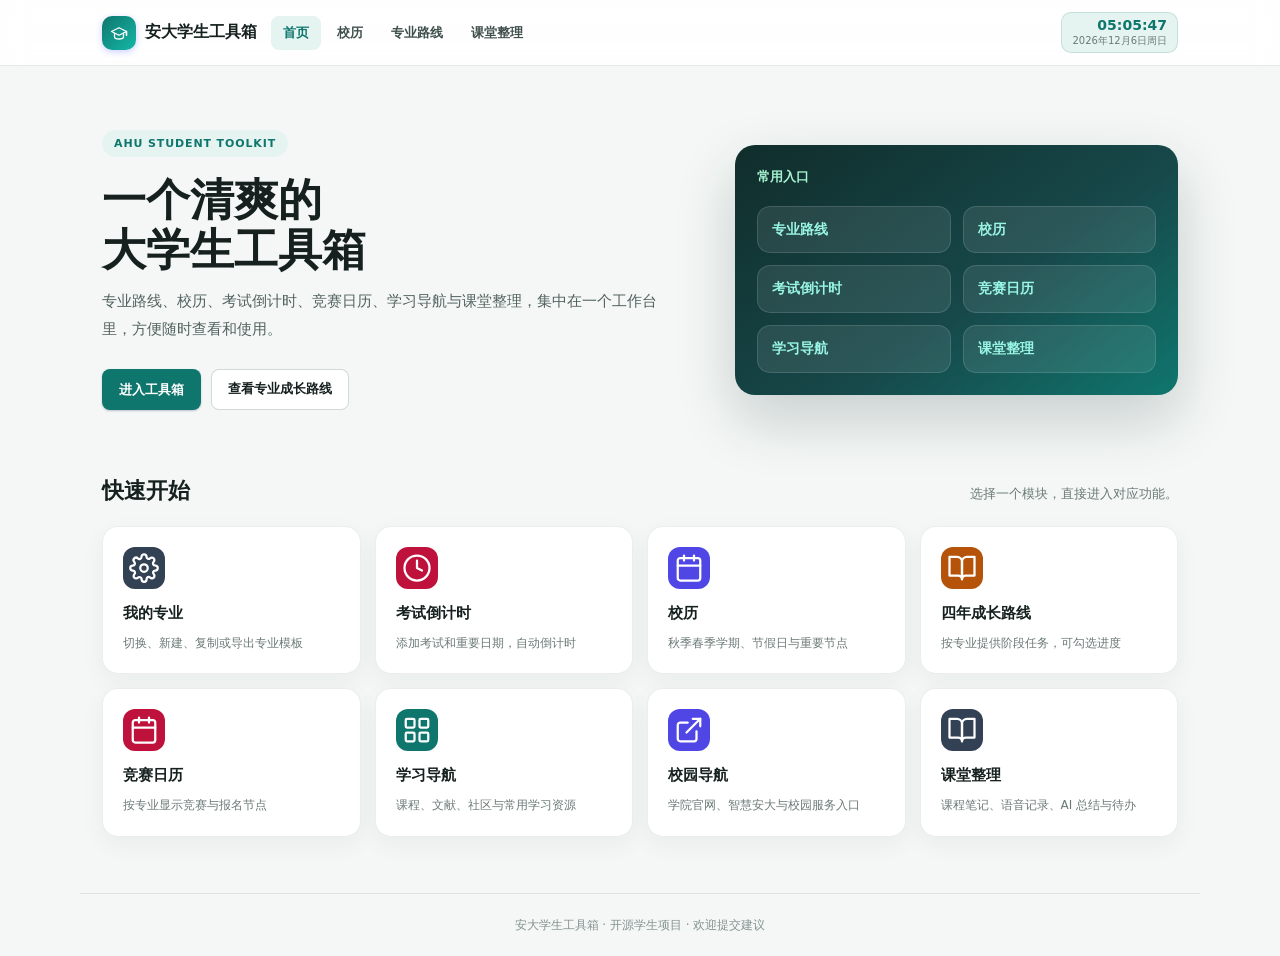
==== commit df41e6b1: "fix: 修复导航点击被拖拽逻辑拦截" ====
--- a/index.html
+++ b/index.html
@@ -582,37 +582,36 @@
   (function () {
     var nav = document.querySelector('.home-links');
     if (!nav) return;
-    var dragging = false;
-    var moved = false;
-    var startX = 0;
-    var startScroll = 0;
+    var dragging = false;
+    var moved = false;
+    var startX = 0;
+    var startScroll = 0;
 
     nav.addEventListener('pointerdown', function (event) {
       if (event.pointerType === 'touch' || (event.pointerType === 'mouse' && event.button !== 0)) return;
-      dragging = true;
-      moved = false;
-      startX = event.clientX;
-      startScroll = nav.scrollLeft;
-      if (nav.setPointerCapture) nav.setPointerCapture(event.pointerId);
-    });
-
-    nav.addEventListener('pointermove', function (event) {
-      if (!dragging) return;
-      var distance = event.clientX - startX;
-      if (Math.abs(distance) > 4) {
-        moved = true;
-        nav.scrollLeft = startScroll - distance;
-        event.preventDefault();
-      }
-    });
+      dragging = true;
+      moved = false;
+      startX = event.clientX;
+      startScroll = nav.scrollLeft;
+    });
+
+    function onPointerMove(event) {
+      if (!dragging) return;
+      var distance = event.clientX - startX;
+      if (Math.abs(distance) > 4) {
+        moved = true;
+        nav.scrollLeft = startScroll - distance;
+        event.preventDefault();
+      }
+    }
 
     function endDrag() {
       dragging = false;
     }
 
-    nav.addEventListener('pointerup', endDrag);
-    nav.addEventListener('pointercancel', endDrag);
-    nav.addEventListener('pointerleave', endDrag);
+    window.addEventListener('pointermove', onPointerMove, { passive: false });
+    window.addEventListener('pointerup', endDrag);
+    window.addEventListener('pointercancel', endDrag);
     nav.addEventListener('click', function (event) {
       if (moved) {
         event.preventDefault();
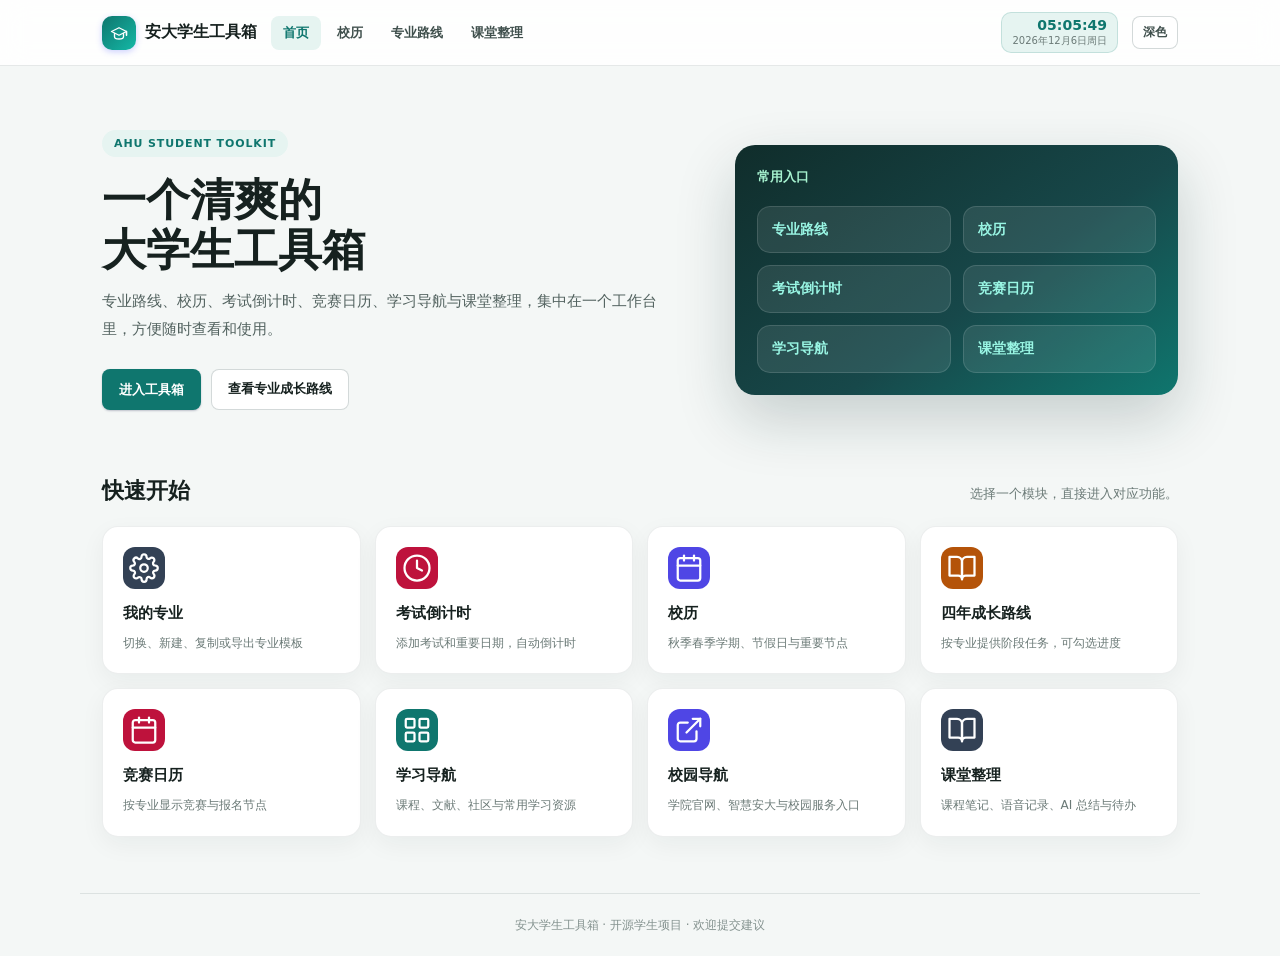
==== commit 9b7b61ac: "feat: 首页支持深色模式并同步主题" ====
--- a/index.html
+++ b/index.html
@@ -4,8 +4,9 @@
 <meta charset="UTF-8">
 <meta http-equiv="x-dns-prefetch-control" content="off">
 <meta http-equiv="Cache-Control" content="no-cache, no-store, must-revalidate">
-<meta name="viewport" content="width=device-width, initial-scale=1.0">
-<meta name="theme-color" content="#0f2e2d">
+<meta name="viewport" content="width=device-width, initial-scale=1.0">
+<meta name="theme-color" content="#0f2e2d">
+<script>(function(){try{var d=localStorage.getItem('dark_mode')==='true';document.documentElement.dataset.theme=d?'dark':'light';var m=document.querySelector('meta[name="theme-color"]');if(m)m.content=d?'#0d0e13':'#0f2e2d';}catch(e){}})();</script>
 <meta name="description" content="安大学生工具箱：专业路线、校历、考试倒计时、竞赛日历、学习导航与课堂整理。">
 <title>安大学生工具箱</title>
 <link rel="canonical" href="https://lkx478482771-star.github.io/classroom-tool/">
@@ -18,18 +19,26 @@
 <link rel="icon" href="assets/favicon.svg" type="image/svg+xml">
 <link rel="stylesheet" href="assets/app.css">
 <style>
-  :root {
-    --home-bg: #f4f7f6;
-    --home-ink: #16211f;
-    --home-teal: #0f766e;
-    --home-teal-2: #14b8a6;
-    --home-soft: #e6f4f1;
-  }
-
-  body.home-page {
-    background: var(--home-bg);
-    color: var(--home-ink);
-  }
+  :root {
+    --home-bg: #f4f7f6;
+    --home-ink: #16211f;
+    --home-teal: #0f766e;
+    --home-teal-2: #14b8a6;
+    --home-soft: #e6f4f1;
+  }
+
+  html[data-theme="dark"] {
+    --home-bg: #0d0e13;
+    --home-ink: #e8f3f1;
+    --home-teal: #2dd4bf;
+    --home-teal-2: #14b8a6;
+    --home-soft: #12302d;
+  }
+
+  body.home-page {
+    background: var(--home-bg);
+    color: var(--home-ink);
+  }
 
   .home-header {
     position: sticky;
@@ -108,7 +117,7 @@
     text-decoration: none;
   }
 
-  .home-clock {
+  .home-clock {
     display: flex;
     flex-direction: column;
     align-items: flex-end;
@@ -225,6 +234,83 @@
     display: grid;
     grid-template-columns: repeat(2, minmax(0, 1fr));
     gap: 12px;
+  }
+
+  .theme-toggle {
+    padding: 6px 10px;
+    border-radius: 8px;
+    border: 1px solid rgba(15, 46, 45, 0.18);
+    background: #fff;
+    color: #3f4f4c;
+    font-size: 12px;
+    font-weight: 650;
+    white-space: nowrap;
+  }
+
+  .theme-toggle:hover {
+    border-color: rgba(15, 118, 110, 0.45);
+    color: var(--home-teal);
+  }
+
+  html[data-theme="dark"] .home-header {
+    background: rgba(13, 14, 19, 0.9);
+    border-bottom-color: rgba(255, 255, 255, 0.1);
+  }
+
+  html[data-theme="dark"] .home-links a {
+    color: #a9b8b5;
+  }
+
+  html[data-theme="dark"] .home-links a:hover,
+  html[data-theme="dark"] .home-links a.active {
+    color: #5eead4;
+    background: #12302d;
+  }
+
+  html[data-theme="dark"] .home-clock {
+    background: #12302d;
+    border-color: rgba(45, 212, 191, 0.2);
+  }
+
+  html[data-theme="dark"] .home-clock #homeClockTime {
+    color: #5eead4;
+  }
+
+  html[data-theme="dark"] .home-clock #homeClockDate {
+    color: #8fa39f;
+  }
+
+  html[data-theme="dark"] .theme-toggle {
+    background: #15171f;
+    border-color: rgba(255, 255, 255, 0.15);
+    color: #a9b8b5;
+  }
+
+  html[data-theme="dark"] .module-card {
+    background: #15171f;
+    border-color: rgba(255, 255, 255, 0.08);
+    color: var(--home-ink);
+    box-shadow: 0 8px 24px rgba(0, 0, 0, 0.3);
+  }
+
+  html[data-theme="dark"] .module-card:hover {
+    border-color: rgba(45, 212, 191, 0.35);
+    box-shadow: 0 16px 34px rgba(0, 0, 0, 0.4);
+  }
+
+  html[data-theme="dark"] .module-card p,
+  html[data-theme="dark"] .module-head p {
+    color: #9fb0ac;
+  }
+
+  html[data-theme="dark"] .home-footer {
+    border-top-color: rgba(255, 255, 255, 0.1);
+    color: #71827e;
+  }
+
+  html[data-theme="dark"] .hero-panel-rows > div {
+    background: rgba(255, 255, 255, 0.08);
+    border-color: rgba(255, 255, 255, 0.12);
   }
 
   .hero-panel-rows > div {
@@ -477,12 +563,13 @@
       <a href="student-toolkit.html#major">专业路线</a>
       <a href="classroom.html">课堂整理</a>
     </nav>
-    <div class="home-clock" aria-label="当前时间">
-      <span id="homeClockTime">00:00:00</span>
-      <span id="homeClockDate">--</span>
-    </div>
-  </div>
-</header>
+    <div class="home-clock" aria-label="当前时间">
+      <span id="homeClockTime">00:00:00</span>
+      <span id="homeClockDate">--</span>
+    </div>
+    <button type="button" class="theme-toggle" id="themeToggle" aria-label="切换深色模式">深色</button>
+  </div>
+</header>
 
 <main id="main-content">
   <section class="hero">
@@ -576,10 +663,32 @@
     }
     updateHomeClock();
     setInterval(updateHomeClock, 1000);
-  })();
-</script>
-<script>
-  (function () {
+  })();
+</script>
+<script>
+  (function () {
+    var key = 'dark_mode';
+    var button = document.getElementById('themeToggle');
+    function apply(dark) {
+      document.documentElement.dataset.theme = dark ? 'dark' : 'light';
+      if (button) button.textContent = dark ? '浅色' : '深色';
+      var meta = document.querySelector('meta[name="theme-color"]');
+      if (meta) meta.content = dark ? '#0d0e13' : '#0f2e2d';
+    }
+    var dark = false;
+    try { dark = localStorage.getItem(key) === 'true'; } catch (err) {}
+    apply(dark);
+    if (button) {
+      button.addEventListener('click', function () {
+        dark = !dark;
+        try { localStorage.setItem(key, dark ? 'true' : 'false'); } catch (err) {}
+        apply(dark);
+      });
+    }
+  })();
+</script>
+<script>
+  (function () {
     var nav = document.querySelector('.home-links');
     if (!nav) return;
     var dragging = false;
--- a/assets/app.css
+++ b/assets/app.css
@@ -1262,14 +1262,37 @@
   color: var(--accent);
 }
 
-.result-actions {
-  display: flex;
-  gap: 8px;
-  margin-top: 14px;
-  flex-wrap: wrap;
-}
-
-.table-wrap {
+.result-actions {
+  display: flex;
+  gap: 8px;
+  margin-top: 14px;
+  flex-wrap: wrap;
+}
+
+.backup-status {
+  margin-top: 12px;
+  padding: 10px 12px;
+  border: 1px solid var(--border);
+  border-radius: var(--radius-sm);
+  background: var(--surface-2);
+  color: var(--text-2);
+  font-size: 12px;
+  line-height: 1.5;
+}
+
+.backup-status.warn {
+  border-color: var(--warn);
+  background: var(--warn-soft);
+  color: var(--warn);
+}
+
+.backup-status.ok {
+  border-color: var(--ok);
+  background: var(--ok-soft);
+  color: var(--ok);
+}
+
+.table-wrap {
   overflow-x: auto;
 }
 
@@ -1652,11 +1675,29 @@
   color: var(--accent);
 }
 
-.tool-link:hover {
-  text-decoration: underline;
-}
-
-.tool-desc {
+.tool-link:hover {
+  text-decoration: underline;
+}
+
+.tool-link-group {
+  display: flex;
+  flex-wrap: wrap;
+  align-items: center;
+  gap: 6px 12px;
+}
+
+.tool-link-group .tool-link {
+  font-size: 12px;
+}
+
+.nav-subtitle {
+  margin: 14px 0 8px;
+  font-size: 12px;
+  font-weight: 700;
+  color: var(--text-2);
+}
+
+.tool-desc {
   flex-basis: 100%;
   font-size: 12.5px;
   color: var(--text-3);
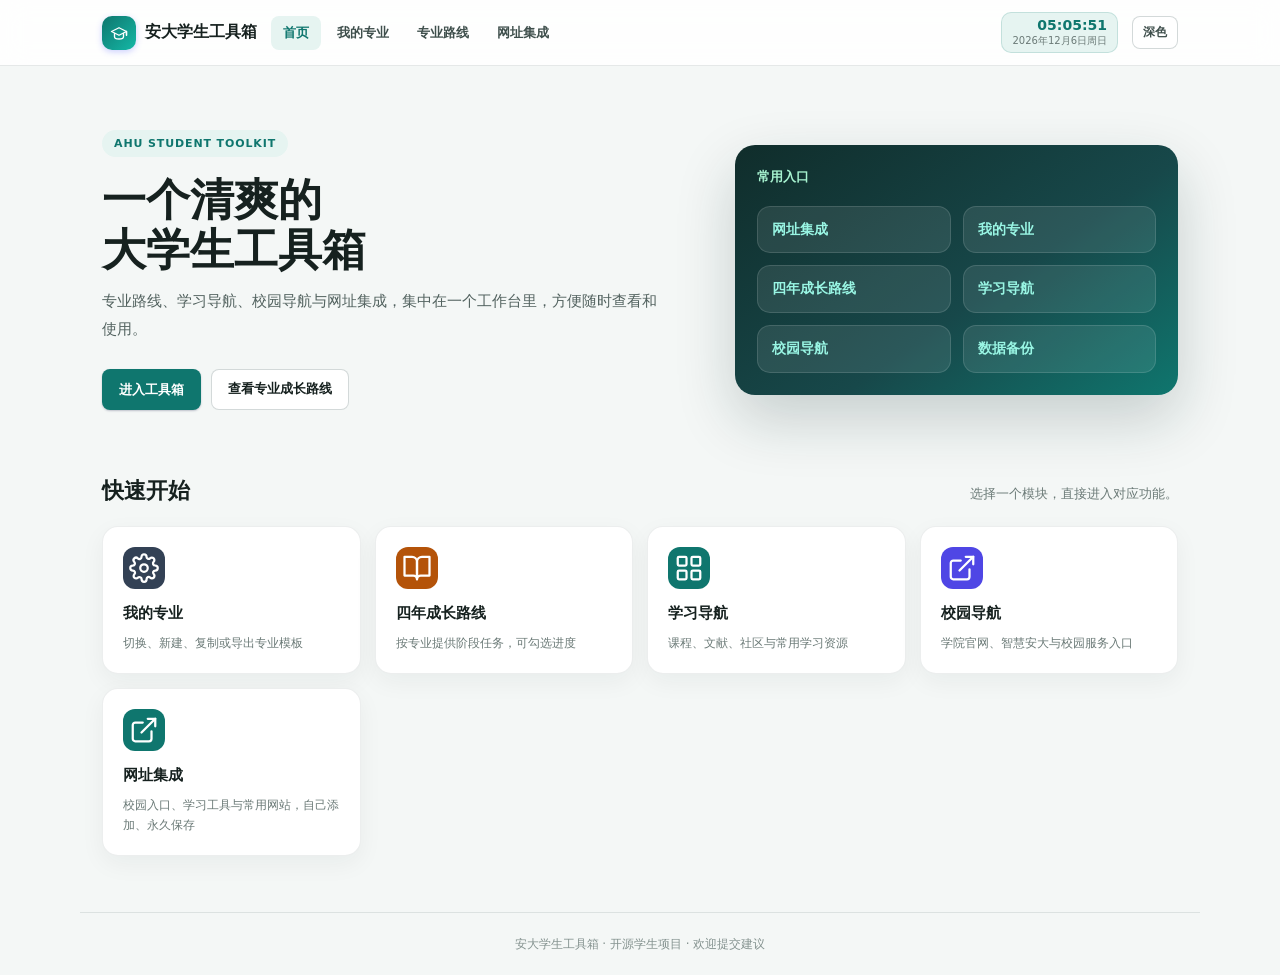
==== commit b3fae188: "refactor: 精简为专业路线/导航/网址集成，移除课表、倒计时、提醒、校历、竞赛与课堂整理 - 删除 classroom.html 及 index/sw/sitemap 中的引用 - stude" ====
--- a/index.html
+++ b/index.html
@@ -1,4 +1,4 @@
-<!DOCTYPE html>
+﻿<!DOCTYPE html>
 <html lang="zh-CN" data-theme="light">
 <head>
 <meta charset="UTF-8">
@@ -7,12 +7,12 @@
 <meta name="viewport" content="width=device-width, initial-scale=1.0">
 <meta name="theme-color" content="#0f2e2d">
 <script>(function(){try{var d=localStorage.getItem('dark_mode')==='true';document.documentElement.dataset.theme=d?'dark':'light';var m=document.querySelector('meta[name="theme-color"]');if(m)m.content=d?'#0d0e13':'#0f2e2d';}catch(e){}})();</script>
-<meta name="description" content="安大学生工具箱：专业路线、校历、考试倒计时、竞赛日历、学习导航与课堂整理。">
+<meta name="description" content="安大学生工具箱：专业成长路线、学习导航、网址集成与数据备份。">
 <title>安大学生工具箱</title>
 <link rel="canonical" href="https://lkx478482771-star.github.io/classroom-tool/">
 <meta property="og:type" content="website">
 <meta property="og:title" content="安大学生工具箱">
-<meta property="og:description" content="安大学生工具箱：专业路线、校历、考试倒计时、竞赛日历、学习导航与课堂整理。">
+<meta property="og:description" content="安大学生工具箱：专业成长路线、学习导航、网址集成与数据备份。">
 <meta property="og:url" content="https://lkx478482771-star.github.io/classroom-tool/">
 <meta property="og:site_name" content="安大学生工具箱">
 <meta name="twitter:card" content="summary">
@@ -559,9 +559,9 @@
     </a>
     <nav class="home-links" aria-label="首页导航">
       <a href="index.html" class="active" aria-current="page">首页</a>
-      <a href="student-toolkit.html#calendar">校历</a>
+      <a href="student-toolkit.html#majorManager">我的专业</a>
       <a href="student-toolkit.html#major">专业路线</a>
-      <a href="classroom.html">课堂整理</a>
+      <a href="links.html">网址集成</a>
     </nav>
     <div class="home-clock" aria-label="当前时间">
       <span id="homeClockTime">00:00:00</span>
@@ -576,7 +576,7 @@
     <div>
       <span class="hero-kicker">AHU STUDENT TOOLKIT</span>
       <h1>一个清爽的<br>大学生工具箱</h1>
-      <p>专业路线、校历、考试倒计时、竞赛日历、学习导航与课堂整理，集中在一个工作台里，方便随时查看和使用。</p>
+      <p>专业路线、学习导航、校园导航与网址集成，集中在一个工作台里，方便随时查看和使用。</p>
       <div class="hero-actions">
         <a class="btn btn-primary" href="student-toolkit.html#home">进入工具箱</a>
         <a class="btn-ghost-light" href="student-toolkit.html#major">查看专业成长路线</a>
@@ -586,12 +586,12 @@
       <div class="hero-panel">
         <div class="hero-panel-head">常用入口</div>
         <div class="hero-panel-rows">
-          <div><strong>专业路线</strong></div>
-          <div><strong>校历</strong></div>
-          <div><strong>考试倒计时</strong></div>
-          <div><strong>竞赛日历</strong></div>
+          <div><strong>网址集成</strong></div>
+          <div><strong>我的专业</strong></div>
+          <div><strong>四年成长路线</strong></div>
           <div><strong>学习导航</strong></div>
-          <div><strong>课堂整理</strong></div>
+          <div><strong>校园导航</strong></div>
+          <div><strong>数据备份</strong></div>
         </div>
       </div>
     </div>
@@ -608,25 +608,10 @@
         <h3>我的专业</h3>
         <p>切换、新建、复制或导出专业模板</p>
       </a>
-      <a class="module-card" href="student-toolkit.html#countdown">
-        <span class="card-icon rose"><svg class="icon icon-xl"><use href="#icon-clock"></use></svg></span>
-        <h3>考试倒计时</h3>
-        <p>添加考试和重要日期，自动倒计时</p>
-      </a>
-      <a class="module-card" href="student-toolkit.html#calendar">
-        <span class="card-icon indigo"><svg class="icon icon-xl"><use href="#icon-calendar"></use></svg></span>
-        <h3>校历</h3>
-        <p>秋季春季学期、节假日与重要节点</p>
-      </a>
       <a class="module-card" href="student-toolkit.html#major">
         <span class="card-icon amber"><svg class="icon icon-xl"><use href="#icon-book"></use></svg></span>
         <h3>四年成长路线</h3>
         <p>按专业提供阶段任务，可勾选进度</p>
-      </a>
-      <a class="module-card" href="student-toolkit.html#contest">
-        <span class="card-icon rose"><svg class="icon icon-xl"><use href="#icon-calendar"></use></svg></span>
-        <h3>竞赛日历</h3>
-        <p>按专业显示竞赛与报名节点</p>
       </a>
       <a class="module-card" href="student-toolkit.html#tools">
         <span class="card-icon teal"><svg class="icon icon-xl"><use href="#icon-toolkit"></use></svg></span>
@@ -637,11 +622,11 @@
         <span class="card-icon indigo"><svg class="icon icon-xl"><use href="#icon-external"></use></svg></span>
         <h3>校园导航</h3>
         <p>学院官网、智慧安大与校园服务入口</p>
-      </a>
-      <a class="module-card" href="classroom.html">
-        <span class="card-icon slate"><svg class="icon icon-xl"><use href="#icon-book"></use></svg></span>
-        <h3>课堂整理</h3>
-        <p>课程笔记、语音记录、AI 总结与待办</p>
+      </a>
+      <a class="module-card" href="links.html">
+        <span class="card-icon teal"><svg class="icon icon-xl"><use href="#icon-external"></use></svg></span>
+        <h3>网址集成</h3>
+        <p>校园入口、学习工具与常用网站，自己添加、永久保存</p>
       </a>
     </div>
   </section>
--- a/assets/app.css
+++ b/assets/app.css
@@ -446,12 +446,26 @@
   border-radius: var(--radius-sm);
 }
 
-.modal-close:hover {
-  background: var(--surface-3);
-  color: var(--text);
-}
-
-/* ---------- Tabs ---------- */
+.modal-close:hover {
+  background: var(--surface-3);
+  color: var(--text);
+}
+
+.welcome-list {
+  margin: 0;
+  padding-left: 18px;
+  display: grid;
+  gap: 8px;
+  font-size: 13px;
+  color: var(--text-2);
+  line-height: 1.6;
+}
+
+.welcome-list strong {
+  color: var(--text);
+}
+
+/* ---------- Tabs ---------- */
 .tabs {
   display: flex;
   gap: 4px;
@@ -1292,6 +1306,170 @@
   color: var(--ok);
 }
 
+.search-results {
+  margin-top: 12px;
+  display: grid;
+  gap: 8px;
+}
+
+.search-item {
+  padding: 10px 12px;
+  border: 1px solid var(--border);
+  border-radius: var(--radius-sm);
+  background: var(--surface-2);
+}
+
+.search-item-head {
+  display: flex;
+  align-items: center;
+  justify-content: space-between;
+  gap: 10px;
+  flex-wrap: wrap;
+}
+
+.search-item-title {
+  font-size: 13px;
+  font-weight: 700;
+  color: var(--text);
+}
+
+.search-item-meta {
+  font-size: 10px;
+  color: var(--text-3);
+}
+
+.search-item-desc {
+  margin-top: 5px;
+  font-size: 12px;
+  color: var(--text-2);
+  line-height: 1.55;
+}
+
+.search-item-actions {
+  margin-top: 7px;
+  display: flex;
+  gap: 8px;
+  flex-wrap: wrap;
+}
+
+.search-item-actions a,
+.search-item-actions button {
+  font-size: 11px;
+}
+
+.search-empty {
+  padding: 12px;
+  border: 1px dashed var(--border);
+  border-radius: var(--radius-sm);
+  color: var(--text-3);
+  font-size: 12px;
+}
+
+.reminder-item {
+  display: flex;
+  align-items: center;
+  gap: 8px;
+  flex-wrap: wrap;
+  margin-bottom: 8px;
+  padding: 10px 12px;
+  border: 1px solid var(--border);
+  border-radius: var(--radius-sm);
+  background: var(--surface-2);
+}
+
+.reminder-item.overdue {
+  border-color: var(--danger);
+  background: var(--danger-soft);
+}
+
+.reminder-item.soon {
+  border-color: var(--warn);
+  background: var(--warn-soft);
+}
+
+.reminder-type {
+  padding: 2px 7px;
+  border-radius: 999px;
+  background: var(--accent-soft);
+  color: var(--accent);
+  font-size: 10px;
+  font-weight: 650;
+}
+
+.reminder-title {
+  flex: 1;
+  min-width: 0;
+  color: var(--text);
+  font-size: 12.5px;
+  font-weight: 650;
+}
+
+.reminder-date {
+  color: var(--text-3);
+  font-size: 10px;
+  white-space: nowrap;
+}
+
+.reminder-item .btn {
+  padding: 3px 8px;
+  font-size: 10px;
+}
+
+.timetable-today {
+  margin: 14px 0 12px;
+  padding: 10px 12px;
+  border: 1px solid var(--accent);
+  border-radius: var(--radius-sm);
+  background: var(--accent-soft);
+}
+
+.timetable-day {
+  margin-bottom: 10px;
+  padding: 10px 12px;
+  border: 1px solid var(--border);
+  border-radius: var(--radius-sm);
+  background: var(--surface-2);
+}
+
+.timetable-day h4,
+.timetable-today h4 {
+  margin: 0 0 8px;
+  color: var(--accent);
+  font-size: 12px;
+}
+
+.timetable-course {
+  display: flex;
+  align-items: center;
+  gap: 8px;
+  flex-wrap: wrap;
+  padding: 7px 0;
+  border-top: 1px solid var(--border);
+}
+
+.timetable-course:first-of-type {
+  border-top: none;
+}
+
+.timetable-course-name {
+  flex: 1;
+  min-width: 0;
+  color: var(--text);
+  font-size: 12.5px;
+  font-weight: 650;
+}
+
+.timetable-course-meta {
+  color: var(--text-3);
+  font-size: 10px;
+  white-space: nowrap;
+}
+
+.timetable-course .btn {
+  padding: 2px 7px;
+  font-size: 10px;
+}
+
 .table-wrap {
   overflow-x: auto;
 }
@@ -1641,9 +1819,26 @@
 
 .tl-ev .tg.ti { background: var(--accent-soft); color: var(--accent); }
 .tl-ev .tg.th { background: var(--danger-soft); color: var(--danger); }
-.tl-ev .tg.te { background: var(--warn-soft); color: var(--warn); }
-
-.tool-card {
+.tl-ev .tg.te { background: var(--warn-soft); color: var(--warn); }
+
+.tl-add {
+  margin-left: auto;
+  padding: 3px 8px;
+  border: 1px solid var(--border-strong);
+  border-radius: 6px;
+  background: var(--surface);
+  color: var(--text-2);
+  font-size: 10px;
+  font-weight: 650;
+  white-space: nowrap;
+}
+
+.tl-add:hover {
+  border-color: var(--accent);
+  color: var(--accent);
+}
+
+.tool-card {
   display: flex;
   align-items: center;
   gap: 10px;
@@ -1858,12 +2053,159 @@
   flex-shrink: 0;
 }
 
-.road-list label.done span {
-  text-decoration: line-through;
-  color: var(--text-3);
-}
-
-.calc-grid {
+.road-list label.done span {
+  text-decoration: line-through;
+  color: var(--text-3);
+}
+
+.road-item {
+  display: flex;
+  align-items: flex-start;
+  gap: 8px;
+  flex-wrap: wrap;
+}
+
+.road-item > label {
+  flex: 1;
+  min-width: 0;
+}
+
+.task-badges {
+  display: flex;
+  flex-basis: 100%;
+  flex-wrap: wrap;
+  gap: 4px;
+  margin-left: 23px;
+}
+
+.task-badge {
+  padding: 1px 6px;
+  border-radius: 999px;
+  background: var(--surface-3);
+  color: var(--text-3);
+  font-size: 9px;
+  font-weight: 650;
+  text-decoration: none;
+}
+
+.task-badge.high,
+.task-badge.overdue {
+  background: var(--danger-soft);
+  color: var(--danger);
+}
+
+.task-badge.medium {
+  background: var(--warn-soft);
+  color: var(--warn);
+}
+
+.task-badge.low {
+  background: var(--ok-soft);
+  color: var(--ok);
+}
+
+.task-badge.due,
+.task-badge.link {
+  background: var(--accent-soft);
+  color: var(--accent);
+}
+
+.task-badge.note {
+  background: var(--surface-3);
+  color: var(--text-2);
+}
+
+.task-badge.active {
+  background: var(--accent-soft);
+  color: var(--accent);
+}
+
+.task-badge.paused {
+  background: var(--warn-soft);
+  color: var(--warn);
+}
+
+.task-badge.skipped {
+  background: var(--surface-3);
+  color: var(--text-3);
+  text-decoration: line-through;
+}
+
+.task-meta-btn {
+  border: none;
+  background: transparent;
+  color: var(--text-3);
+  padding: 2px 4px;
+  font-size: 10px;
+  white-space: nowrap;
+}
+
+.task-meta-btn:hover {
+  color: var(--accent);
+}
+
+.road-filters {
+  display: flex;
+  flex-wrap: wrap;
+  gap: 6px;
+  margin: 0 0 12px;
+}
+
+.road-filter {
+  padding: 5px 10px;
+  border: 1px solid var(--border);
+  border-radius: 999px;
+  background: var(--surface);
+  color: var(--text-2);
+  font-size: 11px;
+  font-weight: 650;
+}
+
+.road-filter.active {
+  border-color: var(--accent);
+  background: var(--accent-soft);
+  color: var(--accent);
+}
+
+.road-summary {
+  display: flex;
+  flex-wrap: wrap;
+  gap: 6px;
+  margin-bottom: 12px;
+}
+
+.road-summary span {
+  padding: 5px 9px;
+  border: 1px solid var(--border);
+  border-radius: 6px;
+  background: var(--surface-2);
+  color: var(--text-2);
+  font-size: 11px;
+}
+
+.road-summary span.warn {
+  border-color: var(--warn);
+  background: var(--warn-soft);
+  color: var(--warn);
+}
+
+.road-stage.lagging {
+  border-color: var(--warn);
+}
+
+.stage-progress {
+  margin-left: auto;
+  color: var(--text-3);
+  font-size: 10px;
+  white-space: nowrap;
+}
+
+.stage-progress.warn {
+  color: var(--warn);
+  font-weight: 650;
+}
+
+.calc-grid {
   display: grid;
   grid-template-columns: repeat(auto-fit, minmax(250px, 1fr));
   gap: 14px;
@@ -1968,14 +2310,46 @@
   line-height: 1.4;
 }
 
-.contest-note {
-  margin: 0;
-  font-size: 12px;
-  color: var(--text-3);
-  line-height: 1.5;
-}
-
-.contest-card .btn {
+.contest-note {
+  margin: 0;
+  font-size: 12px;
+  color: var(--text-3);
+  line-height: 1.5;
+}
+
+.contest-milestones {
+  display: flex;
+  flex-wrap: wrap;
+  gap: 6px;
+}
+
+.contest-milestone {
+  padding: 3px 8px;
+  border: 1px solid var(--border-strong);
+  border-radius: 999px;
+  background: var(--surface);
+  color: var(--text-2);
+  font-size: 10px;
+  font-weight: 650;
+}
+
+.contest-milestone:hover {
+  border-color: var(--accent);
+  color: var(--accent);
+}
+
+.contest-actions {
+  display: flex;
+  flex-wrap: wrap;
+  gap: 6px;
+  margin-top: auto;
+}
+
+.contest-actions .btn {
+  margin-top: 0;
+}
+
+.contest-card .btn {
   align-self: flex-start;
   margin-top: auto;
 }
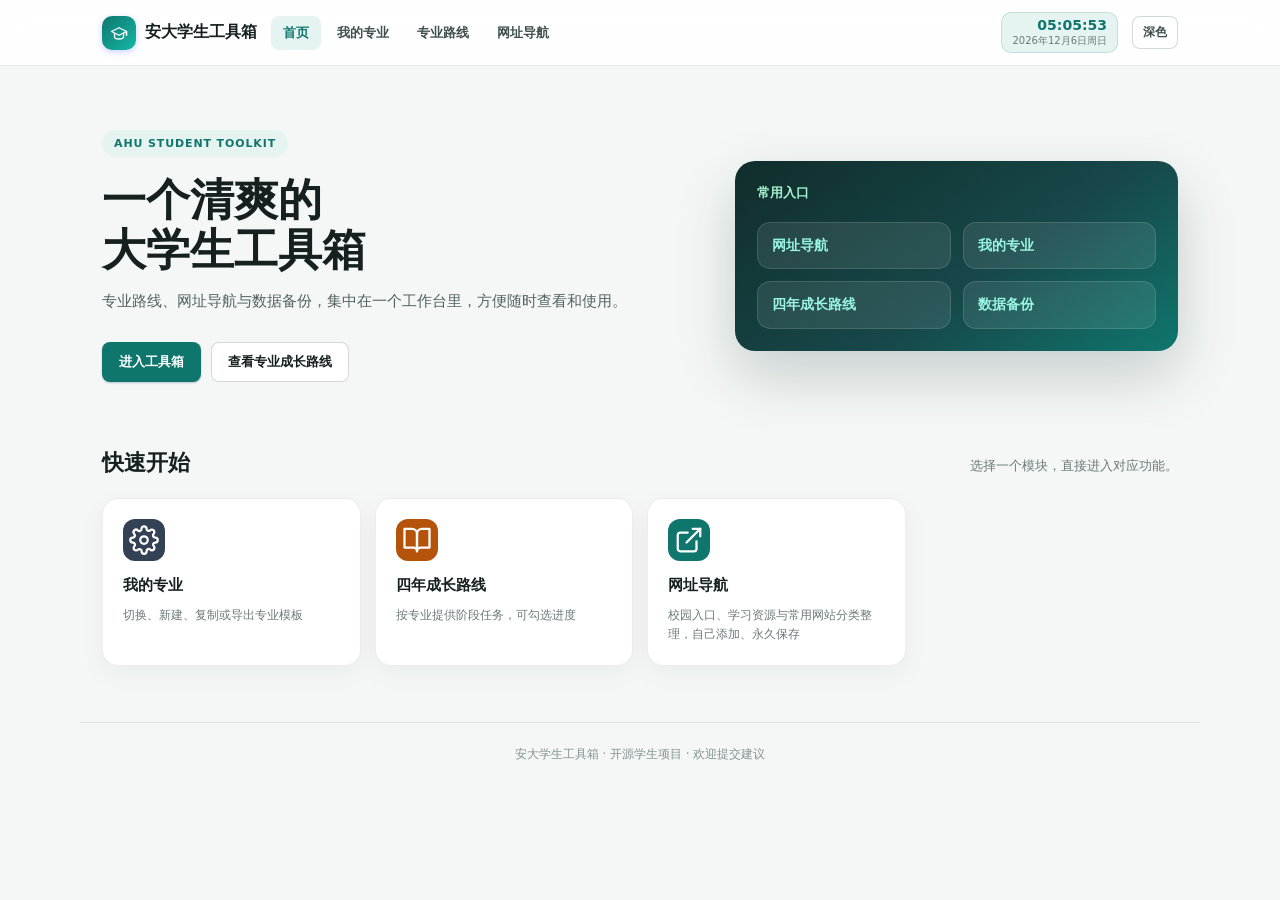
==== commit 2beab8e1: "feat: 合并学习导航、校园导航与网址集成为统一的网址导航（7 个分类，69 个入口，旧数据自动迁移）" ====
--- a/index.html
+++ b/index.html
@@ -1,24 +1,24 @@
-﻿<!DOCTYPE html>
-<html lang="zh-CN" data-theme="light">
-<head>
-<meta charset="UTF-8">
-<meta http-equiv="x-dns-prefetch-control" content="off">
-<meta http-equiv="Cache-Control" content="no-cache, no-store, must-revalidate">
+﻿<!DOCTYPE html>
+<html lang="zh-CN" data-theme="light">
+<head>
+<meta charset="UTF-8">
+<meta http-equiv="x-dns-prefetch-control" content="off">
+<meta http-equiv="Cache-Control" content="no-cache, no-store, must-revalidate">
 <meta name="viewport" content="width=device-width, initial-scale=1.0">
 <meta name="theme-color" content="#0f2e2d">
 <script>(function(){try{var d=localStorage.getItem('dark_mode')==='true';document.documentElement.dataset.theme=d?'dark':'light';var m=document.querySelector('meta[name="theme-color"]');if(m)m.content=d?'#0d0e13':'#0f2e2d';}catch(e){}})();</script>
-<meta name="description" content="安大学生工具箱：专业成长路线、学习导航、网址集成与数据备份。">
-<title>安大学生工具箱</title>
-<link rel="canonical" href="https://lkx478482771-star.github.io/classroom-tool/">
-<meta property="og:type" content="website">
-<meta property="og:title" content="安大学生工具箱">
-<meta property="og:description" content="安大学生工具箱：专业成长路线、学习导航、网址集成与数据备份。">
-<meta property="og:url" content="https://lkx478482771-star.github.io/classroom-tool/">
-<meta property="og:site_name" content="安大学生工具箱">
-<meta name="twitter:card" content="summary">
-<link rel="icon" href="assets/favicon.svg" type="image/svg+xml">
-<link rel="stylesheet" href="assets/app.css">
-<style>
+<meta name="description" content="安大学生工具箱：专业成长路线、网址导航与数据备份。">
+<title>安大学生工具箱</title>
+<link rel="canonical" href="https://lkx478482771-star.github.io/classroom-tool/">
+<meta property="og:type" content="website">
+<meta property="og:title" content="安大学生工具箱">
+<meta property="og:description" content="安大学生工具箱：专业成长路线、网址导航与数据备份。">
+<meta property="og:url" content="https://lkx478482771-star.github.io/classroom-tool/">
+<meta property="og:site_name" content="安大学生工具箱">
+<meta name="twitter:card" content="summary">
+<link rel="icon" href="assets/favicon.svg" type="image/svg+xml">
+<link rel="stylesheet" href="assets/app.css">
+<style>
   :root {
     --home-bg: #f4f7f6;
     --home-ink: #16211f;
@@ -39,197 +39,197 @@
     background: var(--home-bg);
     color: var(--home-ink);
   }
-
-  .home-header {
-    position: sticky;
-    top: 0;
-    z-index: 40;
-    background: rgba(255, 255, 255, 0.88);
-    backdrop-filter: blur(14px);
-    -webkit-backdrop-filter: blur(14px);
-    border-bottom: 1px solid rgba(15, 46, 45, 0.1);
-  }
-
-  .home-nav {
-    max-width: 1120px;
-    margin: 0 auto;
-    padding: 12px 22px;
-    display: flex;
-    align-items: center;
-    justify-content: space-between;
-    gap: 14px;
-  }
-
-  .brand {
-    display: inline-flex;
-    align-items: center;
-    gap: 9px;
-    color: var(--home-ink);
-    font-weight: 800;
-    font-size: 16px;
-    text-decoration: none;
-  }
-
-  .brand-mark {
-    width: 34px;
-    height: 34px;
-    display: inline-flex;
-    align-items: center;
-    justify-content: center;
-    border-radius: 10px;
-    background: linear-gradient(135deg, #0f766e, #14b8a6);
-    color: #fff;
-  }
-
-  .home-links {
-    display: flex;
-    align-items: center;
-    gap: 4px;
-    min-width: 0;
-    flex: 1 1 auto;
-    overflow-x: auto;
-    overflow-y: hidden;
-    -webkit-overflow-scrolling: touch;
-    scrollbar-width: thin;
-    overscroll-behavior-x: contain;
-    cursor: grab;
-  }
-
-  .home-links:active {
-    cursor: grabbing;
-  }
-
-  .home-links a {
-    flex: 0 0 auto;
-    padding: 7px 12px;
-    border-radius: 8px;
-    font-size: 13px;
-    font-weight: 650;
-    color: #3f4f4c;
-    white-space: nowrap;
-    text-decoration: none;
-  }
-
-  .home-links a:hover,
-  .home-links a.active {
-    color: var(--home-teal);
-    background: var(--home-soft);
-    text-decoration: none;
-  }
-
+
+  .home-header {
+    position: sticky;
+    top: 0;
+    z-index: 40;
+    background: rgba(255, 255, 255, 0.88);
+    backdrop-filter: blur(14px);
+    -webkit-backdrop-filter: blur(14px);
+    border-bottom: 1px solid rgba(15, 46, 45, 0.1);
+  }
+
+  .home-nav {
+    max-width: 1120px;
+    margin: 0 auto;
+    padding: 12px 22px;
+    display: flex;
+    align-items: center;
+    justify-content: space-between;
+    gap: 14px;
+  }
+
+  .brand {
+    display: inline-flex;
+    align-items: center;
+    gap: 9px;
+    color: var(--home-ink);
+    font-weight: 800;
+    font-size: 16px;
+    text-decoration: none;
+  }
+
+  .brand-mark {
+    width: 34px;
+    height: 34px;
+    display: inline-flex;
+    align-items: center;
+    justify-content: center;
+    border-radius: 10px;
+    background: linear-gradient(135deg, #0f766e, #14b8a6);
+    color: #fff;
+  }
+
+  .home-links {
+    display: flex;
+    align-items: center;
+    gap: 4px;
+    min-width: 0;
+    flex: 1 1 auto;
+    overflow-x: auto;
+    overflow-y: hidden;
+    -webkit-overflow-scrolling: touch;
+    scrollbar-width: thin;
+    overscroll-behavior-x: contain;
+    cursor: grab;
+  }
+
+  .home-links:active {
+    cursor: grabbing;
+  }
+
+  .home-links a {
+    flex: 0 0 auto;
+    padding: 7px 12px;
+    border-radius: 8px;
+    font-size: 13px;
+    font-weight: 650;
+    color: #3f4f4c;
+    white-space: nowrap;
+    text-decoration: none;
+  }
+
+  .home-links a:hover,
+  .home-links a.active {
+    color: var(--home-teal);
+    background: var(--home-soft);
+    text-decoration: none;
+  }
+
   .home-clock {
-    display: flex;
-    flex-direction: column;
-    align-items: flex-end;
-    gap: 2px;
-    padding: 5px 10px;
-    border-radius: 10px;
-    background: var(--home-soft);
-    border: 1px solid rgba(15, 118, 110, 0.16);
-    white-space: nowrap;
-  }
-  .home-clock #homeClockTime {
-    font-size: 14px;
-    font-weight: 800;
-    color: var(--home-teal);
-    line-height: 1.1;
-  }
-  .home-clock #homeClockDate {
-    font-size: 10px;
-    color: #6b7a77;
-    line-height: 1.2;
-  }
-
-  .hero {
-    max-width: 1120px;
-    margin: 0 auto;
-    padding: 64px 22px 34px;
-    display: grid;
-    grid-template-columns: minmax(0, 1.15fr) minmax(280px, 0.85fr);
-    gap: 34px;
-    align-items: center;
-  }
-
-  .hero-kicker {
-    display: inline-flex;
-    align-items: center;
-    gap: 7px;
-    padding: 5px 12px;
-    border-radius: 999px;
-    background: var(--home-soft);
-    color: var(--home-teal);
-    font-size: 11px;
-    font-weight: 800;
-    letter-spacing: 0.08em;
-    margin-bottom: 18px;
-  }
-
-  .hero h1 {
-    margin: 0 0 14px;
-    font-size: 44px;
-    line-height: 1.12;
-    font-weight: 850;
-    letter-spacing: 0;
-  }
-
-  .hero p {
-    max-width: 560px;
-    margin: 0 0 26px;
-    font-size: 15px;
-    line-height: 1.85;
-    color: #52625f;
-  }
-
-  .hero-actions {
-    display: flex;
-    gap: 10px;
-    flex-wrap: wrap;
-  }
-
-  .btn-primary {
-    background: var(--home-teal);
-    color: #fff;
-  }
-
-  .btn-ghost-light {
-    display: inline-flex;
-    align-items: center;
-    gap: 6px;
-    padding: 9px 16px;
-    border-radius: var(--radius);
-    border: 1px solid rgba(15, 46, 45, 0.18);
-    background: #fff;
-    color: var(--home-ink);
-    font-size: 13px;
-    font-weight: 650;
-    text-decoration: none;
-  }
-
-  .btn-ghost-light:hover {
-    border-color: rgba(15, 118, 110, 0.45);
-    color: var(--home-teal);
-    text-decoration: none;
-  }
-
-  .hero-visual {
-    position: relative;
-  }
-
-  .hero-panel {
-    border-radius: 20px;
-    padding: 22px;
-    background: linear-gradient(145deg, #102d2b, #17484a 58%, #0f766e);
-    color: #f4fffd;
-    box-shadow: 0 24px 60px rgba(15, 46, 45, 0.2);
-  }
-
-  .hero-panel-head {
-    font-size: 13px;
-    font-weight: 750;
-    color: #a7f3d0;
-    margin-bottom: 18px;
-  }
-
+    display: flex;
+    flex-direction: column;
+    align-items: flex-end;
+    gap: 2px;
+    padding: 5px 10px;
+    border-radius: 10px;
+    background: var(--home-soft);
+    border: 1px solid rgba(15, 118, 110, 0.16);
+    white-space: nowrap;
+  }
+  .home-clock #homeClockTime {
+    font-size: 14px;
+    font-weight: 800;
+    color: var(--home-teal);
+    line-height: 1.1;
+  }
+  .home-clock #homeClockDate {
+    font-size: 10px;
+    color: #6b7a77;
+    line-height: 1.2;
+  }
+
+  .hero {
+    max-width: 1120px;
+    margin: 0 auto;
+    padding: 64px 22px 34px;
+    display: grid;
+    grid-template-columns: minmax(0, 1.15fr) minmax(280px, 0.85fr);
+    gap: 34px;
+    align-items: center;
+  }
+
+  .hero-kicker {
+    display: inline-flex;
+    align-items: center;
+    gap: 7px;
+    padding: 5px 12px;
+    border-radius: 999px;
+    background: var(--home-soft);
+    color: var(--home-teal);
+    font-size: 11px;
+    font-weight: 800;
+    letter-spacing: 0.08em;
+    margin-bottom: 18px;
+  }
+
+  .hero h1 {
+    margin: 0 0 14px;
+    font-size: 44px;
+    line-height: 1.12;
+    font-weight: 850;
+    letter-spacing: 0;
+  }
+
+  .hero p {
+    max-width: 560px;
+    margin: 0 0 26px;
+    font-size: 15px;
+    line-height: 1.85;
+    color: #52625f;
+  }
+
+  .hero-actions {
+    display: flex;
+    gap: 10px;
+    flex-wrap: wrap;
+  }
+
+  .btn-primary {
+    background: var(--home-teal);
+    color: #fff;
+  }
+
+  .btn-ghost-light {
+    display: inline-flex;
+    align-items: center;
+    gap: 6px;
+    padding: 9px 16px;
+    border-radius: var(--radius);
+    border: 1px solid rgba(15, 46, 45, 0.18);
+    background: #fff;
+    color: var(--home-ink);
+    font-size: 13px;
+    font-weight: 650;
+    text-decoration: none;
+  }
+
+  .btn-ghost-light:hover {
+    border-color: rgba(15, 118, 110, 0.45);
+    color: var(--home-teal);
+    text-decoration: none;
+  }
+
+  .hero-visual {
+    position: relative;
+  }
+
+  .hero-panel {
+    border-radius: 20px;
+    padding: 22px;
+    background: linear-gradient(145deg, #102d2b, #17484a 58%, #0f766e);
+    color: #f4fffd;
+    box-shadow: 0 24px 60px rgba(15, 46, 45, 0.2);
+  }
+
+  .hero-panel-head {
+    font-size: 13px;
+    font-weight: 750;
+    color: #a7f3d0;
+    margin-bottom: 18px;
+  }
+
   .hero-panel-rows {
     display: grid;
     grid-template-columns: repeat(2, minmax(0, 1fr));
@@ -312,257 +312,257 @@
     background: rgba(255, 255, 255, 0.08);
     border-color: rgba(255, 255, 255, 0.12);
   }
-
-  .hero-panel-rows > div {
-    display: flex;
-    align-items: center;
+
+  .hero-panel-rows > div {
+    display: flex;
+    align-items: center;
     justify-content: flex-start;
-    gap: 12px;
-    padding: 12px 14px;
-    border-radius: 13px;
-    background: rgba(255, 255, 255, 0.09);
-    border: 1px solid rgba(255, 255, 255, 0.13);
-  }
-
-  .hero-panel-rows span {
-    font-size: 12px;
-    color: rgba(244, 255, 253, 0.72);
-  }
-
+    gap: 12px;
+    padding: 12px 14px;
+    border-radius: 13px;
+    background: rgba(255, 255, 255, 0.09);
+    border: 1px solid rgba(255, 255, 255, 0.13);
+  }
+
+  .hero-panel-rows span {
+    font-size: 12px;
+    color: rgba(244, 255, 253, 0.72);
+  }
+
   .hero-panel-rows strong {
     font-size: 14px;
-    font-weight: 800;
-    color: #99f6e4;
-  }
-
-  .module-section {
-    max-width: 1120px;
-    margin: 0 auto;
-    padding: 30px 22px 56px;
-  }
-
-  .module-head {
-    display: flex;
-    align-items: baseline;
-    justify-content: space-between;
-    gap: 16px;
-    margin-bottom: 18px;
-    flex-wrap: wrap;
-  }
-
-  .module-head h2 {
-    margin: 0;
-    font-size: 22px;
-    font-weight: 800;
-  }
-
-  .module-head p {
-    margin: 0;
-    font-size: 13px;
-    color: #6b7a77;
-  }
-
-  .module-grid {
-    display: grid;
-    grid-template-columns: repeat(auto-fill, minmax(230px, 1fr));
-    gap: 14px;
-  }
-
-  .module-card {
-    display: flex;
-    flex-direction: column;
-    gap: 9px;
-    padding: 20px;
-    border-radius: 16px;
-    background: #fff;
-    border: 1px solid rgba(15, 46, 45, 0.08);
-    box-shadow: 0 8px 24px rgba(15, 46, 45, 0.05);
-    color: var(--home-ink);
-    text-decoration: none;
-    transition: transform 0.16s, box-shadow 0.16s, border-color 0.16s;
-  }
-
-  .module-card:hover {
-    transform: translateY(-3px);
-    box-shadow: 0 16px 34px rgba(15, 46, 45, 0.1);
-    border-color: rgba(15, 118, 110, 0.32);
-    text-decoration: none;
-  }
-
-  .module-card .card-icon {
-    width: 42px;
-    height: 42px;
-    display: flex;
-    align-items: center;
-    justify-content: center;
-    border-radius: 12px;
-    color: #fff;
-  }
-
-  .module-card .teal { background: #0f766e; }
-  .module-card .indigo { background: #4f46e5; }
-  .module-card .amber { background: #b45309; }
-  .module-card .rose { background: #be123c; }
-  .module-card .sky { background: #0369a1; }
-  .module-card .slate { background: #334155; }
-
-  .module-card h3 {
-    margin: 4px 0 0;
-    font-size: 15px;
-    font-weight: 780;
-  }
-
-  .module-card p {
-    margin: 0;
-    font-size: 12px;
-    line-height: 1.6;
-    color: #6b7a77;
-  }
-
-  .home-footer {
-    max-width: 1120px;
-    margin: 0 auto;
-    padding: 22px;
-    border-top: 1px solid rgba(15, 46, 45, 0.1);
-    text-align: center;
-    color: #84928f;
-    font-size: 12px;
-  }
-
-  .skip-link {
-    position: absolute;
-    left: 14px;
-    top: -60px;
-    z-index: 100;
-    padding: 10px 16px;
-    border-radius: 8px;
-    background: var(--home-teal);
-    color: #fff;
-    font-size: 13px;
-    font-weight: 700;
-    text-decoration: none;
-  }
-
-  .skip-link:focus {
-    top: 12px;
-    outline: 2px solid var(--home-teal);
-    outline-offset: 2px;
-  }
-
-  .brand:focus-visible,
-  .home-links a:focus-visible,
-  .btn-primary:focus-visible,
-  .btn-ghost-light:focus-visible,
-  .module-card:focus-visible {
-    outline: 2px solid var(--home-teal);
-    outline-offset: 2px;
-  }
-
-  @media (max-width: 820px) {
-    .home-nav {
-      flex-wrap: wrap;
-      gap: 8px 12px;
-    }
-    .home-links {
-      order: 3;
-      width: 100%;
-      min-width: 0;
-      margin: 0 -4px;
-      padding: 0 4px 2px;
-    }
-    .brand {
-      min-width: 0;
-    }
-    .home-clock {
-      margin-left: auto;
-    }
-    .hero {
-      grid-template-columns: 1fr;
-      padding-top: 40px;
-    }
-    .hero h1 {
-      font-size: 34px;
-    }
-  }
-
-  @media (max-width: 560px) {
-    .home-nav {
-      padding: 10px 14px;
-    }
-    .home-clock {
-      padding: 4px 8px;
-    }
-    .home-clock #homeClockTime {
-      font-size: 13px;
-    }
-    .home-clock #homeClockDate {
-      font-size: 9px;
-    }
+    font-weight: 800;
+    color: #99f6e4;
+  }
+
+  .module-section {
+    max-width: 1120px;
+    margin: 0 auto;
+    padding: 30px 22px 56px;
+  }
+
+  .module-head {
+    display: flex;
+    align-items: baseline;
+    justify-content: space-between;
+    gap: 16px;
+    margin-bottom: 18px;
+    flex-wrap: wrap;
+  }
+
+  .module-head h2 {
+    margin: 0;
+    font-size: 22px;
+    font-weight: 800;
+  }
+
+  .module-head p {
+    margin: 0;
+    font-size: 13px;
+    color: #6b7a77;
+  }
+
+  .module-grid {
+    display: grid;
+    grid-template-columns: repeat(auto-fill, minmax(230px, 1fr));
+    gap: 14px;
+  }
+
+  .module-card {
+    display: flex;
+    flex-direction: column;
+    gap: 9px;
+    padding: 20px;
+    border-radius: 16px;
+    background: #fff;
+    border: 1px solid rgba(15, 46, 45, 0.08);
+    box-shadow: 0 8px 24px rgba(15, 46, 45, 0.05);
+    color: var(--home-ink);
+    text-decoration: none;
+    transition: transform 0.16s, box-shadow 0.16s, border-color 0.16s;
+  }
+
+  .module-card:hover {
+    transform: translateY(-3px);
+    box-shadow: 0 16px 34px rgba(15, 46, 45, 0.1);
+    border-color: rgba(15, 118, 110, 0.32);
+    text-decoration: none;
+  }
+
+  .module-card .card-icon {
+    width: 42px;
+    height: 42px;
+    display: flex;
+    align-items: center;
+    justify-content: center;
+    border-radius: 12px;
+    color: #fff;
+  }
+
+  .module-card .teal { background: #0f766e; }
+  .module-card .indigo { background: #4f46e5; }
+  .module-card .amber { background: #b45309; }
+  .module-card .rose { background: #be123c; }
+  .module-card .sky { background: #0369a1; }
+  .module-card .slate { background: #334155; }
+
+  .module-card h3 {
+    margin: 4px 0 0;
+    font-size: 15px;
+    font-weight: 780;
+  }
+
+  .module-card p {
+    margin: 0;
+    font-size: 12px;
+    line-height: 1.6;
+    color: #6b7a77;
+  }
+
+  .home-footer {
+    max-width: 1120px;
+    margin: 0 auto;
+    padding: 22px;
+    border-top: 1px solid rgba(15, 46, 45, 0.1);
+    text-align: center;
+    color: #84928f;
+    font-size: 12px;
+  }
+
+  .skip-link {
+    position: absolute;
+    left: 14px;
+    top: -60px;
+    z-index: 100;
+    padding: 10px 16px;
+    border-radius: 8px;
+    background: var(--home-teal);
+    color: #fff;
+    font-size: 13px;
+    font-weight: 700;
+    text-decoration: none;
+  }
+
+  .skip-link:focus {
+    top: 12px;
+    outline: 2px solid var(--home-teal);
+    outline-offset: 2px;
+  }
+
+  .brand:focus-visible,
+  .home-links a:focus-visible,
+  .btn-primary:focus-visible,
+  .btn-ghost-light:focus-visible,
+  .module-card:focus-visible {
+    outline: 2px solid var(--home-teal);
+    outline-offset: 2px;
+  }
+
+  @media (max-width: 820px) {
+    .home-nav {
+      flex-wrap: wrap;
+      gap: 8px 12px;
+    }
+    .home-links {
+      order: 3;
+      width: 100%;
+      min-width: 0;
+      margin: 0 -4px;
+      padding: 0 4px 2px;
+    }
+    .brand {
+      min-width: 0;
+    }
+    .home-clock {
+      margin-left: auto;
+    }
+    .hero {
+      grid-template-columns: 1fr;
+      padding-top: 40px;
+    }
+    .hero h1 {
+      font-size: 34px;
+    }
+  }
+
+  @media (max-width: 560px) {
+    .home-nav {
+      padding: 10px 14px;
+    }
+    .home-clock {
+      padding: 4px 8px;
+    }
+    .home-clock #homeClockTime {
+      font-size: 13px;
+    }
+    .home-clock #homeClockDate {
+      font-size: 9px;
+    }
     .hero {
       padding: 32px 16px 24px;
     }
     .hero-panel-rows {
       grid-template-columns: 1fr;
     }
-    .module-section {
-      padding: 22px 16px 44px;
-    }
-    .module-grid {
-      grid-template-columns: 1fr;
-    }
-    .module-head {
-      display: block;
-    }
-    .module-head p {
-      margin-top: 6px;
-    }
-  }
-
-  @media (prefers-reduced-motion: reduce) {
-    html {
-      scroll-behavior: auto;
-    }
-    .module-card,
-    .module-card:hover,
-    .btn,
-    .btn:active,
-    .home-links a,
-    .brand,
-    .skip-link {
-      transition: none !important;
-    }
-    .module-card:hover {
-      transform: none;
-    }
-  }
-</style>
-</head>
-<body class="home-page">
-<a class="skip-link" href="#main-content">跳到主要内容</a>
-<svg xmlns="http://www.w3.org/2000/svg" style="display:none">
-  <symbol id="icon-grad" viewBox="0 0 24 24"><path d="M22 10 12 5 2 10l10 5 10-5v5"/><path d="M6 12.5V17c0 1.66 2.69 3 6 3s6-1.34 6-3v-4.5"/><path d="M22 10v5"/></symbol>
-  <symbol id="icon-target" viewBox="0 0 24 24"><circle cx="12" cy="12" r="10"/><circle cx="12" cy="12" r="6"/><circle cx="12" cy="12" r="2"/></symbol>
-  <symbol id="icon-clock" viewBox="0 0 24 24"><circle cx="12" cy="12" r="10"/><polyline points="12 6 12 12 16 14"/></symbol>
-  <symbol id="icon-calendar" viewBox="0 0 24 24"><rect x="3" y="4" width="18" height="18" rx="2"/><line x1="16" y1="2" x2="16" y2="6"/><line x1="8" y1="2" x2="8" y2="6"/><line x1="3" y1="10" x2="21" y2="10"/></symbol>
-  <symbol id="icon-book" viewBox="0 0 24 24"><path d="M2 3h6a4 4 0 0 1 4 4v14a3 3 0 0 0-3-3H2z"/><path d="M22 3h-6a4 4 0 0 0-4 4v14a3 3 0 0 1 3-3h7z"/></symbol>
-  <symbol id="icon-zap" viewBox="0 0 24 24"><polygon points="13 2 3 14 12 14 11 22 21 10 12 10 13 2"/></symbol>
-  <symbol id="icon-external" viewBox="0 0 24 24"><path d="M18 13v6a2 2 0 0 1-2 2H5a2 2 0 0 1-2-2V8a2 2 0 0 1 2-2h6"/><polyline points="15 3 21 3 21 9"/><line x1="10" y1="14" x2="21" y2="3"/></symbol>
-  <symbol id="icon-toolkit" viewBox="0 0 24 24"><rect x="3" y="3" width="7" height="7" rx="1"/><rect x="14" y="3" width="7" height="7" rx="1"/><rect x="3" y="14" width="7" height="7" rx="1"/><rect x="14" y="14" width="7" height="7" rx="1"/></symbol>
-  <symbol id="icon-settings" viewBox="0 0 24 24"><circle cx="12" cy="12" r="3"/><path d="M19.4 15a1.65 1.65 0 0 0 .33 1.82l.06.06a2 2 0 1 1-2.83 2.83l-.06-.06a1.65 1.65 0 0 0-1.82-.33 1.65 1.65 0 0 0-1 1.51V21a2 2 0 1 1-4 0v-.09A1.65 1.65 0 0 0 9 19.4a1.65 1.65 0 0 0-1.82.33l-.06.06a2 2 0 1 1-2.83-2.83l.06-.06a1.65 1.65 0 0 0 .33-1.82 1.65 1.65 0 0 0-1.51-1H3a2 2 0 1 1 0-4h.09A1.65 1.65 0 0 0 4.6 9a1.65 1.65 0 0 0-.33-1.82l-.06-.06a2 2 0 1 1 2.83-2.83l.06.06a1.65 1.65 0 0 0 1.82.33H9a1.65 1.65 0 0 0 1-1.51V3a2 2 0 1 1 4 0v.09a1.65 1.65 0 0 0 1 1.51 1.65 1.65 0 0 0 1.82-.33l.06-.06a2 2 0 1 1 2.83 2.83l-.06.06a1.65 1.65 0 0 0-.33 1.82V9a1.65 1.65 0 0 0 1.51 1H21a2 2 0 1 1 0 4h-.09a1.65 1.65 0 0 0-1.51 1Z"/></symbol>
-</svg>
-
-<header class="home-header">
-  <div class="home-nav">
-    <a class="brand" href="index.html">
-      <span class="brand-mark"><svg class="icon"><use href="#icon-grad"></use></svg></span>
-      <span>安大学生工具箱</span>
-    </a>
-    <nav class="home-links" aria-label="首页导航">
+    .module-section {
+      padding: 22px 16px 44px;
+    }
+    .module-grid {
+      grid-template-columns: 1fr;
+    }
+    .module-head {
+      display: block;
+    }
+    .module-head p {
+      margin-top: 6px;
+    }
+  }
+
+  @media (prefers-reduced-motion: reduce) {
+    html {
+      scroll-behavior: auto;
+    }
+    .module-card,
+    .module-card:hover,
+    .btn,
+    .btn:active,
+    .home-links a,
+    .brand,
+    .skip-link {
+      transition: none !important;
+    }
+    .module-card:hover {
+      transform: none;
+    }
+  }
+</style>
+</head>
+<body class="home-page">
+<a class="skip-link" href="#main-content">跳到主要内容</a>
+<svg xmlns="http://www.w3.org/2000/svg" style="display:none">
+  <symbol id="icon-grad" viewBox="0 0 24 24"><path d="M22 10 12 5 2 10l10 5 10-5v5"/><path d="M6 12.5V17c0 1.66 2.69 3 6 3s6-1.34 6-3v-4.5"/><path d="M22 10v5"/></symbol>
+  <symbol id="icon-target" viewBox="0 0 24 24"><circle cx="12" cy="12" r="10"/><circle cx="12" cy="12" r="6"/><circle cx="12" cy="12" r="2"/></symbol>
+  <symbol id="icon-clock" viewBox="0 0 24 24"><circle cx="12" cy="12" r="10"/><polyline points="12 6 12 12 16 14"/></symbol>
+  <symbol id="icon-calendar" viewBox="0 0 24 24"><rect x="3" y="4" width="18" height="18" rx="2"/><line x1="16" y1="2" x2="16" y2="6"/><line x1="8" y1="2" x2="8" y2="6"/><line x1="3" y1="10" x2="21" y2="10"/></symbol>
+  <symbol id="icon-book" viewBox="0 0 24 24"><path d="M2 3h6a4 4 0 0 1 4 4v14a3 3 0 0 0-3-3H2z"/><path d="M22 3h-6a4 4 0 0 0-4 4v14a3 3 0 0 1 3-3h7z"/></symbol>
+  <symbol id="icon-zap" viewBox="0 0 24 24"><polygon points="13 2 3 14 12 14 11 22 21 10 12 10 13 2"/></symbol>
+  <symbol id="icon-external" viewBox="0 0 24 24"><path d="M18 13v6a2 2 0 0 1-2 2H5a2 2 0 0 1-2-2V8a2 2 0 0 1 2-2h6"/><polyline points="15 3 21 3 21 9"/><line x1="10" y1="14" x2="21" y2="3"/></symbol>
+  <symbol id="icon-toolkit" viewBox="0 0 24 24"><rect x="3" y="3" width="7" height="7" rx="1"/><rect x="14" y="3" width="7" height="7" rx="1"/><rect x="3" y="14" width="7" height="7" rx="1"/><rect x="14" y="14" width="7" height="7" rx="1"/></symbol>
+  <symbol id="icon-settings" viewBox="0 0 24 24"><circle cx="12" cy="12" r="3"/><path d="M19.4 15a1.65 1.65 0 0 0 .33 1.82l.06.06a2 2 0 1 1-2.83 2.83l-.06-.06a1.65 1.65 0 0 0-1.82-.33 1.65 1.65 0 0 0-1 1.51V21a2 2 0 1 1-4 0v-.09A1.65 1.65 0 0 0 9 19.4a1.65 1.65 0 0 0-1.82.33l-.06.06a2 2 0 1 1-2.83-2.83l.06-.06a1.65 1.65 0 0 0 .33-1.82 1.65 1.65 0 0 0-1.51-1H3a2 2 0 1 1 0-4h.09A1.65 1.65 0 0 0 4.6 9a1.65 1.65 0 0 0-.33-1.82l-.06-.06a2 2 0 1 1 2.83-2.83l.06.06a1.65 1.65 0 0 0 1.82.33H9a1.65 1.65 0 0 0 1-1.51V3a2 2 0 1 1 4 0v.09a1.65 1.65 0 0 0 1 1.51 1.65 1.65 0 0 0 1.82-.33l.06-.06a2 2 0 1 1 2.83 2.83l-.06.06a1.65 1.65 0 0 0-.33 1.82V9a1.65 1.65 0 0 0 1.51 1H21a2 2 0 1 1 0 4h-.09a1.65 1.65 0 0 0-1.51 1Z"/></symbol>
+</svg>
+
+<header class="home-header">
+  <div class="home-nav">
+    <a class="brand" href="index.html">
+      <span class="brand-mark"><svg class="icon"><use href="#icon-grad"></use></svg></span>
+      <span>安大学生工具箱</span>
+    </a>
+    <nav class="home-links" aria-label="首页导航">
       <a href="index.html" class="active" aria-current="page">首页</a>
       <a href="student-toolkit.html#majorManager">我的专业</a>
-      <a href="student-toolkit.html#major">专业路线</a>
-      <a href="links.html">网址集成</a>
-    </nav>
+      <a href="student-toolkit.html#major">专业路线</a>
+      <a href="links.html">网址导航</a>
+    </nav>
     <div class="home-clock" aria-label="当前时间">
       <span id="homeClockTime">00:00:00</span>
       <span id="homeClockDate">--</span>
@@ -570,84 +570,72 @@
     <button type="button" class="theme-toggle" id="themeToggle" aria-label="切换深色模式">深色</button>
   </div>
 </header>
-
-<main id="main-content">
-  <section class="hero">
-    <div>
-      <span class="hero-kicker">AHU STUDENT TOOLKIT</span>
-      <h1>一个清爽的<br>大学生工具箱</h1>
-      <p>专业路线、学习导航、校园导航与网址集成，集中在一个工作台里，方便随时查看和使用。</p>
-      <div class="hero-actions">
-        <a class="btn btn-primary" href="student-toolkit.html#home">进入工具箱</a>
-        <a class="btn-ghost-light" href="student-toolkit.html#major">查看专业成长路线</a>
-      </div>
-    </div>
-    <div class="hero-visual">
-      <div class="hero-panel">
+
+<main id="main-content">
+  <section class="hero">
+    <div>
+      <span class="hero-kicker">AHU STUDENT TOOLKIT</span>
+      <h1>一个清爽的<br>大学生工具箱</h1>
+      <p>专业路线、网址导航与数据备份，集中在一个工作台里，方便随时查看和使用。</p>
+      <div class="hero-actions">
+        <a class="btn btn-primary" href="student-toolkit.html#home">进入工具箱</a>
+        <a class="btn-ghost-light" href="student-toolkit.html#major">查看专业成长路线</a>
+      </div>
+    </div>
+    <div class="hero-visual">
+      <div class="hero-panel">
         <div class="hero-panel-head">常用入口</div>
         <div class="hero-panel-rows">
-          <div><strong>网址集成</strong></div>
+          <div><strong>网址导航</strong></div>
           <div><strong>我的专业</strong></div>
           <div><strong>四年成长路线</strong></div>
-          <div><strong>学习导航</strong></div>
-          <div><strong>校园导航</strong></div>
           <div><strong>数据备份</strong></div>
         </div>
-      </div>
-    </div>
-  </section>
-
-  <section class="module-section">
-    <div class="module-head">
-      <h2>快速开始</h2>
-      <p>选择一个模块，直接进入对应功能。</p>
-    </div>
-    <div class="module-grid">
-      <a class="module-card" href="student-toolkit.html#majorManager">
-        <span class="card-icon slate"><svg class="icon icon-xl"><use href="#icon-settings"></use></svg></span>
-        <h3>我的专业</h3>
-        <p>切换、新建、复制或导出专业模板</p>
-      </a>
-      <a class="module-card" href="student-toolkit.html#major">
-        <span class="card-icon amber"><svg class="icon icon-xl"><use href="#icon-book"></use></svg></span>
-        <h3>四年成长路线</h3>
-        <p>按专业提供阶段任务，可勾选进度</p>
-      </a>
-      <a class="module-card" href="student-toolkit.html#tools">
-        <span class="card-icon teal"><svg class="icon icon-xl"><use href="#icon-toolkit"></use></svg></span>
-        <h3>学习导航</h3>
-        <p>课程、文献、社区与常用学习资源</p>
-      </a>
-      <a class="module-card" href="student-toolkit.html#nav">
-        <span class="card-icon indigo"><svg class="icon icon-xl"><use href="#icon-external"></use></svg></span>
-        <h3>校园导航</h3>
-        <p>学院官网、智慧安大与校园服务入口</p>
+      </div>
+    </div>
+  </section>
+
+  <section class="module-section">
+    <div class="module-head">
+      <h2>快速开始</h2>
+      <p>选择一个模块，直接进入对应功能。</p>
+    </div>
+    <div class="module-grid">
+      <a class="module-card" href="student-toolkit.html#majorManager">
+        <span class="card-icon slate"><svg class="icon icon-xl"><use href="#icon-settings"></use></svg></span>
+        <h3>我的专业</h3>
+        <p>切换、新建、复制或导出专业模板</p>
+      </a>
+      <a class="module-card" href="student-toolkit.html#major">
+        <span class="card-icon amber"><svg class="icon icon-xl"><use href="#icon-book"></use></svg></span>
+        <h3>四年成长路线</h3>
+        <p>按专业提供阶段任务，可勾选进度</p>
       </a>
       <a class="module-card" href="links.html">
         <span class="card-icon teal"><svg class="icon icon-xl"><use href="#icon-external"></use></svg></span>
-        <h3>网址集成</h3>
-        <p>校园入口、学习工具与常用网站，自己添加、永久保存</p>
-      </a>
-    </div>
-  </section>
-</main>
-
-<footer class="home-footer">
-  安大学生工具箱 · 开源学生项目 · 欢迎提交建议
-</footer>
-
-<script>
+        <h3>网址导航</h3>
+        <p>校园入口、学习资源与常用网站分类整理，自己添加、永久保存</p>
+      </a>
+    </div>
+  </section>
+</main>
+
+<footer class="home-footer">
+  安大学生工具箱 · 开源学生项目 · 欢迎提交建议
+</footer>
+
+<script>
   (function () {
     function pad2(value) { return String(value).padStart(2, '0'); }
-    function updateHomeClock() {
-      var current = new Date();
-      var timeEl = document.getElementById('homeClockTime');
-      var dateEl = document.getElementById('homeClockDate');
-      if (timeEl) timeEl.textContent = pad2(current.getHours()) + ':' + pad2(current.getMinutes()) + ':' + pad2(current.getSeconds());
-      if (dateEl) dateEl.textContent = current.toLocaleDateString('zh-CN', { weekday: 'short', year: 'numeric', month: 'long', day: 'numeric' });
-    }
-    updateHomeClock();
-    setInterval(updateHomeClock, 1000);
+    function updateHomeClock() {
+      var current = new Date();
+      var timeEl = document.getElementById('homeClockTime');
+      var dateEl = document.getElementById('homeClockDate');
+      if (timeEl) timeEl.textContent = pad2(current.getHours()) + ':' + pad2(current.getMinutes()) + ':' + pad2(current.getSeconds());
+      if (dateEl) dateEl.textContent = current.toLocaleDateString('zh-CN', { weekday: 'short', year: 'numeric', month: 'long', day: 'numeric' });
+    }
+    updateHomeClock();
+    setInterval(updateHomeClock, 1000);
   })();
 </script>
 <script>
@@ -674,15 +662,15 @@
 </script>
 <script>
   (function () {
-    var nav = document.querySelector('.home-links');
-    if (!nav) return;
+    var nav = document.querySelector('.home-links');
+    if (!nav) return;
     var dragging = false;
     var moved = false;
     var startX = 0;
     var startScroll = 0;
-
-    nav.addEventListener('pointerdown', function (event) {
-      if (event.pointerType === 'touch' || (event.pointerType === 'mouse' && event.button !== 0)) return;
+
+    nav.addEventListener('pointerdown', function (event) {
+      if (event.pointerType === 'touch' || (event.pointerType === 'mouse' && event.button !== 0)) return;
       dragging = true;
       moved = false;
       startX = event.clientX;
@@ -698,27 +686,27 @@
         event.preventDefault();
       }
     }
-
-    function endDrag() {
-      dragging = false;
-    }
-
+
+    function endDrag() {
+      dragging = false;
+    }
+
     window.addEventListener('pointermove', onPointerMove, { passive: false });
     window.addEventListener('pointerup', endDrag);
     window.addEventListener('pointercancel', endDrag);
-    nav.addEventListener('click', function (event) {
-      if (moved) {
-        event.preventDefault();
-        event.stopPropagation();
-        moved = false;
-      }
-    }, true);
-  })();
-</script>
-<script>
-  if ('serviceWorker' in navigator && (location.protocol === 'http:' || location.protocol === 'https:')) {
-    navigator.serviceWorker.register('./sw.js', { scope: './' }).catch(function () {});
-  }
-</script>
-</body>
-</html>
+    nav.addEventListener('click', function (event) {
+      if (moved) {
+        event.preventDefault();
+        event.stopPropagation();
+        moved = false;
+      }
+    }, true);
+  })();
+</script>
+<script>
+  if ('serviceWorker' in navigator && (location.protocol === 'http:' || location.protocol === 'https:')) {
+    navigator.serviceWorker.register('./sw.js', { scope: './' }).catch(function () {});
+  }
+</script>
+</body>
+</html>
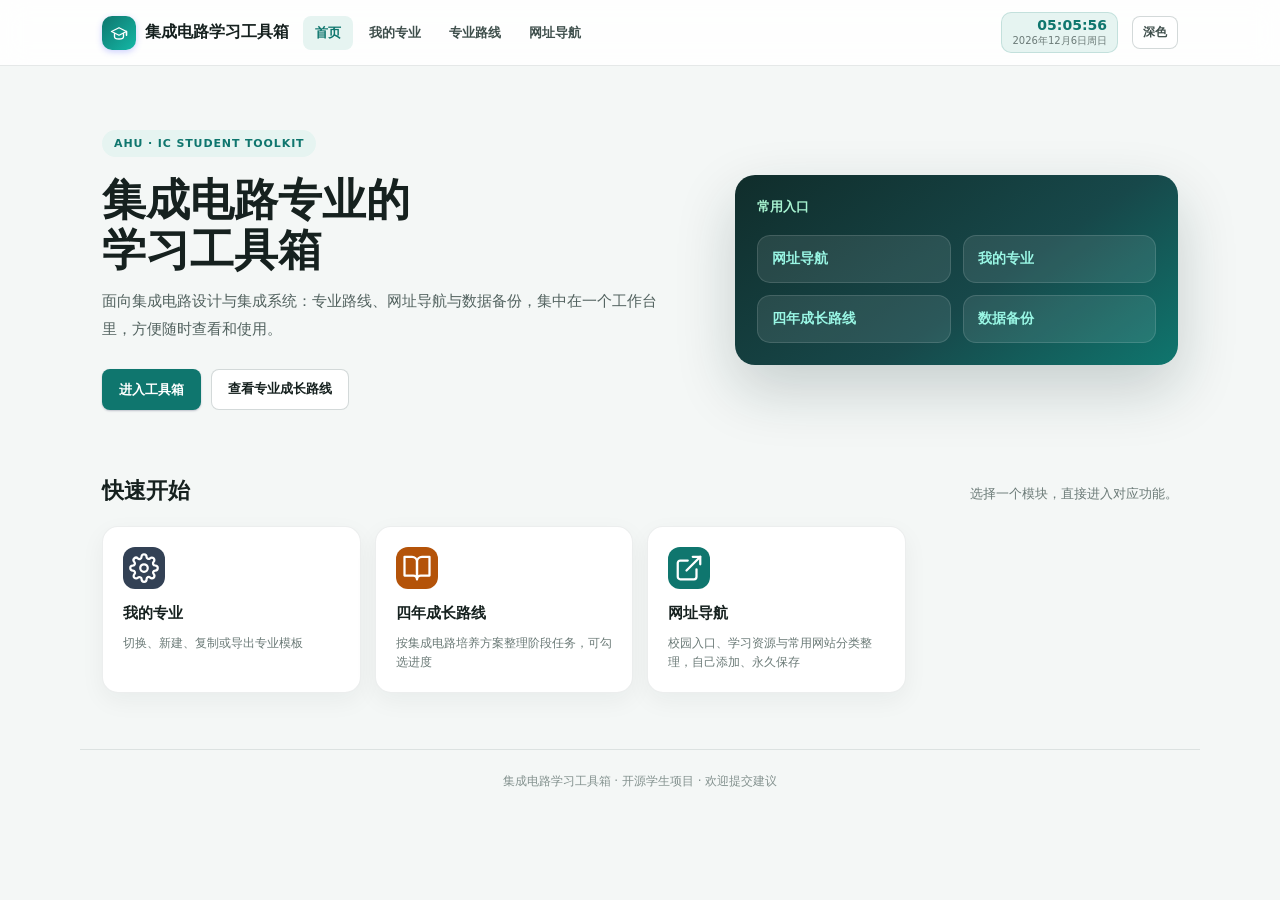
==== commit 160f722f: "feat: 只保留集成电路专业内容，网址导航精简为 55 条，站点更名为集成电路学习工具箱" ====
--- a/index.html
+++ b/index.html
@@ -7,14 +7,14 @@
 <meta name="viewport" content="width=device-width, initial-scale=1.0">
 <meta name="theme-color" content="#0f2e2d">
 <script>(function(){try{var d=localStorage.getItem('dark_mode')==='true';document.documentElement.dataset.theme=d?'dark':'light';var m=document.querySelector('meta[name="theme-color"]');if(m)m.content=d?'#0d0e13':'#0f2e2d';}catch(e){}})();</script>
-<meta name="description" content="安大学生工具箱：专业成长路线、网址导航与数据备份。">
-<title>安大学生工具箱</title>
+<meta name="description" content="集成电路学习工具箱：面向安徽大学集成电路设计与集成系统专业，专业成长路线、网址导航与数据备份。">
+<title>集成电路学习工具箱</title>
 <link rel="canonical" href="https://lkx478482771-star.github.io/classroom-tool/">
 <meta property="og:type" content="website">
-<meta property="og:title" content="安大学生工具箱">
-<meta property="og:description" content="安大学生工具箱：专业成长路线、网址导航与数据备份。">
+<meta property="og:title" content="集成电路学习工具箱">
+<meta property="og:description" content="集成电路学习工具箱：专业成长路线、网址导航与数据备份。">
 <meta property="og:url" content="https://lkx478482771-star.github.io/classroom-tool/">
-<meta property="og:site_name" content="安大学生工具箱">
+<meta property="og:site_name" content="集成电路学习工具箱">
 <meta name="twitter:card" content="summary">
 <link rel="icon" href="assets/favicon.svg" type="image/svg+xml">
 <link rel="stylesheet" href="assets/app.css">
@@ -555,7 +555,7 @@
   <div class="home-nav">
     <a class="brand" href="index.html">
       <span class="brand-mark"><svg class="icon"><use href="#icon-grad"></use></svg></span>
-      <span>安大学生工具箱</span>
+      <span>集成电路学习工具箱</span>
     </a>
     <nav class="home-links" aria-label="首页导航">
       <a href="index.html" class="active" aria-current="page">首页</a>
@@ -574,9 +574,9 @@
 <main id="main-content">
   <section class="hero">
     <div>
-      <span class="hero-kicker">AHU STUDENT TOOLKIT</span>
-      <h1>一个清爽的<br>大学生工具箱</h1>
-      <p>专业路线、网址导航与数据备份，集中在一个工作台里，方便随时查看和使用。</p>
+      <span class="hero-kicker">AHU · IC STUDENT TOOLKIT</span>
+      <h1>集成电路专业的<br>学习工具箱</h1>
+      <p>面向集成电路设计与集成系统：专业路线、网址导航与数据备份，集中在一个工作台里，方便随时查看和使用。</p>
       <div class="hero-actions">
         <a class="btn btn-primary" href="student-toolkit.html#home">进入工具箱</a>
         <a class="btn-ghost-light" href="student-toolkit.html#major">查看专业成长路线</a>
@@ -609,7 +609,7 @@
       <a class="module-card" href="student-toolkit.html#major">
         <span class="card-icon amber"><svg class="icon icon-xl"><use href="#icon-book"></use></svg></span>
         <h3>四年成长路线</h3>
-        <p>按专业提供阶段任务，可勾选进度</p>
+        <p>按集成电路培养方案整理阶段任务，可勾选进度</p>
       </a>
       <a class="module-card" href="links.html">
         <span class="card-icon teal"><svg class="icon icon-xl"><use href="#icon-external"></use></svg></span>
@@ -621,7 +621,7 @@
 </main>
 
 <footer class="home-footer">
-  安大学生工具箱 · 开源学生项目 · 欢迎提交建议
+  集成电路学习工具箱 · 开源学生项目 · 欢迎提交建议
 </footer>
 
 <script>
